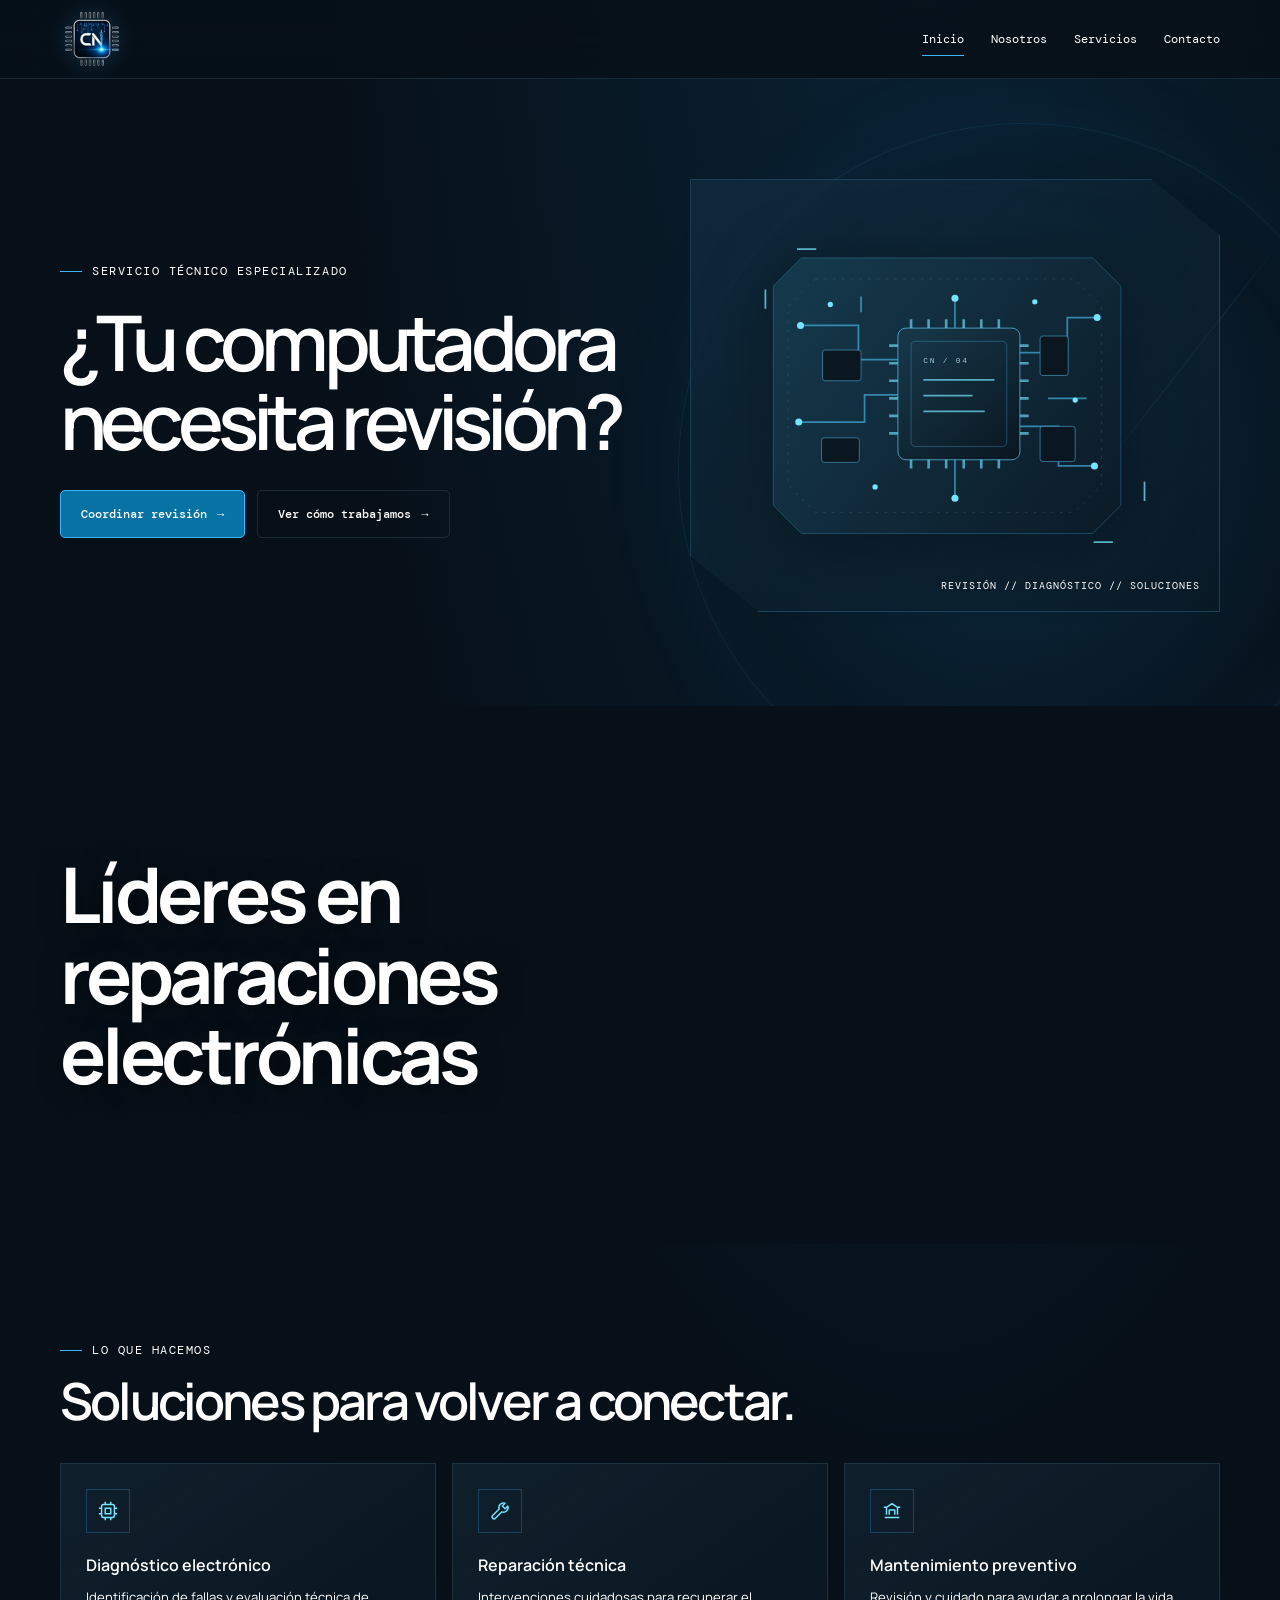
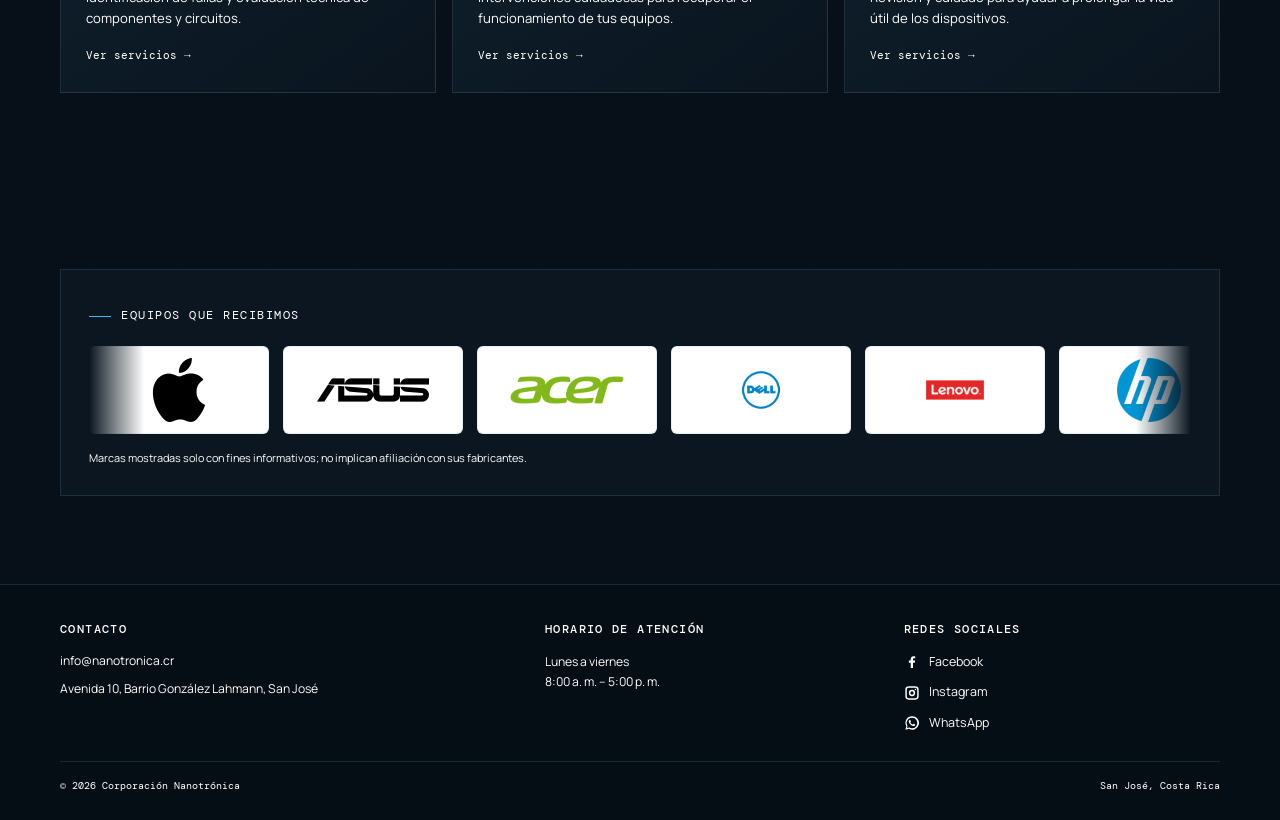
==== index.html @ 761751ca "Add files via upload" ====
<!doctype html>
<html lang="es">
<head>
  <meta charset="utf-8">
  <meta name="viewport" content="width=device-width, initial-scale=1">
  <meta name="theme-color" content="#071019">
  <meta name="description" content="Corporación Nanotrónica: servicio técnico y reparación electrónica en San José, Costa Rica.">
  <title>Corporación Nanotrónica | Reparación electrónica</title>
  <link rel="stylesheet" href="styles.css">
  <script src="script.js" defer></script>
</head>
<body>
  <header class="site-header">
    <div class="container nav-shell">
      <a class="brand" href="index.html" aria-label="Corporación Nanotrónica, inicio">
        <img class="brand-mark" src="assets/nanotronica-logo.png" alt="Corporación Nanotrónica — Buscamos soluciones">
      </a>
      <button class="menu-toggle" type="button" aria-expanded="false" aria-controls="main-nav">Menú</button>
      <nav class="nav-links" id="main-nav" aria-label="Navegación principal">
        <a class="nav-link" href="index.html" aria-current="page">Inicio</a><a class="nav-link" href="nosotros.html">Nosotros</a><a class="nav-link" href="servicios.html">Servicios</a><a class="nav-link" href="contacto.html">Contacto</a>
      </nav>
    </div>
  </header>

  <main>
    <section class="hero">
      <div class="container hero-grid">
        <div>
          <span class="eyebrow">Servicio técnico especializado</span>
          <h1>¿Tu computadora necesita <span>revisión?</span></h1>
          <div class="hero-actions">
            <a class="button" href="contacto.html">Coordinar revisión <span aria-hidden="true">→</span></a>
            <a class="button button-secondary" href="servicios.html">Ver cómo trabajamos <span aria-hidden="true">→</span></a>
          </div>
        </div>
        <div class="hero-visual" aria-label="Ilustración vectorial de un circuito electrónico">
          <svg viewBox="0 0 540 430" fill="none" role="img" aria-label="Placa electrónica con circuitos y componentes">
            <defs><linearGradient id="board" x1="87" y1="68" x2="455" y2="360" gradientUnits="userSpaceOnUse"><stop stop-color="#15394C"/><stop offset="1" stop-color="#0B1B28"/></linearGradient><linearGradient id="chip" x1="210" y1="140" x2="340" y2="286" gradientUnits="userSpaceOnUse"><stop stop-color="#17384A"/><stop offset="1" stop-color="#0A1721"/></linearGradient></defs>
            <path d="M95 58h332l32 32v250l-32 32H95l-32-32V90l32-32Z" fill="url(#board)" stroke="#327C9C" stroke-opacity=".55"/>
            <path d="M111 82h295l31 31v204l-31 31H111l-31-31V113l31-31Z" stroke="#52BEEB" stroke-opacity=".18" stroke-dasharray="3 7"/>
            <g stroke="#47B9E9" stroke-opacity=".65" stroke-width="2"><path d="M94 135h66v39h48"/><path d="M92 245h75v-31h45"/><path d="M343 166h55v-40h34"/><path d="M344 250h44v45h41"/><path d="M270 107v32"/><path d="M270 287v42"/><path d="M163 120v-18"/><path d="M376 218h44"/></g>
            <g fill="#75E4FF"><circle cx="94" cy="135" r="4"/><circle cx="92" cy="245" r="4"/><circle cx="432" cy="126" r="4"/><circle cx="429" cy="295" r="4"/><circle cx="270" cy="104" r="4"/><circle cx="270" cy="332" r="4"/></g>
            <rect x="205" y="138" width="139" height="150" rx="9" fill="url(#chip)" stroke="#58C8F3" stroke-opacity=".8"/>
            <rect x="220" y="153" width="109" height="120" rx="5" stroke="#3D94B9" stroke-opacity=".5"/>
            <path d="M234 197h81M234 215h56M234 233h70" stroke="#75E4FF" stroke-opacity=".7" stroke-width="2"/>
            <text x="234" y="178" fill="#9CC9DD" font-family="monospace" font-size="9" letter-spacing="2">CN / 04</text>
            <g stroke="#75E4FF" stroke-opacity=".64" stroke-width="3"><path d="M220 128v10M240 128v10M260 128v10M280 128v10M300 128v10M320 128v10"/><path d="M220 288v10M240 288v10M260 288v10M280 288v10M300 288v10M320 288v10"/><path d="M195 158h10M195 178h10M195 198h10M195 218h10M195 238h10M195 258h10"/><path d="M344 158h10M344 178h10M344 198h10M344 218h10M344 238h10M344 258h10"/></g>
            <g fill="#0B1720" stroke="#48A5CB" stroke-opacity=".7"><rect x="119" y="163" width="44" height="35" rx="3"/><rect x="367" y="147" width="32" height="45" rx="3"/><rect x="118" y="263" width="43" height="28" rx="3"/><rect x="367" y="250" width="40" height="40" rx="3"/></g>
            <g fill="#75E4FF"><circle cx="128" cy="111" r="3"/><circle cx="407" cy="220" r="3"/><circle cx="179" cy="319" r="3"/><circle cx="361" cy="108" r="3"/></g>
            <path d="M90 48h22M428 382h22M54 94v22M486 313v22" stroke="#75E4FF" stroke-opacity=".75" stroke-width="2"/>
          </svg>
          <span class="visual-label">REVISIÓN // DIAGNÓSTICO // SOLUCIONES</span>
        </div>
      </div>
    </section>

    <section class="media-section" aria-label="Reparación electrónica">
      <figure class="media-slot reveal">
        <video autoplay muted loop playsinline preload="metadata" aria-label="Técnico trabajando en la reparación de un equipo">
          <source src="assets/tecnico-reparando.mp4" type="video/mp4">
          Tu navegador no puede reproducir este video.
        </video>
        <figcaption class="media-slot-caption"><h2>Líderes en reparaciones electrónicas</h2></figcaption>
      </figure>
    </section>

    <section class="section">
      <div class="container">
        <div class="section-heading reveal">
          <div><span class="eyebrow">Lo que hacemos</span><h2>Soluciones para volver a conectar.</h2></div>
        </div>
        <div class="service-grid">
          <article class="service-card reveal"><div class="service-icon"><svg viewBox="0 0 24 24" fill="none" aria-hidden="true"><rect x="5" y="5" width="14" height="14" rx="2" stroke="currentColor" stroke-width="1.6"/><path d="M9 2v3m6-3v3M9 19v3m6-3v3M2 9h3m14 0h3M2 15h3m14 0h3M9 9h6v6H9z" stroke="currentColor" stroke-width="1.6"/></svg></div><h3>Diagnóstico electrónico</h3><p>Identificación de fallas y evaluación técnica de componentes y circuitos.</p><a class="service-arrow" href="servicios.html">Ver servicios →</a></article>
          <article class="service-card reveal"><div class="service-icon"><svg viewBox="0 0 24 24" fill="none" aria-hidden="true"><path d="m14.5 6.5 3-3a5 5 0 0 0-6.4 6.4L4 17a2.1 2.1 0 0 0 3 3l7.1-7.1a5 5 0 0 0 6.4-6.4l-3 3-3-3Z" stroke="currentColor" stroke-width="1.6" stroke-linejoin="round"/></svg></div><h3>Reparación técnica</h3><p>Intervenciones cuidadosas para recuperar el funcionamiento de tus equipos.</p><a class="service-arrow" href="servicios.html">Ver servicios →</a></article>
          <article class="service-card reveal"><div class="service-icon"><svg viewBox="0 0 24 24" fill="none" aria-hidden="true"><path d="M4 19h16M6 16V8l6-4 6 4v8M9 16v-5h6v5M3 8h3m12 0h3" stroke="currentColor" stroke-width="1.6" stroke-linejoin="round"/></svg></div><h3>Mantenimiento preventivo</h3><p>Revisión y cuidado para ayudar a prolongar la vida útil de los dispositivos.</p><a class="service-arrow" href="servicios.html">Ver servicios →</a></article>
        </div>
      </div>
    </section>

    <section class="section" aria-label="Equipos que recibimos">
      <div class="container brand-compatibility reveal">
        <span class="eyebrow">Equipos que recibimos</span>
        <div class="brand-carousel">
          <div class="brand-carousel-viewport" role="region" aria-label="Logotipos de marcas de computadoras">
            <div class="brand-track">
              <div class="brand-group">
                <div class="brand-logo"><img src="assets/brands/apple.png" alt="Apple"></div>
                <div class="brand-logo"><img src="assets/brands/asus.png" alt="ASUS"></div>
                <div class="brand-logo"><img src="assets/brands/acer.png" alt="Acer"></div>
                <div class="brand-logo"><img src="assets/brands/dell.png" alt="Dell"></div>
                <div class="brand-logo"><img src="assets/brands/lenovo.png" alt="Lenovo"></div>
                <div class="brand-logo"><img src="assets/brands/microsoft.png" alt="Microsoft"></div>
                <div class="brand-logo"><img src="assets/brands/msi.png" alt="MSI"></div>
                <div class="brand-logo"><img src="assets/brands/toshiba.png" alt="Toshiba"></div>
              </div>
              <div class="brand-group" aria-hidden="true">
                <div class="brand-logo"><img src="assets/brands/apple.png" alt=""></div>
                <div class="brand-logo"><img src="assets/brands/asus.png" alt=""></div>
                <div class="brand-logo"><img src="assets/brands/acer.png" alt=""></div>
                <div class="brand-logo"><img src="assets/brands/dell.png" alt=""></div>
                <div class="brand-logo"><img src="assets/brands/lenovo.png" alt=""></div>
                <div class="brand-logo"><img src="assets/brands/microsoft.png" alt=""></div>
                <div class="brand-logo"><img src="assets/brands/msi.png" alt=""></div>
                <div class="brand-logo"><img src="assets/brands/toshiba.png" alt=""></div>
              </div>
            </div>
          </div>
        </div>
        <p class="brand-legal">Marcas mostradas solo con fines informativos; no implican afiliación con sus fabricantes.</p>
      </div>
    </section>
  </main>
  <footer class="site-footer">
    <div class="container">
      <div class="footer-main">
        <section class="footer-group" aria-labelledby="footer-contact">
          <h2 id="footer-contact">Contacto</h2>
          <a href="mailto:info@nanotronica.cr">info@nanotronica.cr</a>
          <a href="https://maps.app.goo.gl/BbS4aSE5pjkv4Bi78" target="_blank" rel="noopener noreferrer">Avenida 10, Barrio González Lahmann, San José</a>
        </section>
        <section class="footer-group" aria-labelledby="footer-hours">
          <h2 id="footer-hours">Horario de atención</h2>
          <p class="footer-hours-text">Lunes a viernes<br>8:00 a. m. – 5:00 p. m.</p>
        </section>
        <section class="footer-group footer-socials" aria-labelledby="footer-socials">
          <h2 id="footer-socials">Redes sociales</h2>
          <a class="social-link social-facebook" href="https://www.facebook.com/Nanotronicaavanzada?locale=es_LA" target="_blank" rel="noopener noreferrer">Facebook</a>
          <a class="social-link social-instagram" href="https://instagram.com/nanotronica_cr/" target="_blank" rel="noopener noreferrer">Instagram</a>
          <a class="social-link social-whatsapp" href="https://wa.me/50670041155" target="_blank" rel="noopener noreferrer"><svg viewBox="0 0 24 24" aria-hidden="true"><path d="M12 2a9.8 9.8 0 0 0-8.45 14.76L2 22l5.43-1.42A10 10 0 1 0 12 2Zm0 18a8 8 0 0 1-4.08-1.12l-.3-.18-3.22.84.86-3.13-.2-.32A8 8 0 1 1 12 20Zm4.4-5.98c-.24-.12-1.42-.7-1.64-.78-.22-.08-.38-.12-.55.12-.16.24-.63.78-.77.94-.14.16-.29.18-.53.06-.24-.12-1.01-.37-1.92-1.18-.71-.63-1.19-1.42-1.33-1.66-.14-.24-.01-.37.11-.49.11-.1.24-.28.36-.42.12-.14.16-.24.24-.4.08-.16.04-.3-.02-.42-.06-.12-.55-1.31-.76-1.8-.2-.47-.4-.4-.55-.4h-.47c-.16 0-.42.06-.64.3-.22.24-.84.82-.84 2s.86 2.32.98 2.48c.12.16 1.69 2.58 4.1 3.62.57.25 1.02.4 1.37.51.58.19 1.1.16 1.51.1.46-.07 1.42-.58 1.62-1.14.2-.56.2-1.04.14-1.14-.06-.1-.22-.16-.46-.28Z"/></svg>WhatsApp</a>
        </section>
      </div>
      <div class="footer-bottom"><span>© <span class="current-year">2026</span> Corporación Nanotrónica</span><span>San José, Costa Rica</span></div>
    </div>
  </footer>
</body>
</html>
---- styles.css ----
@import url('https://fonts.googleapis.com/css2?family=DM+Mono:wght@400;500&family=Manrope:wght@400;500;600;700;800&display=swap');

:root {
  color-scheme: dark;
  --bg: #071019;
  --surface: #0c1823;
  --surface-raised: #102130;
  --text: #fff;
  --muted: #fff;
  --line: rgba(143, 192, 221, .15);
  --blue: #39b8ff;
  --cyan: #75e4ff;
  --green: #71e3b1;
  --whatsapp: #25d366;
  --facebook: #1877f2;
  --font-body: 'Manrope', sans-serif;
  --font-mono: 'DM Mono', monospace;
}

* { box-sizing: border-box; }
html { scroll-behavior: smooth; }
@view-transition { navigation: auto; }
::view-transition-old(root) { animation: page-exit .18s ease-in both; }
::view-transition-new(root) { animation: page-enter .28s ease-out both; }
@keyframes page-exit { to { opacity: 0; transform: translateY(-5px); } }
@keyframes page-enter { from { opacity: 0; transform: translateY(8px); } }
body {
  margin: 0;
  background:
    radial-gradient(ellipse at 72% -12%, rgba(18, 111, 165, .2), transparent 38rem),
    linear-gradient(rgba(7, 16, 25, .96), rgba(7, 16, 25, .98)),
    repeating-linear-gradient(0deg, transparent 0 44px, rgba(83, 165, 207, .06) 45px),
    repeating-linear-gradient(90deg, transparent 0 44px, rgba(83, 165, 207, .06) 45px),
    var(--bg);
  color: var(--text);
  font-family: var(--font-body);
  line-height: 1.65;
}
a { color: inherit; text-decoration: none; }
button, input, textarea { font: inherit; }
button, a { -webkit-tap-highlight-color: transparent; }
img, svg { display: block; max-width: 100%; }
.container { width: min(1160px, calc(100% - 48px)); margin-inline: auto; }
.mono, .eyebrow, .nav-link, .button, .status-tag { font-family: var(--font-mono); }
.eyebrow {
  display: inline-flex;
  align-items: center;
  gap: 10px;
  color: var(--text);
  font-size: .73rem;
  letter-spacing: .13em;
  text-transform: uppercase;
}
.eyebrow::before { width: 22px; height: 1px; background: var(--blue); content: ''; }
.site-header {
  position: sticky;
  z-index: 10;
  top: 0;
  border-bottom: 1px solid var(--line);
  background: rgba(7, 16, 25, .88);
  backdrop-filter: blur(18px);
}
.nav-shell { display: flex; min-height: 78px; align-items: center; justify-content: space-between; gap: 28px; }
.brand { display: inline-flex; align-items: center; gap: 12px; min-width: max-content; }
.brand-mark { width: 64px; height: 64px; flex: 0 0 auto; object-fit: contain; filter: drop-shadow(0 0 10px rgba(57, 184, 255, .22)); }
.nav-links { display: flex; align-items: center; gap: 27px; }
.nav-link { position: relative; padding: 10px 0; color: var(--muted); font-size: .72rem; transition: color .2s ease; }
.nav-link:hover, .nav-link[aria-current="page"] { color: var(--text); }
.nav-link[aria-current="page"]::after { position: absolute; right: 0; bottom: 3px; left: 0; height: 1px; background: var(--blue); content: ''; }
.menu-toggle { display: none; border: 1px solid var(--line); border-radius: 8px; background: var(--surface); color: var(--text); padding: 9px 12px; }
.button {
  display: inline-flex;
  min-height: 48px;
  align-items: center;
  justify-content: center;
  gap: 10px;
  border: 1px solid var(--blue);
  border-radius: 5px;
  background: #0872a5;
  color: var(--text);
  padding: 0 20px;
  font-size: .76rem;
  font-weight: 500;
  transition: transform .2s ease, box-shadow .2s ease, background .2s ease;
}
.button:hover { transform: translateY(-2px); border-color: #075c83; background: #075c83; box-shadow: 0 8px 28px rgba(57, 184, 255, .23); }
.button-whatsapp { border-color: #087a39; background: #087a39; color: var(--text); }
.button-whatsapp:hover { border-color: #06632e; background: #06632e; box-shadow: 0 8px 28px rgba(37, 211, 102, .24); }
.button-whatsapp::before {
  width: 18px;
  height: 18px;
  flex: 0 0 18px;
  background: currentColor;
  content: '';
  -webkit-mask: url("data:image/svg+xml,%3Csvg xmlns='http://www.w3.org/2000/svg' viewBox='0 0 24 24'%3E%3Cpath fill='%23000' d='M12 2a9.8 9.8 0 0 0-8.45 14.76L2 22l5.43-1.42A10 10 0 1 0 12 2Zm0 18a8 8 0 0 1-4.08-1.12l-.3-.18-3.22.84.86-3.13-.2-.32A8 8 0 1 1 12 20Zm4.4-5.98c-.24-.12-1.42-.7-1.64-.78-.22-.08-.38-.12-.55.12-.16.24-.63.78-.77.94-.14.16-.29.18-.53.06-.24-.12-1.01-.37-1.92-1.18-.71-.63-1.19-1.42-1.33-1.66-.14-.24-.01-.37.11-.49.11-.1.24-.28.36-.42.12-.14.16-.24.24-.4.08-.16.04-.3-.02-.42-.06-.12-.55-1.31-.76-1.8-.2-.47-.4-.4-.55-.4h-.47c-.16 0-.42.06-.64.3-.22.24-.84.82-.84 2s.86 2.32.98 2.48c.12.16 1.69 2.58 4.1 3.62.57.25 1.02.4 1.37.51.58.19 1.1.16 1.51.1.46-.07 1.42-.58 1.62-1.14.2-.56.2-1.04.14-1.14-.06-.1-.22-.16-.46-.28Z'/%3E%3C/svg%3E") center / contain no-repeat;
  mask: url("data:image/svg+xml,%3Csvg xmlns='http://www.w3.org/2000/svg' viewBox='0 0 24 24'%3E%3Cpath fill='%23000' d='M12 2a9.8 9.8 0 0 0-8.45 14.76L2 22l5.43-1.42A10 10 0 1 0 12 2Zm0 18a8 8 0 0 1-4.08-1.12l-.3-.18-3.22.84.86-3.13-.2-.32A8 8 0 1 1 12 20Zm4.4-5.98c-.24-.12-1.42-.7-1.64-.78-.22-.08-.38-.12-.55.12-.16.24-.63.78-.77.94-.14.16-.29.18-.53.06-.24-.12-1.01-.37-1.92-1.18-.71-.63-1.19-1.42-1.33-1.66-.14-.24-.01-.37.11-.49.11-.1.24-.28.36-.42.12-.14.16-.24.24-.4.08-.16.04-.3-.02-.42-.06-.12-.55-1.31-.76-1.8-.2-.47-.4-.4-.55-.4h-.47c-.16 0-.42.06-.64.3-.22.24-.84.82-.84 2s.86 2.32.98 2.48c.12.16 1.69 2.58 4.1 3.62.57.25 1.02.4 1.37.51.58.19 1.1.16 1.51.1.46-.07 1.42-.58 1.62-1.14.2-.56.2-1.04.14-1.14-.06-.1-.22-.16-.46-.28Z'/%3E%3C/svg%3E") center / contain no-repeat;
}
.button-secondary { border-color: var(--line); background: transparent; color: var(--text); }
.button-secondary:hover { border-color: var(--blue); background: rgba(57, 184, 255, .08); }
.button svg { width: 17px; height: 17px; }
.nav-cta { min-height: 40px; padding-inline: 15px; font-size: .68rem; }

.hero { position: relative; overflow: hidden; padding: 100px 0 94px; }
.hero::before {
  position: absolute;
  top: 7%;
  right: -7%;
  width: min(58vw, 690px);
  aspect-ratio: 1;
  border: 1px solid rgba(57, 184, 255, .11);
  border-radius: 50%;
  background: radial-gradient(circle, rgba(34, 142, 205, .13), transparent 64%);
  box-shadow: inset 0 0 85px rgba(57, 184, 255, .04), 0 0 100px rgba(57, 184, 255, .05);
  content: '';
}
.hero::after { position: absolute; top: 20%; right: 8%; width: 1px; height: 54%; background: linear-gradient(transparent, rgba(57,184,255,.23), transparent); content: ''; transform: rotate(38deg); }
.hero-grid { position: relative; z-index: 1; display: grid; grid-template-columns: 1.04fr .96fr; align-items: center; gap: 56px; }
.hero h1 { max-width: 720px; margin: 21px 0 20px; font-size: clamp(2.7rem, 6vw, 5.45rem); font-weight: 600; letter-spacing: -.075em; line-height: 1.03; }
.hero h1 span { color: var(--text); }
.hero-copy { max-width: 530px; margin: 0; color: var(--muted); font-size: 1rem; }
.hero-actions { display: flex; flex-wrap: wrap; gap: 12px; margin-top: 30px; }
.hero-note { display: flex; align-items: center; gap: 10px; margin-top: 31px; color: var(--muted); font-family: var(--font-mono); font-size: .69rem; }
.pulse-dot { width: 7px; height: 7px; border-radius: 50%; background: var(--green); box-shadow: 0 0 12px var(--green); }
.hero-visual { position: relative; padding: 28px; }
.hero-visual::before { position: absolute; inset: 0; border: 1px solid rgba(93, 190, 237, .2); background: linear-gradient(140deg, rgba(17, 45, 64, .72), rgba(10, 24, 35, .45)); content: ''; clip-path: polygon(0 0, 87% 0, 100% 13%, 100% 100%, 13% 100%, 0 87%); }
.hero-visual svg { position: relative; width: 100%; filter: drop-shadow(0 12px 36px rgba(0, 0, 0, .32)); }
.visual-label { position: absolute; right: 20px; bottom: 18px; color: var(--muted); font-family: var(--font-mono); font-size: .62rem; letter-spacing: .1em; }
.metrics { display: grid; grid-template-columns: repeat(3, 1fr); border-block: 1px solid var(--line); }
.metric { padding: 22px 25px; }
.metric + .metric { border-left: 1px solid var(--line); }
.metric strong { display: block; color: var(--text); font-size: 1.06rem; font-weight: 600; }
.metric span { color: var(--muted); font-family: var(--font-mono); font-size: .64rem; }

.section { padding: 88px 0; }
.media-section { overflow: hidden; }
.media-slot { position: relative; display: grid; width: 100%; height: clamp(300px, 42vw, 610px); place-items: center; overflow: hidden; margin: 0; background: #071019; }
.media-slot::after { position: absolute; inset: 0; background: linear-gradient(90deg, rgba(7, 16, 25, .68), rgba(7, 16, 25, .2) 70%), linear-gradient(0deg, rgba(7, 16, 25, .38), transparent 50%); content: ''; pointer-events: none; }
.media-slot > img, .media-slot > video { position: absolute; inset: 0; width: 100%; height: 100%; object-fit: cover; }
.media-slot-caption { position: relative; z-index: 1; width: min(1160px, calc(100% - 48px)); margin-inline: auto; }
.media-slot-caption h2 { max-width: 760px; margin: 0; color: #fff; font-size: clamp(2.3rem, 6vw, 5rem); font-weight: 700; letter-spacing: -.055em; line-height: 1.05; text-shadow: 0 3px 24px rgba(0, 0, 0, .55); }
.section-heading { display: flex; align-items: end; justify-content: space-between; gap: 25px; margin-bottom: 34px; }
.section-heading h2, .page-intro h1 { margin: 12px 0 0; font-size: clamp(2rem, 4vw, 3.25rem); font-weight: 600; letter-spacing: -.055em; line-height: 1.12; }
.section-heading p { max-width: 430px; margin: 0; color: var(--muted); font-size: .9rem; }
.service-grid { display: grid; grid-template-columns: repeat(3, 1fr); gap: 16px; }
.service-card { min-height: 220px; border: 1px solid var(--line); background: linear-gradient(145deg, rgba(17, 35, 49, .8), rgba(10, 22, 32, .72)); padding: 25px; transition: transform .2s ease, border-color .2s ease, background .2s ease; }
.service-card:hover { transform: translateY(-4px); border-color: rgba(57, 184, 255, .55); background: var(--surface-raised); }
.service-icon { display: grid; width: 44px; height: 44px; place-items: center; border: 1px solid rgba(57, 184, 255, .25); color: var(--cyan); }
.service-icon svg { width: 22px; height: 22px; }
.service-card h3 { margin: 19px 0 8px; font-size: 1rem; font-weight: 600; }
.service-card p { margin: 0; color: var(--muted); font-size: .82rem; }
.service-arrow { display: inline-block; margin-top: 16px; color: var(--text); font-family: var(--font-mono); font-size: .7rem; transition: transform .2s ease; }
.service-card:hover .service-arrow { transform: translateX(4px); }
.callout { display: flex; align-items: center; justify-content: space-between; gap: 24px; border: 1px solid rgba(57, 184, 255, .24); background: linear-gradient(110deg, rgba(17, 54, 75, .55), rgba(12, 24, 35, .8)); padding: 30px 34px; }
.callout h2 { margin: 0 0 5px; font-size: 1.35rem; letter-spacing: -.04em; }
.callout p { margin: 0; color: var(--muted); font-size: .85rem; }
.page-intro { padding: 80px 0 50px; border-bottom: 1px solid var(--line); }
.page-intro h1 { max-width: 780px; }
.page-intro p { max-width: 690px; margin: 17px 0 0; color: var(--muted); }
.content-grid { display: grid; grid-template-columns: 1fr 1fr; gap: 20px; }
.about-grid { display: grid; grid-template-columns: repeat(2, minmax(0, 1fr)); gap: 20px; }
.info-panel { border: 1px solid var(--line); background: rgba(12, 24, 35, .78); padding: 28px; }
.info-panel h2, .info-panel h3 { margin: 0 0 10px; font-size: 1.2rem; font-weight: 600; }
.info-panel p { margin: 0; color: var(--muted); font-size: .87rem; }
.info-panel + .info-panel { margin-top: 0; }
.about-card { min-width: 0; border-top: 2px solid var(--blue); }
.about-stack { display: grid; gap: 16px; }
.about-statement { border-left: 2px solid var(--blue); padding-left: 16px; }
.about-statement + .about-statement { margin-top: 22px; }
.about-statement h3 { margin-bottom: 5px; }
.value-list { display: grid; grid-template-columns: repeat(3, 1fr); gap: 12px; margin-top: 22px; }
.value-item { border-top: 1px solid var(--line); padding-top: 12px; color: var(--muted); font-size: .8rem; }
.value-item strong { display: block; margin-bottom: 5px; color: var(--text); font-size: .85rem; }
.process-section { padding-top: 0; }
.process-heading { align-items: end; margin-bottom: 36px; }
.process-heading > div { max-width: 660px; }
.process-heading h2 { max-width: 650px; }
.process-heading p { max-width: 470px; line-height: 1.8; }
.process-grid { display: grid; grid-template-columns: repeat(3, minmax(0, 1fr)); gap: 16px; }
.process-card { min-width: 0; min-height: 240px; border: 1px solid var(--line); border-top: 2px solid rgba(57, 184, 255, .65); background: linear-gradient(145deg, rgba(17, 35, 49, .8), rgba(10, 22, 32, .72)); padding: 25px; }
.process-number { display: block; margin-bottom: 26px; color: var(--cyan); font-family: var(--font-mono); font-size: 2.25rem; font-weight: 500; letter-spacing: -.08em; line-height: 1; }
.process-card h3 { margin: 0 0 10px; font-size: 1.02rem; font-weight: 600; letter-spacing: -.02em; }
.process-card p { margin: 0; color: var(--muted); font-size: .83rem; line-height: 1.75; }
.process-card:nth-child(2) { transition-delay: .1s; }
.process-card:nth-child(3) { transition-delay: .2s; }
.brand-compatibility { border: 1px solid var(--line); background: rgba(12, 24, 35, .76); padding: 28px; }
.brand-compatibility h2 { margin: 12px 0 7px; font-size: clamp(1.35rem, 3vw, 1.85rem); font-weight: 600; letter-spacing: -.04em; }
.brand-compatibility > p { max-width: 760px; margin: 0; color: var(--muted); font-size: .83rem; }
.brand-carousel { margin-top: 20px; }
.brand-carousel-viewport { overflow: hidden; mask-image: linear-gradient(90deg, transparent, #000 5%, #000 95%, transparent); }
.brand-track { display: flex; width: max-content; animation: brand-marquee 32s linear infinite; }
.brand-group { display: flex; flex: 0 0 auto; gap: 14px; padding-right: 14px; }
.brand-logo { display: grid; width: clamp(140px, 16vw, 180px); height: 88px; flex: 0 0 auto; place-items: center; overflow: hidden; border: 1px solid rgba(143, 192, 221, .24); border-radius: 6px; background: #fff; padding: 11px; transition: transform .22s ease, box-shadow .22s ease; }
.brand-logo:hover { transform: translateY(-3px); box-shadow: 0 8px 24px rgba(57, 184, 255, .17); }
.brand-logo img { display: block; width: 100%; height: 100%; min-width: 0; min-height: 0; object-fit: contain; }
@keyframes brand-marquee { to { transform: translateX(-50%); } }
.brand-icon { display: grid; width: 34px; height: 34px; flex: 0 0 34px; place-items: center; border: 1px solid rgba(117, 228, 255, .28); border-radius: 8px; background: linear-gradient(145deg, rgba(57, 184, 255, .19), rgba(12, 24, 35, .9)); color: var(--text); font-family: var(--font-mono); font-size: .67rem; font-weight: 500; letter-spacing: -.06em; }
.brand-list li:nth-child(3n) .brand-icon { border-radius: 50%; }
.brand-list li:nth-child(4n) .brand-icon { border-radius: 4px; color: var(--text); }
.brand-legal { margin-top: 15px !important; font-size: .68rem !important; }

.gallery-grid { display: grid; grid-template-columns: repeat(3, 1fr); gap: 17px; }
.gallery-card { overflow: hidden; border: 1px solid var(--line); background: var(--surface); transition: transform .24s ease, border-color .24s ease; }
.gallery-card:hover { transform: translateY(-5px); border-color: rgba(57, 184, 255, .55); }
.gallery-art { position: relative; overflow: hidden; background: #0d202d; aspect-ratio: 1.28; }
.gallery-art svg { width: 100%; height: 100%; transition: transform .35s ease; }
.gallery-card:hover .gallery-art svg { transform: scale(1.045); }
.status-tag { position: absolute; top: 12px; left: 12px; border: 1px solid rgba(117, 228, 255, .28); background: rgba(7, 16, 25, .8); color: var(--text); padding: 5px 8px; font-size: .58rem; letter-spacing: .08em; text-transform: uppercase; }
.gallery-copy { padding: 17px 18px 19px; }
.gallery-copy h3 { margin: 0 0 6px; font-size: .93rem; font-weight: 600; }
.gallery-copy p { margin: 0; color: var(--muted); font-size: .76rem; }
.gallery-note { margin: -15px 0 27px; color: var(--muted); font-size: .75rem; }
.service-list { display: grid; grid-template-columns: repeat(2, 1fr); border: 1px solid var(--line); }
.service-row { display: flex; gap: 16px; padding: 20px 22px; }
.service-row:nth-child(odd) { border-right: 1px solid var(--line); }
.service-row:nth-child(n+3) { border-top: 1px solid var(--line); }
.service-index { color: var(--text); font-family: var(--font-mono); font-size: .72rem; }
.service-row h3 { margin: 0 0 5px; font-size: .91rem; font-weight: 600; }
.service-row p { margin: 0; color: var(--muted); font-size: .77rem; }
.service-category-grid { display: grid; grid-template-columns: repeat(3, minmax(0, 1fr)); align-items: stretch; gap: 16px; }
.service-category { display: flex; flex-direction: column; border: 1px solid var(--line); background: linear-gradient(145deg, rgba(17, 35, 49, .8), rgba(10, 22, 32, .72)); padding: 25px; transition: transform .2s ease, border-color .2s ease, background .2s ease; }
.service-category:hover { transform: translateY(-4px); border-color: rgba(57, 184, 255, .55); background: var(--surface-raised); }
.service-category-icon { display: grid; width: 44px; height: 44px; place-items: center; border: 1px solid rgba(57, 184, 255, .25); color: var(--cyan); }
.service-category-icon svg { width: 23px; height: 23px; }
.service-category-number { margin-top: 22px; color: var(--text); font-family: var(--font-mono); font-size: .63rem; letter-spacing: .08em; }
.service-category h2 { margin: 10px 0 10px; font-size: 1.18rem; font-weight: 600; letter-spacing: -.035em; line-height: 1.3; }
.service-category > p { margin: 0; color: var(--muted); font-size: .81rem; }
.service-category h3 { margin: 21px 0 8px; font-size: .78rem; font-weight: 600; }
.service-category ul { margin: 0; padding-left: 18px; color: var(--muted); font-size: .76rem; }
.service-category li + li { margin-top: 6px; }
.service-category li::marker { color: var(--text); }
.service-visual { margin: auto 0 0; padding-top: 18px; }
.service-visual img { width: 100%; aspect-ratio: 16 / 9; border: 1px solid var(--line); border-radius: 4px; object-fit: cover; }
.service-visual figcaption { margin-top: 6px; color: var(--muted); font-size: .68rem; }
.service-disclaimer { margin-top: 13px !important; border-top: 1px solid var(--line); padding-top: 12px; font-size: .7rem !important; }
.service-process-note { margin: 22px 0 0; border-left: 2px solid var(--blue); background: rgba(12, 24, 35, .6); padding: 15px 18px; color: var(--muted); font-size: .81rem; }
.service-process-note strong { color: var(--text); font-weight: 600; }
.service-terms { margin-top: 64px; border: 1px solid var(--line); background: linear-gradient(145deg, rgba(17, 35, 49, .62), rgba(10, 22, 32, .52)); padding: clamp(22px, 4vw, 38px); }
.service-terms h2 { margin: 12px 0 22px; font-size: clamp(1.55rem, 3vw, 2.15rem); font-weight: 600; letter-spacing: -.045em; line-height: 1.2; }
.service-terms-copy { display: grid; gap: 14px; }
.service-terms-copy p { max-width: 900px; margin: 0; color: var(--muted); font-size: .84rem; line-height: 1.8; }

.contact-layout { display: grid; justify-items: center; }
.contact-form { width: min(100%, 700px); }
.contact-item { border: 1px solid var(--line); background: rgba(12, 24, 35, .76); padding: 19px 20px; }
.contact-item span { display: block; margin-bottom: 6px; color: var(--text); font-family: var(--font-mono); font-size: .65rem; letter-spacing: .1em; text-transform: uppercase; }
.contact-item p, .contact-item a { margin: 0; color: var(--text); font-size: .84rem; }
.contact-item a:hover { color: var(--text); }
.contact-form { display: grid; gap: 15px; border: 1px solid var(--line); background: rgba(12, 24, 35, .76); padding: 27px; }
.contact-form h2 { margin: 0; font-size: 1.2rem; font-weight: 600; }
.contact-form > p { margin: -8px 0 2px; color: var(--muted); font-size: .79rem; }
.form-row { display: grid; grid-template-columns: 1fr 1fr; gap: 12px; }
.field { display: grid; gap: 6px; }
.field label { color: var(--muted); font-family: var(--font-mono); font-size: .67rem; }
.field input, .field textarea { width: 100%; border: 1px solid var(--line); border-radius: 3px; outline: none; background: #08131d; color: var(--text); padding: 12px 13px; font-size: .83rem; transition: border-color .2s ease, box-shadow .2s ease; }
.field input:focus, .field textarea:focus { border-color: var(--blue); box-shadow: 0 0 0 3px rgba(57, 184, 255, .1); }
.field textarea { min-height: 125px; resize: vertical; }
.form-status { min-height: 20px; margin: 0; color: var(--text); font-size: .78rem; }

.site-footer { border-top: 1px solid var(--line); background: rgba(5, 13, 20, .7); padding: 35px 0 25px; }
.footer-main { display: grid; grid-template-columns: 1.4fr 1fr 1fr; gap: 42px; padding-bottom: 28px; }
.contact-page .footer-main.contact-footer { grid-template-columns: 1.4fr 1fr 1fr; align-items: start; gap: 32px; }
.contact-page .contact-info-link, .contact-page .contact-info-line { display: flex; align-items: flex-start; gap: 10px; }
.contact-page .contact-info-link svg, .contact-page .contact-info-line svg { width: 17px; height: 17px; flex: 0 0 17px; margin-top: 2px; color: var(--cyan); }
.contact-page .contact-info-line { color: var(--muted); font-size: .76rem; line-height: 1.65; }
.contact-page .contact-info-link:focus-visible { outline: 2px solid var(--cyan); outline-offset: 4px; }
.footer-group { display: flex; flex-direction: column; align-items: flex-start; gap: 10px; }
.footer-group h2 { margin: 0 0 3px; color: var(--text); font-family: var(--font-mono); font-size: .72rem; font-weight: 500; letter-spacing: .12em; text-transform: uppercase; }
.footer-group > a:not(.social-link) { color: var(--muted); font-size: .76rem; line-height: 1.55; }
.footer-hours-text { margin: 0; color: var(--text); font-size: .76rem; line-height: 1.65; }
.footer-group > a:hover { color: var(--text); }
.footer-socials { align-items: flex-start; }
.social-link { display: inline-flex; align-items: center; gap: 9px; border: 0; background: none; color: var(--text); padding: 0; font-size: .78rem; transition: transform .2s ease, color .2s ease; }
.social-link::before { width: 16px; height: 16px; flex: 0 0 16px; background: currentColor; content: ''; }
.social-whatsapp::before { display: none; }
.social-facebook::before {
  -webkit-mask: url("data:image/svg+xml,%3Csvg xmlns='http://www.w3.org/2000/svg' viewBox='0 0 24 24'%3E%3Cpath fill='%23000' d='M13.5 21v-8h2.7l.4-3.1h-3.1v-2c0-.9.3-1.5 1.6-1.5h1.7V3.6c-.3 0-1.3-.1-2.5-.1-2.5 0-4.2 1.5-4.2 4.3v2.1H7.3V13h2.8v8h3.4Z'/%3E%3C/svg%3E") center / contain no-repeat;
  mask: url("data:image/svg+xml,%3Csvg xmlns='http://www.w3.org/2000/svg' viewBox='0 0 24 24'%3E%3Cpath fill='%23000' d='M13.5 21v-8h2.7l.4-3.1h-3.1v-2c0-.9.3-1.5 1.6-1.5h1.7V3.6c-.3 0-1.3-.1-2.5-.1-2.5 0-4.2 1.5-4.2 4.3v2.1H7.3V13h2.8v8h3.4Z'/%3E%3C/svg%3E") center / contain no-repeat;
}
.social-instagram::before {
  -webkit-mask: url("data:image/svg+xml,%3Csvg xmlns='http://www.w3.org/2000/svg' viewBox='0 0 24 24'%3E%3Cpath fill='%23000' d='M7 2h10a5 5 0 0 1 5 5v10a5 5 0 0 1-5 5H7a5 5 0 0 1-5-5V7a5 5 0 0 1 5-5Zm0 2.2A2.8 2.8 0 0 0 4.2 7v10A2.8 2.8 0 0 0 7 19.8h10a2.8 2.8 0 0 0 2.8-2.8V7A2.8 2.8 0 0 0 17 4.2H7Zm5 3.1a4.7 4.7 0 1 1 0 9.4 4.7 4.7 0 0 1 0-9.4Zm0 2.2a2.5 2.5 0 1 0 0 5 2.5 2.5 0 0 0 0-5Zm5.1-3.7a1.1 1.1 0 1 1 0 2.2 1.1 1.1 0 0 1 0-2.2Z'/%3E%3C/svg%3E") center / contain no-repeat;
  mask: url("data:image/svg+xml,%3Csvg xmlns='http://www.w3.org/2000/svg' viewBox='0 0 24 24'%3E%3Cpath fill='%23000' d='M7 2h10a5 5 0 0 1 5 5v10a5 5 0 0 1-5 5H7a5 5 0 0 1-5-5V7a5 5 0 0 1 5-5Zm0 2.2A2.8 2.8 0 0 0 4.2 7v10A2.8 2.8 0 0 0 7 19.8h10a2.8 2.8 0 0 0 2.8-2.8V7A2.8 2.8 0 0 0 17 4.2H7Zm5 3.1a4.7 4.7 0 1 1 0 9.4 4.7 4.7 0 0 1 0-9.4Zm0 2.2a2.5 2.5 0 1 0 0 5 2.5 2.5 0 0 0 0-5Zm5.1-3.7a1.1 1.1 0 1 1 0 2.2 1.1 1.1 0 0 1 0-2.2Z'/%3E%3C/svg%3E") center / contain no-repeat;
}
.social-link svg { width: 16px; height: 16px; flex: 0 0 16px; fill: currentColor; }
.social-link:hover { transform: translateX(3px); }
.social-facebook:hover { color: #1877f2; background: linear-gradient(90deg, #1877f2, #fff); background-clip: text; -webkit-background-clip: text; -webkit-text-fill-color: transparent; }
.social-facebook:hover::before { background: linear-gradient(180deg, #1877f2, #fff); }
.social-instagram:hover { color: #dd2a7b; background: linear-gradient(115deg, #8134af, #dd2a7b, #f58529); background-clip: text; -webkit-background-clip: text; -webkit-text-fill-color: transparent; }
.social-instagram:hover::before { background: linear-gradient(115deg, #8134af, #dd2a7b, #f58529); }
.social-whatsapp:hover { color: #25d366; background: linear-gradient(90deg, #25d366, #fff); background-clip: text; -webkit-background-clip: text; -webkit-text-fill-color: transparent; }
.social-whatsapp:hover svg { fill: #25d366; -webkit-text-fill-color: #25d366; }
.footer-bottom { display: flex; justify-content: space-between; gap: 15px; border-top: 1px solid var(--line); padding-top: 16px; color: var(--muted); font-family: var(--font-mono); font-size: .61rem; }
.reveal { opacity: 0; transform: translateY(18px); transition: opacity .65s ease, transform .65s ease; }
.reveal.is-visible { opacity: 1; transform: translateY(0); }

@media (max-width: 900px) {
  .nav-links { gap: 16px; }
  .nav-cta { display: none; }
  .hero-grid { gap: 24px; }
  .gallery-grid { grid-template-columns: repeat(2, 1fr); }
  .service-category-grid { grid-template-columns: repeat(2, minmax(0, 1fr)); }
  .footer-main { grid-template-columns: repeat(2, minmax(0, 1fr)); }
  .contact-page .footer-main.contact-footer { grid-template-columns: 1.4fr 1fr 1fr; gap: 18px; }
  .process-grid { grid-template-columns: repeat(2, minmax(0, 1fr)); }
  .process-card:last-child { grid-column: 1 / -1; }
}
@media (max-width: 680px) {
  .container { width: min(100% - 34px, 540px); }
  .nav-shell { min-height: 68px; gap: 10px; }
  .brand { gap: 8px; }
  .brand-mark { width: 56px; height: 56px; }
  .menu-toggle { display: inline-flex; align-items: center; }
  .nav-links { position: absolute; top: calc(100% + 1px); right: 0; left: 0; display: none; align-items: stretch; gap: 0; border-bottom: 1px solid var(--line); background: #08131d; padding: 8px 17px 14px; }
  .nav-links.is-open { display: grid; }
  .nav-link { padding: 12px 0; }
  .nav-link[aria-current="page"]::after { right: auto; width: 26px; bottom: 6px; }
  .hero { padding: 68px 0 55px; }
  .hero-grid { grid-template-columns: 1fr; }
  .hero-visual { max-width: 460px; margin: 4px auto 0; padding: 17px; }
  .hero-visual svg { max-height: 315px; }
  .metrics { grid-template-columns: 1fr; }
  .metric { padding: 15px 18px; }
  .metric + .metric { border-top: 1px solid var(--line); border-left: 0; }
  .section { padding: 62px 0; }
  .media-slot { height: clamp(280px, 76vw, 440px); }
  .media-slot-caption { width: min(100% - 34px, 540px); }
  .section-heading { display: block; }
  .section-heading p { margin-top: 13px; }
  .service-grid, .content-grid, .about-grid { grid-template-columns: 1fr; }
  .service-card { min-height: auto; }
  .service-category-grid { grid-template-columns: 1fr; }
  .callout { align-items: start; flex-direction: column; padding: 24px; }
  .page-intro { padding: 62px 0 38px; }
  .process-grid { grid-template-columns: 1fr; }
  .process-card:last-child { grid-column: auto; }
  .process-card { min-height: 0; }
  .process-number { margin-bottom: 20px; }
  .brand-compatibility { padding: 22px; }
  .brand-group { gap: 10px; padding-right: 10px; }
  .brand-logo { width: 138px; height: 78px; padding: 9px; }
  .gallery-grid { grid-template-columns: 1fr; }
  .gallery-art { aspect-ratio: 1.55; }
  .service-list { grid-template-columns: 1fr; }
  .service-row:nth-child(odd) { border-right: 0; }
  .service-row + .service-row { border-top: 1px solid var(--line); }
  .form-row { grid-template-columns: 1fr; }
  .footer-main { grid-template-columns: 1fr; gap: 26px; }
  .contact-page .footer-main.contact-footer { grid-template-columns: 1fr; gap: 26px; }
  .footer-bottom { flex-direction: column; }
}
@media (prefers-reduced-motion: reduce) {
  *, *::before, *::after { scroll-behavior: auto !important; transition-duration: .01ms !important; animation-duration: .01ms !important; animation-iteration-count: 1 !important; }
  ::view-transition-old(root), ::view-transition-new(root) { animation: none; }
  .reveal { opacity: 1; transform: none; }
  .process-card { transition-delay: 0ms; }
  .brand-carousel-viewport { overflow-x: auto; mask-image: none; }
  .brand-track { animation: none; }
  .brand-group[aria-hidden="true"] { display: none; }
}
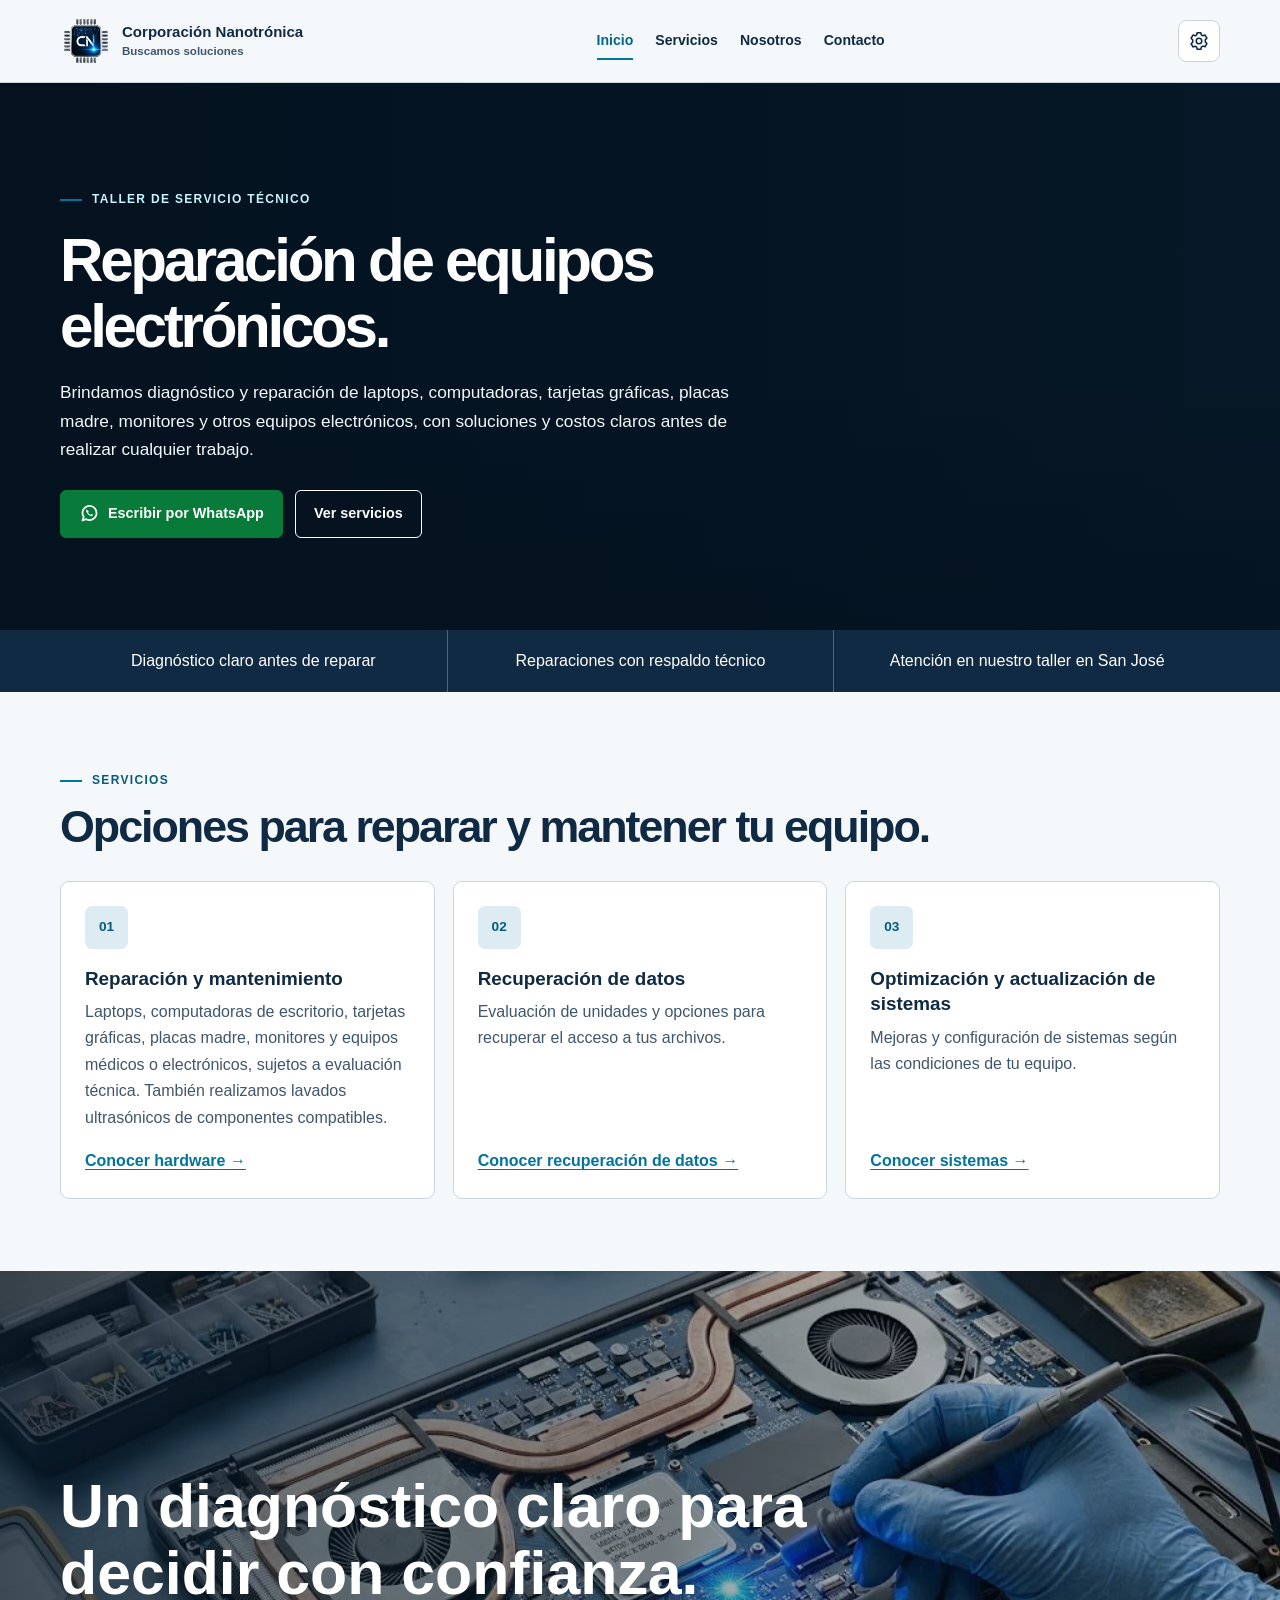
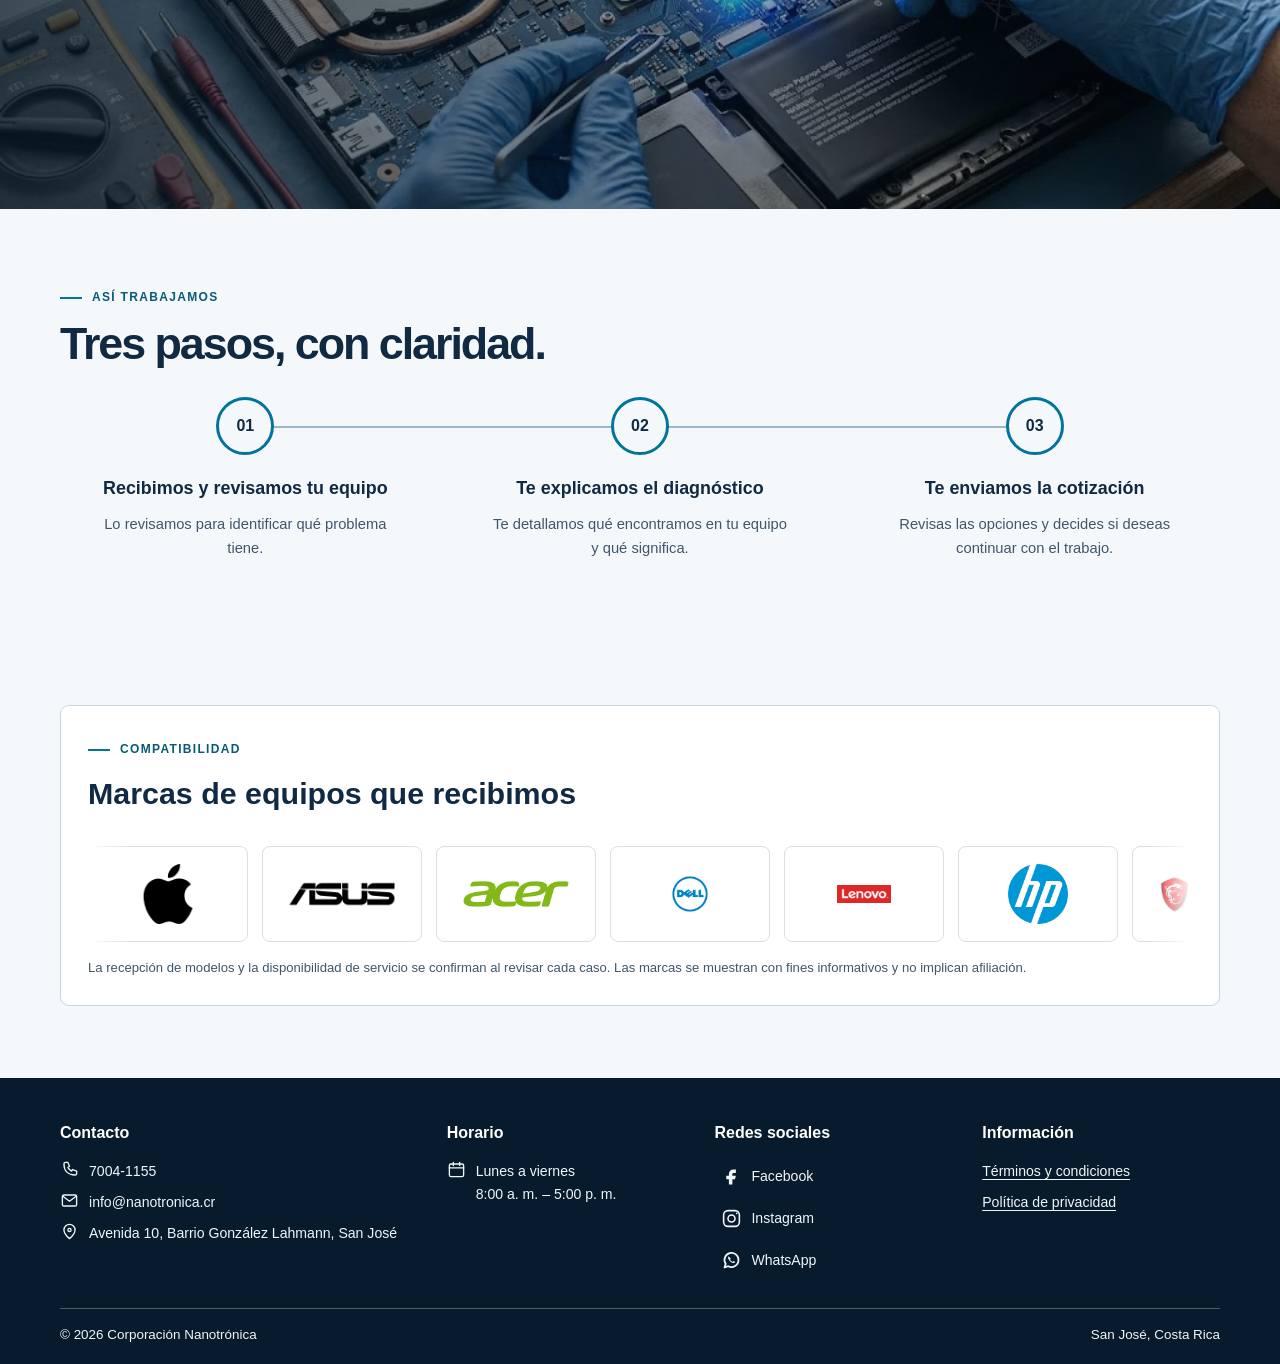
==== commit 137c4882: "Add files via upload" ====
--- a/index.html
+++ b/index.html
@@ -1,136 +1,92 @@
 <!doctype html>
-<html lang="es">
+<html lang="es-CR">
 <head>
   <meta charset="utf-8">
   <meta name="viewport" content="width=device-width, initial-scale=1">
-  <meta name="theme-color" content="#071019">
-  <meta name="description" content="Corporación Nanotrónica: servicio técnico y reparación electrónica en San José, Costa Rica.">
-  <title>Corporación Nanotrónica | Reparación electrónica</title>
+  <meta name="theme-color" content="#F5F8FA">
+  <meta name="description" content="Reparación de laptops y computadoras en San José, además de tarjetas gráficas, placas madre, monitores y equipos médicos o electrónicos. Asesoría en repuestos.">
+  <meta property="og:type" content="website">
+  <meta property="og:locale" content="es_CR">
+  <meta property="og:title" content="Reparación de laptops y computadoras en San José | Corporación Nanotrónica">
+  <meta property="og:description" content="Reparación, mantenimiento y optimización de equipos de cómputo, médicos y electrónicos, con asesoría clara y opciones de repuestos.">
+  <meta property="og:url" content="index.html">
+  <link rel="canonical" href="index.html">
+  <link rel="icon" href="assets/favicon-cn.svg" type="image/svg+xml">
+  <title>Reparación de laptops y computadoras en San José | Corporación Nanotrónica</title>
   <link rel="stylesheet" href="styles.css">
+  <script type="application/ld+json">
+  {"@context":"https://schema.org","@type":"ComputerRepair","name":"Corporación Nanotrónica","telephone":"+50670041155","email":"info@nanotronica.cr","address":{"@type":"PostalAddress","streetAddress":"Avenida 10, Barrio González Lahmann","addressLocality":"San José","addressCountry":"CR"},"openingHoursSpecification":[{"@type":"OpeningHoursSpecification","dayOfWeek":["Monday","Tuesday","Wednesday","Thursday","Friday"],"opens":"08:00","closes":"17:00"}],"sameAs":["https://www.facebook.com/Nanotronicaavanzada","https://instagram.com/nanotronica_cr/","https://wa.me/50670041155"]}
+  </script>
   <script src="script.js" defer></script>
 </head>
 <body>
-  <header class="site-header">
-    <div class="container nav-shell">
-      <a class="brand" href="index.html" aria-label="Corporación Nanotrónica, inicio">
-        <img class="brand-mark" src="assets/nanotronica-logo.png" alt="Corporación Nanotrónica — Buscamos soluciones">
-      </a>
-      <button class="menu-toggle" type="button" aria-expanded="false" aria-controls="main-nav">Menú</button>
-      <nav class="nav-links" id="main-nav" aria-label="Navegación principal">
-        <a class="nav-link" href="index.html" aria-current="page">Inicio</a><a class="nav-link" href="nosotros.html">Nosotros</a><a class="nav-link" href="servicios.html">Servicios</a><a class="nav-link" href="contacto.html">Contacto</a>
-      </nav>
-    </div>
-  </header>
-
+  <header class="site-header"><div class="container nav-shell">
+    <a class="brand" href="index.html" aria-label="Corporación Nanotrónica, inicio"><picture class="brand-picture"><source srcset="assets/nanotronica-logo.webp" type="image/webp"><img class="brand-mark" src="assets/nanotronica-logo.png" alt="" width="768" height="768"></picture><span class="brand-name">Corporación Nanotrónica<span>Buscamos soluciones</span></span></a>
+    <button class="menu-toggle" type="button" aria-expanded="false" aria-controls="main-nav">Menú</button>
+    <nav class="nav-links" id="main-nav" aria-label="Navegación principal"><a class="nav-link" href="index.html" aria-current="page">Inicio</a><a class="nav-link" href="servicios.html">Servicios</a><a class="nav-link" href="nosotros.html">Nosotros</a><a class="nav-link" href="contacto.html">Contacto</a></nav>
+    
+  </div></header>
   <main>
-    <section class="hero">
+    <section class="hero hero-video">
+      <video class="hero-background-video" autoplay muted loop playsinline preload="metadata" aria-hidden="true" tabindex="-1">
+        <source src="assets/tecnico-taller-hero.mp4" type="video/mp4">
+      </video>
       <div class="container hero-grid">
-        <div>
-          <span class="eyebrow">Servicio técnico especializado</span>
-          <h1>¿Tu computadora necesita <span>revisión?</span></h1>
-          <div class="hero-actions">
-            <a class="button" href="contacto.html">Coordinar revisión <span aria-hidden="true">→</span></a>
-            <a class="button button-secondary" href="servicios.html">Ver cómo trabajamos <span aria-hidden="true">→</span></a>
-          </div>
-        </div>
-        <div class="hero-visual" aria-label="Ilustración vectorial de un circuito electrónico">
-          <svg viewBox="0 0 540 430" fill="none" role="img" aria-label="Placa electrónica con circuitos y componentes">
-            <defs><linearGradient id="board" x1="87" y1="68" x2="455" y2="360" gradientUnits="userSpaceOnUse"><stop stop-color="#15394C"/><stop offset="1" stop-color="#0B1B28"/></linearGradient><linearGradient id="chip" x1="210" y1="140" x2="340" y2="286" gradientUnits="userSpaceOnUse"><stop stop-color="#17384A"/><stop offset="1" stop-color="#0A1721"/></linearGradient></defs>
-            <path d="M95 58h332l32 32v250l-32 32H95l-32-32V90l32-32Z" fill="url(#board)" stroke="#327C9C" stroke-opacity=".55"/>
-            <path d="M111 82h295l31 31v204l-31 31H111l-31-31V113l31-31Z" stroke="#52BEEB" stroke-opacity=".18" stroke-dasharray="3 7"/>
-            <g stroke="#47B9E9" stroke-opacity=".65" stroke-width="2"><path d="M94 135h66v39h48"/><path d="M92 245h75v-31h45"/><path d="M343 166h55v-40h34"/><path d="M344 250h44v45h41"/><path d="M270 107v32"/><path d="M270 287v42"/><path d="M163 120v-18"/><path d="M376 218h44"/></g>
-            <g fill="#75E4FF"><circle cx="94" cy="135" r="4"/><circle cx="92" cy="245" r="4"/><circle cx="432" cy="126" r="4"/><circle cx="429" cy="295" r="4"/><circle cx="270" cy="104" r="4"/><circle cx="270" cy="332" r="4"/></g>
-            <rect x="205" y="138" width="139" height="150" rx="9" fill="url(#chip)" stroke="#58C8F3" stroke-opacity=".8"/>
-            <rect x="220" y="153" width="109" height="120" rx="5" stroke="#3D94B9" stroke-opacity=".5"/>
-            <path d="M234 197h81M234 215h56M234 233h70" stroke="#75E4FF" stroke-opacity=".7" stroke-width="2"/>
-            <text x="234" y="178" fill="#9CC9DD" font-family="monospace" font-size="9" letter-spacing="2">CN / 04</text>
-            <g stroke="#75E4FF" stroke-opacity=".64" stroke-width="3"><path d="M220 128v10M240 128v10M260 128v10M280 128v10M300 128v10M320 128v10"/><path d="M220 288v10M240 288v10M260 288v10M280 288v10M300 288v10M320 288v10"/><path d="M195 158h10M195 178h10M195 198h10M195 218h10M195 238h10M195 258h10"/><path d="M344 158h10M344 178h10M344 198h10M344 218h10M344 238h10M344 258h10"/></g>
-            <g fill="#0B1720" stroke="#48A5CB" stroke-opacity=".7"><rect x="119" y="163" width="44" height="35" rx="3"/><rect x="367" y="147" width="32" height="45" rx="3"/><rect x="118" y="263" width="43" height="28" rx="3"/><rect x="367" y="250" width="40" height="40" rx="3"/></g>
-            <g fill="#75E4FF"><circle cx="128" cy="111" r="3"/><circle cx="407" cy="220" r="3"/><circle cx="179" cy="319" r="3"/><circle cx="361" cy="108" r="3"/></g>
-            <path d="M90 48h22M428 382h22M54 94v22M486 313v22" stroke="#75E4FF" stroke-opacity=".75" stroke-width="2"/>
-          </svg>
-          <span class="visual-label">REVISIÓN // DIAGNÓSTICO // SOLUCIONES</span>
-        </div>
+      <div class="hero-copy-wrap">
+        <span class="eyebrow">Taller de servicio técnico</span>
+        <h1>Reparación de equipos electrónicos.</h1>
+        <p class="hero-copy">Brindamos diagnóstico y reparación de laptops, computadoras, tarjetas gráficas, placas madre, monitores y otros equipos electrónicos, con soluciones y costos claros antes de realizar cualquier trabajo.</p>
+        <div class="hero-actions"><a class="button button-whatsapp" href="https://wa.me/50670041155" target="_blank" rel="noopener noreferrer">Escribir por WhatsApp</a><a class="button button-secondary" href="servicios.html">Ver servicios</a></div>
+      </div>
       </div>
     </section>
+    <section class="trust-bar" aria-label="Información de confianza"><div class="container trust-items"><p>Diagnóstico claro antes de reparar</p><p>Reparaciones con respaldo técnico</p><p>Atención en nuestro taller en San José</p></div></section>
 
-    <section class="media-section" aria-label="Reparación electrónica">
-      <figure class="media-slot reveal">
-        <video autoplay muted loop playsinline preload="metadata" aria-label="Técnico trabajando en la reparación de un equipo">
-          <source src="assets/tecnico-reparando.mp4" type="video/mp4">
-          Tu navegador no puede reproducir este video.
-        </video>
-        <figcaption class="media-slot-caption"><h2>Líderes en reparaciones electrónicas</h2></figcaption>
-      </figure>
-    </section>
+    <section class="section"><div class="container">
+      <div class="section-heading"><div><span class="eyebrow">Servicios</span><h2>Opciones para reparar y mantener tu equipo.</h2></div></div>
+      <div class="service-grid home-service-grid">
+        <article class="service-card"><div class="service-icon" aria-hidden="true">01</div><h3>Reparación y mantenimiento</h3><p>Laptops, computadoras de escritorio, tarjetas gráficas, placas madre, monitores y equipos médicos o electrónicos, sujetos a evaluación técnica. También realizamos lavados ultrasónicos de componentes compatibles.</p><a class="service-arrow" href="servicios.html#hardware">Conocer hardware →</a></article>
+        <article class="service-card"><div class="service-icon" aria-hidden="true">02</div><h3>Recuperación de datos</h3><p>Evaluación de unidades y opciones para recuperar el acceso a tus archivos.</p><a class="service-arrow" href="servicios.html#datos">Conocer recuperación de datos →</a></article>
+        <article class="service-card"><div class="service-icon" aria-hidden="true">03</div><h3>Optimización y actualización de sistemas</h3><p>Mejoras y configuración de sistemas según las condiciones de tu equipo.</p><a class="service-arrow" href="servicios.html#sistemas">Conocer sistemas →</a></article>
+      </div>
+    </div></section>
 
-    <section class="section">
-      <div class="container">
-        <div class="section-heading reveal">
-          <div><span class="eyebrow">Lo que hacemos</span><h2>Soluciones para volver a conectar.</h2></div>
-        </div>
-        <div class="service-grid">
-          <article class="service-card reveal"><div class="service-icon"><svg viewBox="0 0 24 24" fill="none" aria-hidden="true"><rect x="5" y="5" width="14" height="14" rx="2" stroke="currentColor" stroke-width="1.6"/><path d="M9 2v3m6-3v3M9 19v3m6-3v3M2 9h3m14 0h3M2 15h3m14 0h3M9 9h6v6H9z" stroke="currentColor" stroke-width="1.6"/></svg></div><h3>Diagnóstico electrónico</h3><p>Identificación de fallas y evaluación técnica de componentes y circuitos.</p><a class="service-arrow" href="servicios.html">Ver servicios →</a></article>
-          <article class="service-card reveal"><div class="service-icon"><svg viewBox="0 0 24 24" fill="none" aria-hidden="true"><path d="m14.5 6.5 3-3a5 5 0 0 0-6.4 6.4L4 17a2.1 2.1 0 0 0 3 3l7.1-7.1a5 5 0 0 0 6.4-6.4l-3 3-3-3Z" stroke="currentColor" stroke-width="1.6" stroke-linejoin="round"/></svg></div><h3>Reparación técnica</h3><p>Intervenciones cuidadosas para recuperar el funcionamiento de tus equipos.</p><a class="service-arrow" href="servicios.html">Ver servicios →</a></article>
-          <article class="service-card reveal"><div class="service-icon"><svg viewBox="0 0 24 24" fill="none" aria-hidden="true"><path d="M4 19h16M6 16V8l6-4 6 4v8M9 16v-5h6v5M3 8h3m12 0h3" stroke="currentColor" stroke-width="1.6" stroke-linejoin="round"/></svg></div><h3>Mantenimiento preventivo</h3><p>Revisión y cuidado para ayudar a prolongar la vida útil de los dispositivos.</p><a class="service-arrow" href="servicios.html">Ver servicios →</a></article>
-        </div>
-      </div>
-    </section>
+    <section class="media-section" aria-label="Video del servicio técnico"><figure class="media-slot">
+      <video muted loop playsinline preload="none" poster="assets/services/hardware-repair.webp" aria-label="Video de un técnico trabajando en una reparación">
+        <source src="assets/tecnico-reparando.mp4" type="video/mp4">Tu navegador no puede reproducir este video.
+      </video><figcaption class="media-slot-caption"><h2>Un diagnóstico claro para decidir con confianza.</h2></figcaption>
+    </figure></section>
 
-    <section class="section" aria-label="Equipos que recibimos">
-      <div class="container brand-compatibility reveal">
-        <span class="eyebrow">Equipos que recibimos</span>
-        <div class="brand-carousel">
-          <div class="brand-carousel-viewport" role="region" aria-label="Logotipos de marcas de computadoras">
-            <div class="brand-track">
-              <div class="brand-group">
-                <div class="brand-logo"><img src="assets/brands/apple.png" alt="Apple"></div>
-                <div class="brand-logo"><img src="assets/brands/asus.png" alt="ASUS"></div>
-                <div class="brand-logo"><img src="assets/brands/acer.png" alt="Acer"></div>
-                <div class="brand-logo"><img src="assets/brands/dell.png" alt="Dell"></div>
-                <div class="brand-logo"><img src="assets/brands/lenovo.png" alt="Lenovo"></div>
-                <div class="brand-logo"><img src="assets/brands/microsoft.png" alt="Microsoft"></div>
-                <div class="brand-logo"><img src="assets/brands/msi.png" alt="MSI"></div>
-                <div class="brand-logo"><img src="assets/brands/toshiba.png" alt="Toshiba"></div>
-              </div>
-              <div class="brand-group" aria-hidden="true">
-                <div class="brand-logo"><img src="assets/brands/apple.png" alt=""></div>
-                <div class="brand-logo"><img src="assets/brands/asus.png" alt=""></div>
-                <div class="brand-logo"><img src="assets/brands/acer.png" alt=""></div>
-                <div class="brand-logo"><img src="assets/brands/dell.png" alt=""></div>
-                <div class="brand-logo"><img src="assets/brands/lenovo.png" alt=""></div>
-                <div class="brand-logo"><img src="assets/brands/microsoft.png" alt=""></div>
-                <div class="brand-logo"><img src="assets/brands/msi.png" alt=""></div>
-                <div class="brand-logo"><img src="assets/brands/toshiba.png" alt=""></div>
-              </div>
+    <section class="section"><div class="container">
+      <div class="section-heading"><div><span class="eyebrow">Así trabajamos</span><h2>Tres pasos, con claridad.</h2></div></div>
+      <ol class="process-grid process-timeline">
+        <li class="process-card process-step"><span class="process-number">01</span><h3>Recibimos y revisamos tu equipo</h3><p>Lo revisamos para identificar qué problema tiene.</p></li>
+        <li class="process-card process-step"><span class="process-number">02</span><h3>Te explicamos el diagnóstico</h3><p>Te detallamos qué encontramos en tu equipo y qué significa.</p></li>
+        <li class="process-card process-step"><span class="process-number">03</span><h3>Te enviamos la cotización</h3><p>Revisas las opciones y decides si deseas continuar con el trabajo.</p></li>
+      </ol>
+    </div></section>
+
+    <section class="section"><div class="container">
+      <div class="brand-compatibility"><span class="eyebrow">Compatibilidad</span><div class="brand-heading-row"><h2 id="brand-carousel-title">Marcas de equipos que recibimos</h2></div>
+        <div class="brand-carousel" role="region" aria-labelledby="brand-carousel-title" tabindex="0">
+          <div class="brand-track" id="brand-carousel-track">
+            <div class="brand-grid brand-group">
+              <div class="brand-logo"><picture><source srcset="assets/brands/apple.webp" type="image/webp"><img src="assets/brands/apple.png" alt="Apple" width="512" height="512" loading="lazy"></picture></div><div class="brand-logo"><picture><source srcset="assets/brands/asus.webp" type="image/webp"><img src="assets/brands/asus.png" alt="ASUS" width="512" height="256" loading="lazy"></picture></div><div class="brand-logo"><picture><source srcset="assets/brands/acer.webp" type="image/webp"><img src="assets/brands/acer.png" alt="Acer" width="1365" height="768" loading="lazy"></picture></div><div class="brand-logo"><picture><source srcset="assets/brands/dell.webp" type="image/webp"><img src="assets/brands/dell.png" alt="Dell" width="1024" height="768" loading="lazy"></picture></div><div class="brand-logo"><picture><source srcset="assets/brands/lenovo.webp" type="image/webp"><img src="assets/brands/lenovo.png" alt="Lenovo" width="320" height="320" loading="lazy"></picture></div><div class="brand-logo"><picture><source srcset="assets/brands/microsoft.webp" type="image/webp"><img src="assets/brands/microsoft.png" alt="Microsoft" width="768" height="768" loading="lazy"></picture></div><div class="brand-logo"><picture><source srcset="assets/brands/msi.webp" type="image/webp"><img src="assets/brands/msi.png" alt="MSI" width="1365" height="768" loading="lazy"></picture></div><div class="brand-logo"><picture><source srcset="assets/brands/toshiba.webp" type="image/webp"><img src="assets/brands/toshiba.png" alt="Toshiba" width="1547" height="606" loading="lazy"></picture></div>
+            </div>
+            <div class="brand-grid brand-group" aria-hidden="true">
+              <div class="brand-logo"><picture><source srcset="assets/brands/apple.webp" type="image/webp"><img src="assets/brands/apple.png" alt="" width="512" height="512" loading="lazy"></picture></div><div class="brand-logo"><picture><source srcset="assets/brands/asus.webp" type="image/webp"><img src="assets/brands/asus.png" alt="" width="512" height="256" loading="lazy"></picture></div><div class="brand-logo"><picture><source srcset="assets/brands/acer.webp" type="image/webp"><img src="assets/brands/acer.png" alt="" width="1365" height="768" loading="lazy"></picture></div><div class="brand-logo"><picture><source srcset="assets/brands/dell.webp" type="image/webp"><img src="assets/brands/dell.png" alt="" width="1024" height="768" loading="lazy"></picture></div><div class="brand-logo"><picture><source srcset="assets/brands/lenovo.webp" type="image/webp"><img src="assets/brands/lenovo.png" alt="" width="320" height="320" loading="lazy"></picture></div><div class="brand-logo"><picture><source srcset="assets/brands/microsoft.webp" type="image/webp"><img src="assets/brands/microsoft.png" alt="" width="768" height="768" loading="lazy"></picture></div><div class="brand-logo"><picture><source srcset="assets/brands/msi.webp" type="image/webp"><img src="assets/brands/msi.png" alt="" width="1365" height="768" loading="lazy"></picture></div><div class="brand-logo"><picture><source srcset="assets/brands/toshiba.webp" type="image/webp"><img src="assets/brands/toshiba.png" alt="" width="1547" height="606" loading="lazy"></picture></div>
             </div>
           </div>
         </div>
-        <p class="brand-legal">Marcas mostradas solo con fines informativos; no implican afiliación con sus fabricantes.</p>
+        <p class="brand-legal">La recepción de modelos y la disponibilidad de servicio se confirman al revisar cada caso. Las marcas se muestran con fines informativos y no implican afiliación.</p>
       </div>
-    </section>
+    </div></section>
   </main>
-  <footer class="site-footer">
-    <div class="container">
-      <div class="footer-main">
-        <section class="footer-group" aria-labelledby="footer-contact">
-          <h2 id="footer-contact">Contacto</h2>
-          <a href="mailto:info@nanotronica.cr">info@nanotronica.cr</a>
-          <a href="https://maps.app.goo.gl/BbS4aSE5pjkv4Bi78" target="_blank" rel="noopener noreferrer">Avenida 10, Barrio González Lahmann, San José</a>
-        </section>
-        <section class="footer-group" aria-labelledby="footer-hours">
-          <h2 id="footer-hours">Horario de atención</h2>
-          <p class="footer-hours-text">Lunes a viernes<br>8:00 a. m. – 5:00 p. m.</p>
-        </section>
-        <section class="footer-group footer-socials" aria-labelledby="footer-socials">
-          <h2 id="footer-socials">Redes sociales</h2>
-          <a class="social-link social-facebook" href="https://www.facebook.com/Nanotronicaavanzada?locale=es_LA" target="_blank" rel="noopener noreferrer">Facebook</a>
-          <a class="social-link social-instagram" href="https://instagram.com/nanotronica_cr/" target="_blank" rel="noopener noreferrer">Instagram</a>
-          <a class="social-link social-whatsapp" href="https://wa.me/50670041155" target="_blank" rel="noopener noreferrer"><svg viewBox="0 0 24 24" aria-hidden="true"><path d="M12 2a9.8 9.8 0 0 0-8.45 14.76L2 22l5.43-1.42A10 10 0 1 0 12 2Zm0 18a8 8 0 0 1-4.08-1.12l-.3-.18-3.22.84.86-3.13-.2-.32A8 8 0 1 1 12 20Zm4.4-5.98c-.24-.12-1.42-.7-1.64-.78-.22-.08-.38-.12-.55.12-.16.24-.63.78-.77.94-.14.16-.29.18-.53.06-.24-.12-1.01-.37-1.92-1.18-.71-.63-1.19-1.42-1.33-1.66-.14-.24-.01-.37.11-.49.11-.1.24-.28.36-.42.12-.14.16-.24.24-.4.08-.16.04-.3-.02-.42-.06-.12-.55-1.31-.76-1.8-.2-.47-.4-.4-.55-.4h-.47c-.16 0-.42.06-.64.3-.22.24-.84.82-.84 2s.86 2.32.98 2.48c.12.16 1.69 2.58 4.1 3.62.57.25 1.02.4 1.37.51.58.19 1.1.16 1.51.1.46-.07 1.42-.58 1.62-1.14.2-.56.2-1.04.14-1.14-.06-.1-.22-.16-.46-.28Z"/></svg>WhatsApp</a>
-        </section>
-      </div>
-      <div class="footer-bottom"><span>© <span class="current-year">2026</span> Corporación Nanotrónica</span><span>San José, Costa Rica</span></div>
-    </div>
-  </footer>
-</body>
-</html>
+  <footer class="site-footer"><div class="container"><div class="footer-main">
+    <section class="footer-group"><h2>Contacto</h2><a class="footer-contact-link" href="tel:+50670041155"><svg class="footer-icon" viewBox="0 0 24 24" aria-hidden="true"><path d="M7 3h3l2 5-2 1.5a15 15 0 0 0 4.5 4.5L16 12l5 2v3c0 1.1-.9 2-2 2C10.2 19 5 13.8 5 5c0-1.1.9-2 2-2Z"/></svg>7004-1155</a><a class="footer-contact-link" href="mailto:info@nanotronica.cr"><svg class="footer-icon" viewBox="0 0 24 24" aria-hidden="true"><rect x="3" y="5" width="18" height="14" rx="2"/><path d="m4 7 8 6 8-6"/></svg>info@nanotronica.cr</a><a class="footer-contact-link" href="https://maps.app.goo.gl/BbS4aSE5pjkv4Bi78" target="_blank" rel="noopener noreferrer"><svg class="footer-icon" viewBox="0 0 24 24" aria-hidden="true"><path d="M19 10c0 5-7 11-7 11S5 15 5 10a7 7 0 1 1 14 0Z"/><circle cx="12" cy="10" r="2"/></svg>Avenida 10, Barrio González Lahmann, San José</a></section>
+    <section class="footer-group"><h2>Horario</h2><p class="footer-contact-link"><svg class="footer-icon" viewBox="0 0 24 24" aria-hidden="true"><rect x="3" y="5" width="18" height="16" rx="2"/><path d="M16 3v4M8 3v4M3 10h18"/></svg><span>Lunes a viernes<br>8:00 a. m. – 5:00 p. m.</span></p></section>
+    <section class="footer-group footer-socials"><h2>Redes sociales</h2><a class="social-link social-facebook" href="https://www.facebook.com/Nanotronicaavanzada" target="_blank" rel="noopener noreferrer"><svg class="social-icon" viewBox="0 0 24 24" aria-hidden="true"><path d="M14 8h3V4h-3a5 5 0 0 0-5 5v2H6v4h3v6h4v-6h3l1-4h-4V9a1 1 0 0 1 1-1Z"/></svg>Facebook</a><a class="social-link social-instagram" href="https://instagram.com/nanotronica_cr/" target="_blank" rel="noopener noreferrer"><svg class="social-icon" viewBox="0 0 24 24" aria-hidden="true"><rect x="3" y="3" width="18" height="18" rx="5"/><circle cx="12" cy="12" r="4"/><circle class="social-icon-dot" cx="18" cy="6" r="1"/></svg>Instagram</a><a class="social-link social-whatsapp" href="https://wa.me/50670041155" target="_blank" rel="noopener noreferrer"><svg class="social-icon" viewBox="0 0 24 24" aria-hidden="true"><path d="M20 11.5a8 8 0 0 1-11.8 7L4 20l1.5-4.2A8 8 0 1 1 20 11.5Z"/><path d="M9 8.5c.5 2.5 2 4 4.5 5l1-1 2 1c-.5 2-2 2.5-4 2-3-.8-5.3-3.1-6-6-.4-1.6 0-3.2 2-3.5l1 2Z"/></svg>WhatsApp</a></section>
+    <section class="footer-group"><h2>Información</h2><a href="terminos.html">Términos y condiciones</a><a href="privacidad.html">Política de privacidad</a></section>
+  </div><div class="footer-bottom"><span>© <span class="current-year"></span> Corporación Nanotrónica</span><span>San José, Costa Rica</span></div></div></footer>
+  <a class="floating-whatsapp" href="https://wa.me/50670041155" aria-label="Escribir por WhatsApp" target="_blank" rel="noopener noreferrer">WhatsApp</a>
+</body></html>
--- a/styles.css
+++ b/styles.css
@@ -1,358 +1,386 @@
-@import url('https://fonts.googleapis.com/css2?family=DM+Mono:wght@400;500&family=Manrope:wght@400;500;600;700;800&display=swap');
-
 :root {
-  color-scheme: dark;
-  --bg: #071019;
-  --surface: #0c1823;
-  --surface-raised: #102130;
-  --text: #fff;
-  --muted: #fff;
-  --line: rgba(143, 192, 221, .15);
-  --blue: #39b8ff;
-  --cyan: #75e4ff;
-  --green: #71e3b1;
-  --whatsapp: #25d366;
-  --facebook: #1877f2;
-  --font-body: 'Manrope', sans-serif;
-  --font-mono: 'DM Mono', monospace;
-}
-
+  color-scheme: light;
+  --bg: #f5f8fa;
+  --surface: #fff;
+  --surface-soft: #edf3f6;
+  --navy: #102a43;
+  --navy-deep: #071b2c;
+  --text: #132d46;
+  --muted: #40566b;
+  --line: #c8d5de;
+  --cyan: #00749c;
+  --cyan-bright: #75e4ff;
+  --green: #087a39;
+  --font-body: Arial, Helvetica, sans-serif;
+}
 * { box-sizing: border-box; }
-html { scroll-behavior: smooth; }
-@view-transition { navigation: auto; }
-::view-transition-old(root) { animation: page-exit .18s ease-in both; }
-::view-transition-new(root) { animation: page-enter .28s ease-out both; }
-@keyframes page-exit { to { opacity: 0; transform: translateY(-5px); } }
-@keyframes page-enter { from { opacity: 0; transform: translateY(8px); } }
-body {
-  margin: 0;
-  background:
-    radial-gradient(ellipse at 72% -12%, rgba(18, 111, 165, .2), transparent 38rem),
-    linear-gradient(rgba(7, 16, 25, .96), rgba(7, 16, 25, .98)),
-    repeating-linear-gradient(0deg, transparent 0 44px, rgba(83, 165, 207, .06) 45px),
-    repeating-linear-gradient(90deg, transparent 0 44px, rgba(83, 165, 207, .06) 45px),
-    var(--bg);
-  color: var(--text);
-  font-family: var(--font-body);
-  line-height: 1.65;
-}
-a { color: inherit; text-decoration: none; }
-button, input, textarea { font: inherit; }
+html { scroll-behavior: smooth; scroll-padding-top: 100px; }
+body { margin: 0; background: var(--bg); color: var(--text); font-family: var(--font-body); line-height: 1.65; }
+a { color: var(--cyan); text-decoration-thickness: .08em; text-underline-offset: .18em; }
+a:hover { color: #005675; }
+button, input, textarea, select { font: inherit; }
 button, a { -webkit-tap-highlight-color: transparent; }
 img, svg { display: block; max-width: 100%; }
 .container { width: min(1160px, calc(100% - 48px)); margin-inline: auto; }
-.mono, .eyebrow, .nav-link, .button, .status-tag { font-family: var(--font-mono); }
-.eyebrow {
-  display: inline-flex;
-  align-items: center;
-  gap: 10px;
-  color: var(--text);
-  font-size: .73rem;
-  letter-spacing: .13em;
-  text-transform: uppercase;
-}
-.eyebrow::before { width: 22px; height: 1px; background: var(--blue); content: ''; }
-.site-header {
-  position: sticky;
-  z-index: 10;
-  top: 0;
-  border-bottom: 1px solid var(--line);
-  background: rgba(7, 16, 25, .88);
-  backdrop-filter: blur(18px);
-}
-.nav-shell { display: flex; min-height: 78px; align-items: center; justify-content: space-between; gap: 28px; }
-.brand { display: inline-flex; align-items: center; gap: 12px; min-width: max-content; }
-.brand-mark { width: 64px; height: 64px; flex: 0 0 auto; object-fit: contain; filter: drop-shadow(0 0 10px rgba(57, 184, 255, .22)); }
-.nav-links { display: flex; align-items: center; gap: 27px; }
-.nav-link { position: relative; padding: 10px 0; color: var(--muted); font-size: .72rem; transition: color .2s ease; }
-.nav-link:hover, .nav-link[aria-current="page"] { color: var(--text); }
-.nav-link[aria-current="page"]::after { position: absolute; right: 0; bottom: 3px; left: 0; height: 1px; background: var(--blue); content: ''; }
-.menu-toggle { display: none; border: 1px solid var(--line); border-radius: 8px; background: var(--surface); color: var(--text); padding: 9px 12px; }
-.button {
-  display: inline-flex;
-  min-height: 48px;
-  align-items: center;
-  justify-content: center;
-  gap: 10px;
-  border: 1px solid var(--blue);
-  border-radius: 5px;
-  background: #0872a5;
-  color: var(--text);
-  padding: 0 20px;
-  font-size: .76rem;
-  font-weight: 500;
-  transition: transform .2s ease, box-shadow .2s ease, background .2s ease;
-}
-.button:hover { transform: translateY(-2px); border-color: #075c83; background: #075c83; box-shadow: 0 8px 28px rgba(57, 184, 255, .23); }
-.button-whatsapp { border-color: #087a39; background: #087a39; color: var(--text); }
-.button-whatsapp:hover { border-color: #06632e; background: #06632e; box-shadow: 0 8px 28px rgba(37, 211, 102, .24); }
-.button-whatsapp::before {
-  width: 18px;
-  height: 18px;
-  flex: 0 0 18px;
-  background: currentColor;
-  content: '';
-  -webkit-mask: url("data:image/svg+xml,%3Csvg xmlns='http://www.w3.org/2000/svg' viewBox='0 0 24 24'%3E%3Cpath fill='%23000' d='M12 2a9.8 9.8 0 0 0-8.45 14.76L2 22l5.43-1.42A10 10 0 1 0 12 2Zm0 18a8 8 0 0 1-4.08-1.12l-.3-.18-3.22.84.86-3.13-.2-.32A8 8 0 1 1 12 20Zm4.4-5.98c-.24-.12-1.42-.7-1.64-.78-.22-.08-.38-.12-.55.12-.16.24-.63.78-.77.94-.14.16-.29.18-.53.06-.24-.12-1.01-.37-1.92-1.18-.71-.63-1.19-1.42-1.33-1.66-.14-.24-.01-.37.11-.49.11-.1.24-.28.36-.42.12-.14.16-.24.24-.4.08-.16.04-.3-.02-.42-.06-.12-.55-1.31-.76-1.8-.2-.47-.4-.4-.55-.4h-.47c-.16 0-.42.06-.64.3-.22.24-.84.82-.84 2s.86 2.32.98 2.48c.12.16 1.69 2.58 4.1 3.62.57.25 1.02.4 1.37.51.58.19 1.1.16 1.51.1.46-.07 1.42-.58 1.62-1.14.2-.56.2-1.04.14-1.14-.06-.1-.22-.16-.46-.28Z'/%3E%3C/svg%3E") center / contain no-repeat;
-  mask: url("data:image/svg+xml,%3Csvg xmlns='http://www.w3.org/2000/svg' viewBox='0 0 24 24'%3E%3Cpath fill='%23000' d='M12 2a9.8 9.8 0 0 0-8.45 14.76L2 22l5.43-1.42A10 10 0 1 0 12 2Zm0 18a8 8 0 0 1-4.08-1.12l-.3-.18-3.22.84.86-3.13-.2-.32A8 8 0 1 1 12 20Zm4.4-5.98c-.24-.12-1.42-.7-1.64-.78-.22-.08-.38-.12-.55.12-.16.24-.63.78-.77.94-.14.16-.29.18-.53.06-.24-.12-1.01-.37-1.92-1.18-.71-.63-1.19-1.42-1.33-1.66-.14-.24-.01-.37.11-.49.11-.1.24-.28.36-.42.12-.14.16-.24.24-.4.08-.16.04-.3-.02-.42-.06-.12-.55-1.31-.76-1.8-.2-.47-.4-.4-.55-.4h-.47c-.16 0-.42.06-.64.3-.22.24-.84.82-.84 2s.86 2.32.98 2.48c.12.16 1.69 2.58 4.1 3.62.57.25 1.02.4 1.37.51.58.19 1.1.16 1.51.1.46-.07 1.42-.58 1.62-1.14.2-.56.2-1.04.14-1.14-.06-.1-.22-.16-.46-.28Z'/%3E%3C/svg%3E") center / contain no-repeat;
-}
-.button-secondary { border-color: var(--line); background: transparent; color: var(--text); }
-.button-secondary:hover { border-color: var(--blue); background: rgba(57, 184, 255, .08); }
-.button svg { width: 17px; height: 17px; }
-.nav-cta { min-height: 40px; padding-inline: 15px; font-size: .68rem; }
-
-.hero { position: relative; overflow: hidden; padding: 100px 0 94px; }
-.hero::before {
-  position: absolute;
-  top: 7%;
-  right: -7%;
-  width: min(58vw, 690px);
-  aspect-ratio: 1;
-  border: 1px solid rgba(57, 184, 255, .11);
-  border-radius: 50%;
-  background: radial-gradient(circle, rgba(34, 142, 205, .13), transparent 64%);
-  box-shadow: inset 0 0 85px rgba(57, 184, 255, .04), 0 0 100px rgba(57, 184, 255, .05);
-  content: '';
-}
-.hero::after { position: absolute; top: 20%; right: 8%; width: 1px; height: 54%; background: linear-gradient(transparent, rgba(57,184,255,.23), transparent); content: ''; transform: rotate(38deg); }
-.hero-grid { position: relative; z-index: 1; display: grid; grid-template-columns: 1.04fr .96fr; align-items: center; gap: 56px; }
-.hero h1 { max-width: 720px; margin: 21px 0 20px; font-size: clamp(2.7rem, 6vw, 5.45rem); font-weight: 600; letter-spacing: -.075em; line-height: 1.03; }
-.hero h1 span { color: var(--text); }
-.hero-copy { max-width: 530px; margin: 0; color: var(--muted); font-size: 1rem; }
-.hero-actions { display: flex; flex-wrap: wrap; gap: 12px; margin-top: 30px; }
-.hero-note { display: flex; align-items: center; gap: 10px; margin-top: 31px; color: var(--muted); font-family: var(--font-mono); font-size: .69rem; }
-.pulse-dot { width: 7px; height: 7px; border-radius: 50%; background: var(--green); box-shadow: 0 0 12px var(--green); }
-.hero-visual { position: relative; padding: 28px; }
-.hero-visual::before { position: absolute; inset: 0; border: 1px solid rgba(93, 190, 237, .2); background: linear-gradient(140deg, rgba(17, 45, 64, .72), rgba(10, 24, 35, .45)); content: ''; clip-path: polygon(0 0, 87% 0, 100% 13%, 100% 100%, 13% 100%, 0 87%); }
-.hero-visual svg { position: relative; width: 100%; filter: drop-shadow(0 12px 36px rgba(0, 0, 0, .32)); }
-.visual-label { position: absolute; right: 20px; bottom: 18px; color: var(--muted); font-family: var(--font-mono); font-size: .62rem; letter-spacing: .1em; }
-.metrics { display: grid; grid-template-columns: repeat(3, 1fr); border-block: 1px solid var(--line); }
-.metric { padding: 22px 25px; }
-.metric + .metric { border-left: 1px solid var(--line); }
-.metric strong { display: block; color: var(--text); font-size: 1.06rem; font-weight: 600; }
-.metric span { color: var(--muted); font-family: var(--font-mono); font-size: .64rem; }
-
-.section { padding: 88px 0; }
-.media-section { overflow: hidden; }
-.media-slot { position: relative; display: grid; width: 100%; height: clamp(300px, 42vw, 610px); place-items: center; overflow: hidden; margin: 0; background: #071019; }
-.media-slot::after { position: absolute; inset: 0; background: linear-gradient(90deg, rgba(7, 16, 25, .68), rgba(7, 16, 25, .2) 70%), linear-gradient(0deg, rgba(7, 16, 25, .38), transparent 50%); content: ''; pointer-events: none; }
-.media-slot > img, .media-slot > video { position: absolute; inset: 0; width: 100%; height: 100%; object-fit: cover; }
+.eyebrow { display: inline-flex; align-items: center; gap: 10px; color: #075b79; font-size: .75rem; font-weight: 700; letter-spacing: .11em; text-transform: uppercase; }
+.eyebrow::before { width: 22px; height: 2px; background: var(--cyan); content: ''; }
+
+.site-header { position: sticky; z-index: 10; top: 0; border-bottom: 1px solid var(--line); background: rgba(245, 248, 250, .97); }
+.nav-shell { display: flex; min-height: 82px; align-items: center; justify-content: space-between; gap: 22px; }
+.brand { display: inline-flex; align-items: center; gap: 10px; min-width: max-content; color: var(--navy); text-decoration: none; }
+.brand-mark { width: 52px; height: 52px; flex: 0 0 auto; object-fit: contain; }
+.brand-picture { display: block; flex: 0 0 auto; }
+.brand-name { display: grid; font-size: .94rem; font-weight: 800; line-height: 1.2; }
+.brand-name span { margin-top: 4px; color: #40566b; font-size: .72rem; font-weight: 600; }
+.nav-links { display: flex; align-items: center; gap: 22px; }
+.nav-link { position: relative; padding: 10px 0; color: var(--navy); font-size: .88rem; font-weight: 700; text-decoration: none; }
+.nav-link:hover, .nav-link[aria-current="page"] { color: #006588; }
+.nav-link[aria-current="page"]::after { position: absolute; right: 0; bottom: 3px; left: 0; height: 2px; background: var(--cyan); content: ''; }
+.header-phone { color: var(--navy); font-size: .9rem; font-weight: 800; text-decoration: none; white-space: nowrap; }
+.menu-toggle { display: none; border: 1px solid var(--line); border-radius: 7px; background: var(--surface); color: var(--navy); padding: 9px 12px; }
+.theme-toggle { display: inline-flex; min-height: 40px; align-items: center; justify-content: center; gap: 7px; border: 1px solid var(--line); border-radius: 7px; background: var(--surface); color: var(--navy); padding: 7px 11px; cursor: pointer; font-size: .83rem; font-weight: 700; white-space: nowrap; }
+.theme-toggle:hover { border-color: var(--cyan); background: var(--surface-soft); }
+.language-toggle { display: inline-flex; min-width: 44px; min-height: 40px; align-items: center; justify-content: center; border: 1px solid var(--line); border-radius: 7px; background: var(--surface); color: var(--navy); padding: 7px 11px; cursor: pointer; font-size: .83rem; font-weight: 800; }
+.language-toggle:hover { border-color: var(--cyan); background: var(--surface-soft); }
+.settings-menu { position: relative; z-index: 12; flex: 0 0 auto; }
+.settings-toggle { display: inline-grid; width: 42px; height: 42px; place-items: center; border: 1px solid var(--line); border-radius: 8px; background: var(--surface); color: var(--navy); cursor: pointer; }
+.settings-toggle:hover, .settings-toggle[aria-expanded="true"] { border-color: var(--cyan); background: var(--surface-soft); }
+.settings-toggle svg { width: 22px; height: 22px; fill: none; stroke: currentColor; stroke-linecap: round; stroke-linejoin: round; stroke-width: 1.7; }
+.settings-panel { position: absolute; top: calc(100% + 10px); right: 0; display: grid; min-width: 190px; gap: 8px; border: 1px solid var(--line); border-radius: 10px; background: var(--surface); box-shadow: 0 12px 30px rgba(7, 27, 44, .18); padding: 12px; }
+.settings-panel[hidden] { display: none; }
+.settings-panel .theme-toggle, .settings-panel .language-toggle { width: 100%; justify-content: flex-start; }
+.settings-panel .language-toggle { gap: 10px; }
+
+.button { display: inline-flex; min-height: 48px; align-items: center; justify-content: center; gap: 8px; border: 1px solid var(--navy); border-radius: 6px; background: var(--navy); color: #fff; padding: 0 18px; font-size: .9rem; font-weight: 700; text-align: center; text-decoration: none; transition: background .18s ease, transform .18s ease; }
+.button:hover { transform: translateY(-2px); border-color: #061a2a; background: #061a2a; color: #fff; }
+.button-whatsapp { border-color: #087a39; background: #087a39; color: #fff; }
+.button-whatsapp::before, .floating-whatsapp::before, .social-whatsapp::before { display: inline-block; width: 21px; height: 21px; flex: 0 0 21px; background: currentColor; content: ''; -webkit-mask: url("data:image/svg+xml,%3Csvg xmlns='http://www.w3.org/2000/svg' viewBox='0 0 24 24'%3E%3Cpath d='M20 11.5a8 8 0 0 1-11.8 7L4 20l1.4-4.2A8 8 0 1 1 20 11.5Z' fill='none' stroke='white' stroke-width='2' stroke-linejoin='round'/%3E%3Cpath d='M9.1 7.2c-.5.1-.9.7-1 1.2-.2.8.4 2.2 1.5 3.6 1.2 1.5 2.8 2.6 4.2 2.9.7.2 1.5-.1 1.9-.7l.4-.7-1.9-.9-.6.7c-.2.2-.4.2-.7.1-.9-.4-1.8-1.1-2.4-1.9-.2-.3-.2-.5 0-.7l.6-.6-.9-1.9-.8.2Z' fill='white'/%3E%3C/svg%3E") center / contain no-repeat; mask: url("data:image/svg+xml,%3Csvg xmlns='http://www.w3.org/2000/svg' viewBox='0 0 24 24'%3E%3Cpath d='M20 11.5a8 8 0 0 1-11.8 7L4 20l1.4-4.2A8 8 0 1 1 20 11.5Z' fill='none' stroke='white' stroke-width='2' stroke-linejoin='round'/%3E%3Cpath d='M9.1 7.2c-.5.1-.9.7-1 1.2-.2.8.4 2.2 1.5 3.6 1.2 1.5 2.8 2.6 4.2 2.9.7.2 1.5-.1 1.9-.7l.4-.7-1.9-.9-.6.7c-.2.2-.4.2-.7.1-.9-.4-1.8-1.1-2.4-1.9-.2-.3-.2-.5 0-.7l.6-.6-.9-1.9-.8.2Z' fill='white'/%3E%3C/svg%3E") center / contain no-repeat; }
+.social-whatsapp .social-icon { display: none; }
+.button-whatsapp:hover { border-color: #065e2c; background: #065e2c; }
+.button-secondary { border-color: #31536c; background: transparent; color: var(--navy); }
+.button-secondary:hover { background: #e6eef2; color: var(--navy); }
+
+.hero { position: relative; overflow: hidden; padding: 100px 0 92px; background: var(--navy-deep); }
+.hero-video::before { position: absolute; z-index: 0; inset: 0; background: linear-gradient(90deg, rgba(4, 17, 30, .88), rgba(4, 17, 30, .66) 55%, rgba(4, 17, 30, .4)), linear-gradient(0deg, rgba(4, 17, 30, .48), transparent 45%); content: ''; }
+.hero-background-video { position: absolute; z-index: 0; inset: 0; width: 100%; height: 100%; object-fit: cover; object-position: center 45%; }
+.hero-grid { position: relative; z-index: 1; display: grid; grid-template-columns: minmax(0, 820px); align-items: center; }
+.hero-copy-wrap { max-width: 820px; }
+.hero .eyebrow { color: #c7f5ff; }
+.hero h1 { max-width: 760px; margin: 18px 0; color: var(--navy); font-size: clamp(2.25rem, 4.7vw, 4.15rem); letter-spacing: -.055em; line-height: 1.1; }
+.hero-video h1 { color: #fff; }
+.hero-copy { max-width: 700px; margin: 0; color: var(--muted); font-size: 1.08rem; }
+.hero-video .hero-copy { color: #f2f8fb; }
+.hero-actions { display: flex; flex-wrap: wrap; gap: 12px; margin-top: 26px; }
+.hero-video .button-secondary { border-color: #fff; color: #fff; }
+.hero-video .button-secondary:hover { background: rgba(255,255,255,.14); color: #fff; }
+.placeholder-photo { display: grid; min-height: 330px; place-items: center; border: 2px dashed #638298; border-radius: 12px; background: linear-gradient(135deg, #e2ebf0, #f8fbfc); color: #27445b; padding: 22px; text-align: center; }
+.placeholder-photo span { max-width: 300px; font-weight: 700; }
+.trust-bar { background: var(--navy); color: #fff; }
+.trust-items { display: grid; grid-template-columns: repeat(3, 1fr); }
+.trust-items p { margin: 0; padding: 18px 20px; color: #fff; text-align: center; }
+.trust-items p + p { border-left: 1px solid rgba(255,255,255,.28); }
+.trust-items strong { color: #fff; }
+
+.section { padding: 72px 0; }
+.section-tint { background: #eaf1f5; }
+.section-heading { display: flex; align-items: end; justify-content: space-between; gap: 24px; margin-bottom: 28px; }
+.section-heading h2, .page-intro h1, .about-photo-grid h2 { margin: 10px 0 0; color: var(--navy); font-size: clamp(1.85rem, 3.5vw, 2.9rem); letter-spacing: -.045em; line-height: 1.15; }
+.service-grid { display: grid; grid-template-columns: repeat(3, minmax(0, 1fr)); gap: 18px; }
+.service-card, .info-panel, .service-category, .contact-form, .contact-details { border: 1px solid var(--line); border-radius: 9px; background: var(--surface); padding: 24px; }
+.service-card { display: flex; min-height: 265px; flex-direction: column; align-items: flex-start; }
+.service-card h3 { margin: 17px 0 8px; color: var(--navy); font-size: 1.18rem; line-height: 1.35; }
+.service-card p { margin: 0; color: var(--muted); }
+.service-icon { display: grid; width: 43px; height: 43px; place-items: center; border-radius: 7px; background: #dcecf2; color: #075b79; font-size: .85rem; font-weight: 800; }
+.service-arrow { display: inline-block; margin-top: auto; padding-top: 17px; font-weight: 700; }
+.page-intro { padding: 62px 0 40px; border-bottom: 1px solid var(--line); background: #fff; }
+.page-intro h1 { max-width: 850px; }
+.page-intro p { max-width: 750px; margin: 16px 0 0; color: var(--muted); font-size: 1.02rem; }
+.metric-grid { display: grid; grid-template-columns: repeat(3, 1fr); gap: 16px; }
+.metric { border-left: 3px solid var(--cyan); background: #fff; padding: 19px 20px; }
+.metric strong { display: block; color: var(--navy); font-size: 1.12rem; }
+.metric span { color: var(--muted); font-size: .91rem; }
+.process-grid { display: grid; grid-template-columns: repeat(3, minmax(0, 1fr)); gap: 16px; margin: 0; padding: 0; list-style: none; }
+.process-card { min-width: 0; border: 1px solid var(--line); border-top: 3px solid var(--cyan); border-radius: 8px; background: #fff; padding: 22px; }
+.process-number { display: block; margin-bottom: 20px; color: #075b79; font-size: 1.9rem; font-weight: 800; line-height: 1; }
+.process-card h3 { margin: 0 0 8px; color: var(--navy); font-size: 1.04rem; }
+.process-card p { margin: 0; color: var(--muted); font-size: .92rem; }
+.process-timeline { position: relative; gap: 24px; }
+.process-timeline::before { position: absolute; top: 29px; right: 16.66%; left: 16.66%; height: 2px; background: #9db8c7; content: ''; }
+.process-step { position: relative; z-index: 1; border: 0; background: transparent; padding: 0; }
+.process-step .process-number { display: grid; width: 58px; height: 58px; place-items: center; margin: 0 auto 19px; border: 3px solid var(--cyan); border-radius: 50%; background: var(--bg); color: var(--navy); font-size: 1rem; }
+.process-step h3, .process-step p { max-width: 300px; margin-inline: auto; text-align: center; }
+.process-step h3 { margin-bottom: 8px; font-size: 1.12rem; }
+.brand-compatibility { border: 1px solid var(--line); border-radius: 9px; background: #fff; padding: 27px; }
+.brand-heading-row { display: flex; align-items: center; justify-content: space-between; gap: 16px; }
+.brand-compatibility h2 { margin: 9px 0 7px; color: var(--navy); font-size: clamp(1.4rem, 3vw, 1.9rem); }
+.brand-carousel { overflow-x: auto; overflow-y: hidden; margin-top: 20px; overscroll-behavior-inline: contain; scrollbar-width: none; touch-action: pan-x; -webkit-overflow-scrolling: touch; mask-image: linear-gradient(90deg, transparent, #000 4%, #000 96%, transparent); }
+.brand-carousel::-webkit-scrollbar { display: none; }
+.brand-track { display: flex; width: max-content; animation: brand-marquee 40s linear infinite; }
+.brand-carousel:hover .brand-track { animation-play-state: paused; }
+.brand-grid { display: flex; flex: 0 0 auto; gap: 14px; padding-right: 14px; }
+.brand-logo { display: flex; width: 160px; height: 96px; flex: 0 0 160px; align-items: center; justify-content: center; border: 1px solid #d5dfe5; border-radius: 8px; background: #fff; padding: 17px; }
+.brand-logo img { display: block; width: 100%; height: 100%; object-fit: contain; object-position: center; }
+.brand-logo picture { display: flex; width: 100%; height: 100%; align-items: center; justify-content: center; }
+.brand-logo:hover { box-shadow: 0 8px 20px rgba(16, 42, 67, .14); }
+@keyframes brand-marquee { to { transform: translateX(-50%); } }
+.brand-legal { margin: 15px 0 0; color: var(--muted); font-size: .82rem; }
+
+.media-section { overflow: hidden; background: var(--navy-deep); }
+.media-slot { position: relative; display: grid; width: 100%; height: clamp(280px, 42vw, 560px); place-items: center; overflow: hidden; margin: 0; background: var(--navy-deep); }
+.media-slot::after { position: absolute; inset: 0; background: linear-gradient(90deg, rgba(7,27,44,.72), rgba(7,27,44,.12)); content: ''; }
+.media-slot video { position: absolute; inset: 0; width: 100%; height: 100%; object-fit: cover; }
 .media-slot-caption { position: relative; z-index: 1; width: min(1160px, calc(100% - 48px)); margin-inline: auto; }
-.media-slot-caption h2 { max-width: 760px; margin: 0; color: #fff; font-size: clamp(2.3rem, 6vw, 5rem); font-weight: 700; letter-spacing: -.055em; line-height: 1.05; text-shadow: 0 3px 24px rgba(0, 0, 0, .55); }
-.section-heading { display: flex; align-items: end; justify-content: space-between; gap: 25px; margin-bottom: 34px; }
-.section-heading h2, .page-intro h1 { margin: 12px 0 0; font-size: clamp(2rem, 4vw, 3.25rem); font-weight: 600; letter-spacing: -.055em; line-height: 1.12; }
-.section-heading p { max-width: 430px; margin: 0; color: var(--muted); font-size: .9rem; }
-.service-grid { display: grid; grid-template-columns: repeat(3, 1fr); gap: 16px; }
-.service-card { min-height: 220px; border: 1px solid var(--line); background: linear-gradient(145deg, rgba(17, 35, 49, .8), rgba(10, 22, 32, .72)); padding: 25px; transition: transform .2s ease, border-color .2s ease, background .2s ease; }
-.service-card:hover { transform: translateY(-4px); border-color: rgba(57, 184, 255, .55); background: var(--surface-raised); }
-.service-icon { display: grid; width: 44px; height: 44px; place-items: center; border: 1px solid rgba(57, 184, 255, .25); color: var(--cyan); }
-.service-icon svg { width: 22px; height: 22px; }
-.service-card h3 { margin: 19px 0 8px; font-size: 1rem; font-weight: 600; }
-.service-card p { margin: 0; color: var(--muted); font-size: .82rem; }
-.service-arrow { display: inline-block; margin-top: 16px; color: var(--text); font-family: var(--font-mono); font-size: .7rem; transition: transform .2s ease; }
-.service-card:hover .service-arrow { transform: translateX(4px); }
-.callout { display: flex; align-items: center; justify-content: space-between; gap: 24px; border: 1px solid rgba(57, 184, 255, .24); background: linear-gradient(110deg, rgba(17, 54, 75, .55), rgba(12, 24, 35, .8)); padding: 30px 34px; }
-.callout h2 { margin: 0 0 5px; font-size: 1.35rem; letter-spacing: -.04em; }
-.callout p { margin: 0; color: var(--muted); font-size: .85rem; }
-.page-intro { padding: 80px 0 50px; border-bottom: 1px solid var(--line); }
-.page-intro h1 { max-width: 780px; }
-.page-intro p { max-width: 690px; margin: 17px 0 0; color: var(--muted); }
-.content-grid { display: grid; grid-template-columns: 1fr 1fr; gap: 20px; }
-.about-grid { display: grid; grid-template-columns: repeat(2, minmax(0, 1fr)); gap: 20px; }
-.info-panel { border: 1px solid var(--line); background: rgba(12, 24, 35, .78); padding: 28px; }
-.info-panel h2, .info-panel h3 { margin: 0 0 10px; font-size: 1.2rem; font-weight: 600; }
-.info-panel p { margin: 0; color: var(--muted); font-size: .87rem; }
-.info-panel + .info-panel { margin-top: 0; }
-.about-card { min-width: 0; border-top: 2px solid var(--blue); }
-.about-stack { display: grid; gap: 16px; }
-.about-statement { border-left: 2px solid var(--blue); padding-left: 16px; }
-.about-statement + .about-statement { margin-top: 22px; }
-.about-statement h3 { margin-bottom: 5px; }
-.value-list { display: grid; grid-template-columns: repeat(3, 1fr); gap: 12px; margin-top: 22px; }
-.value-item { border-top: 1px solid var(--line); padding-top: 12px; color: var(--muted); font-size: .8rem; }
-.value-item strong { display: block; margin-bottom: 5px; color: var(--text); font-size: .85rem; }
-.process-section { padding-top: 0; }
-.process-heading { align-items: end; margin-bottom: 36px; }
-.process-heading > div { max-width: 660px; }
-.process-heading h2 { max-width: 650px; }
-.process-heading p { max-width: 470px; line-height: 1.8; }
-.process-grid { display: grid; grid-template-columns: repeat(3, minmax(0, 1fr)); gap: 16px; }
-.process-card { min-width: 0; min-height: 240px; border: 1px solid var(--line); border-top: 2px solid rgba(57, 184, 255, .65); background: linear-gradient(145deg, rgba(17, 35, 49, .8), rgba(10, 22, 32, .72)); padding: 25px; }
-.process-number { display: block; margin-bottom: 26px; color: var(--cyan); font-family: var(--font-mono); font-size: 2.25rem; font-weight: 500; letter-spacing: -.08em; line-height: 1; }
-.process-card h3 { margin: 0 0 10px; font-size: 1.02rem; font-weight: 600; letter-spacing: -.02em; }
-.process-card p { margin: 0; color: var(--muted); font-size: .83rem; line-height: 1.75; }
-.process-card:nth-child(2) { transition-delay: .1s; }
-.process-card:nth-child(3) { transition-delay: .2s; }
-.brand-compatibility { border: 1px solid var(--line); background: rgba(12, 24, 35, .76); padding: 28px; }
-.brand-compatibility h2 { margin: 12px 0 7px; font-size: clamp(1.35rem, 3vw, 1.85rem); font-weight: 600; letter-spacing: -.04em; }
-.brand-compatibility > p { max-width: 760px; margin: 0; color: var(--muted); font-size: .83rem; }
-.brand-carousel { margin-top: 20px; }
-.brand-carousel-viewport { overflow: hidden; mask-image: linear-gradient(90deg, transparent, #000 5%, #000 95%, transparent); }
-.brand-track { display: flex; width: max-content; animation: brand-marquee 32s linear infinite; }
-.brand-group { display: flex; flex: 0 0 auto; gap: 14px; padding-right: 14px; }
-.brand-logo { display: grid; width: clamp(140px, 16vw, 180px); height: 88px; flex: 0 0 auto; place-items: center; overflow: hidden; border: 1px solid rgba(143, 192, 221, .24); border-radius: 6px; background: #fff; padding: 11px; transition: transform .22s ease, box-shadow .22s ease; }
-.brand-logo:hover { transform: translateY(-3px); box-shadow: 0 8px 24px rgba(57, 184, 255, .17); }
-.brand-logo img { display: block; width: 100%; height: 100%; min-width: 0; min-height: 0; object-fit: contain; }
-@keyframes brand-marquee { to { transform: translateX(-50%); } }
-.brand-icon { display: grid; width: 34px; height: 34px; flex: 0 0 34px; place-items: center; border: 1px solid rgba(117, 228, 255, .28); border-radius: 8px; background: linear-gradient(145deg, rgba(57, 184, 255, .19), rgba(12, 24, 35, .9)); color: var(--text); font-family: var(--font-mono); font-size: .67rem; font-weight: 500; letter-spacing: -.06em; }
-.brand-list li:nth-child(3n) .brand-icon { border-radius: 50%; }
-.brand-list li:nth-child(4n) .brand-icon { border-radius: 4px; color: var(--text); }
-.brand-legal { margin-top: 15px !important; font-size: .68rem !important; }
-
-.gallery-grid { display: grid; grid-template-columns: repeat(3, 1fr); gap: 17px; }
-.gallery-card { overflow: hidden; border: 1px solid var(--line); background: var(--surface); transition: transform .24s ease, border-color .24s ease; }
-.gallery-card:hover { transform: translateY(-5px); border-color: rgba(57, 184, 255, .55); }
-.gallery-art { position: relative; overflow: hidden; background: #0d202d; aspect-ratio: 1.28; }
-.gallery-art svg { width: 100%; height: 100%; transition: transform .35s ease; }
-.gallery-card:hover .gallery-art svg { transform: scale(1.045); }
-.status-tag { position: absolute; top: 12px; left: 12px; border: 1px solid rgba(117, 228, 255, .28); background: rgba(7, 16, 25, .8); color: var(--text); padding: 5px 8px; font-size: .58rem; letter-spacing: .08em; text-transform: uppercase; }
-.gallery-copy { padding: 17px 18px 19px; }
-.gallery-copy h3 { margin: 0 0 6px; font-size: .93rem; font-weight: 600; }
-.gallery-copy p { margin: 0; color: var(--muted); font-size: .76rem; }
-.gallery-note { margin: -15px 0 27px; color: var(--muted); font-size: .75rem; }
-.service-list { display: grid; grid-template-columns: repeat(2, 1fr); border: 1px solid var(--line); }
-.service-row { display: flex; gap: 16px; padding: 20px 22px; }
-.service-row:nth-child(odd) { border-right: 1px solid var(--line); }
-.service-row:nth-child(n+3) { border-top: 1px solid var(--line); }
-.service-index { color: var(--text); font-family: var(--font-mono); font-size: .72rem; }
-.service-row h3 { margin: 0 0 5px; font-size: .91rem; font-weight: 600; }
-.service-row p { margin: 0; color: var(--muted); font-size: .77rem; }
-.service-category-grid { display: grid; grid-template-columns: repeat(3, minmax(0, 1fr)); align-items: stretch; gap: 16px; }
-.service-category { display: flex; flex-direction: column; border: 1px solid var(--line); background: linear-gradient(145deg, rgba(17, 35, 49, .8), rgba(10, 22, 32, .72)); padding: 25px; transition: transform .2s ease, border-color .2s ease, background .2s ease; }
-.service-category:hover { transform: translateY(-4px); border-color: rgba(57, 184, 255, .55); background: var(--surface-raised); }
-.service-category-icon { display: grid; width: 44px; height: 44px; place-items: center; border: 1px solid rgba(57, 184, 255, .25); color: var(--cyan); }
-.service-category-icon svg { width: 23px; height: 23px; }
-.service-category-number { margin-top: 22px; color: var(--text); font-family: var(--font-mono); font-size: .63rem; letter-spacing: .08em; }
-.service-category h2 { margin: 10px 0 10px; font-size: 1.18rem; font-weight: 600; letter-spacing: -.035em; line-height: 1.3; }
-.service-category > p { margin: 0; color: var(--muted); font-size: .81rem; }
-.service-category h3 { margin: 21px 0 8px; font-size: .78rem; font-weight: 600; }
-.service-category ul { margin: 0; padding-left: 18px; color: var(--muted); font-size: .76rem; }
-.service-category li + li { margin-top: 6px; }
-.service-category li::marker { color: var(--text); }
-.service-visual { margin: auto 0 0; padding-top: 18px; }
-.service-visual img { width: 100%; aspect-ratio: 16 / 9; border: 1px solid var(--line); border-radius: 4px; object-fit: cover; }
-.service-visual figcaption { margin-top: 6px; color: var(--muted); font-size: .68rem; }
-.service-disclaimer { margin-top: 13px !important; border-top: 1px solid var(--line); padding-top: 12px; font-size: .7rem !important; }
-.service-process-note { margin: 22px 0 0; border-left: 2px solid var(--blue); background: rgba(12, 24, 35, .6); padding: 15px 18px; color: var(--muted); font-size: .81rem; }
-.service-process-note strong { color: var(--text); font-weight: 600; }
-.service-terms { margin-top: 64px; border: 1px solid var(--line); background: linear-gradient(145deg, rgba(17, 35, 49, .62), rgba(10, 22, 32, .52)); padding: clamp(22px, 4vw, 38px); }
-.service-terms h2 { margin: 12px 0 22px; font-size: clamp(1.55rem, 3vw, 2.15rem); font-weight: 600; letter-spacing: -.045em; line-height: 1.2; }
-.service-terms-copy { display: grid; gap: 14px; }
-.service-terms-copy p { max-width: 900px; margin: 0; color: var(--muted); font-size: .84rem; line-height: 1.8; }
-
-.contact-layout { display: grid; justify-items: center; }
-.contact-form { width: min(100%, 700px); }
-.contact-item { border: 1px solid var(--line); background: rgba(12, 24, 35, .76); padding: 19px 20px; }
-.contact-item span { display: block; margin-bottom: 6px; color: var(--text); font-family: var(--font-mono); font-size: .65rem; letter-spacing: .1em; text-transform: uppercase; }
-.contact-item p, .contact-item a { margin: 0; color: var(--text); font-size: .84rem; }
-.contact-item a:hover { color: var(--text); }
-.contact-form { display: grid; gap: 15px; border: 1px solid var(--line); background: rgba(12, 24, 35, .76); padding: 27px; }
-.contact-form h2 { margin: 0; font-size: 1.2rem; font-weight: 600; }
-.contact-form > p { margin: -8px 0 2px; color: var(--muted); font-size: .79rem; }
-.form-row { display: grid; grid-template-columns: 1fr 1fr; gap: 12px; }
-.field { display: grid; gap: 6px; }
-.field label { color: var(--muted); font-family: var(--font-mono); font-size: .67rem; }
-.field input, .field textarea { width: 100%; border: 1px solid var(--line); border-radius: 3px; outline: none; background: #08131d; color: var(--text); padding: 12px 13px; font-size: .83rem; transition: border-color .2s ease, box-shadow .2s ease; }
-.field input:focus, .field textarea:focus { border-color: var(--blue); box-shadow: 0 0 0 3px rgba(57, 184, 255, .1); }
-.field textarea { min-height: 125px; resize: vertical; }
-.form-status { min-height: 20px; margin: 0; color: var(--text); font-size: .78rem; }
-
-.site-footer { border-top: 1px solid var(--line); background: rgba(5, 13, 20, .7); padding: 35px 0 25px; }
-.footer-main { display: grid; grid-template-columns: 1.4fr 1fr 1fr; gap: 42px; padding-bottom: 28px; }
-.contact-page .footer-main.contact-footer { grid-template-columns: 1.4fr 1fr 1fr; align-items: start; gap: 32px; }
-.contact-page .contact-info-link, .contact-page .contact-info-line { display: flex; align-items: flex-start; gap: 10px; }
-.contact-page .contact-info-link svg, .contact-page .contact-info-line svg { width: 17px; height: 17px; flex: 0 0 17px; margin-top: 2px; color: var(--cyan); }
-.contact-page .contact-info-line { color: var(--muted); font-size: .76rem; line-height: 1.65; }
-.contact-page .contact-info-link:focus-visible { outline: 2px solid var(--cyan); outline-offset: 4px; }
-.footer-group { display: flex; flex-direction: column; align-items: flex-start; gap: 10px; }
-.footer-group h2 { margin: 0 0 3px; color: var(--text); font-family: var(--font-mono); font-size: .72rem; font-weight: 500; letter-spacing: .12em; text-transform: uppercase; }
-.footer-group > a:not(.social-link) { color: var(--muted); font-size: .76rem; line-height: 1.55; }
-.footer-hours-text { margin: 0; color: var(--text); font-size: .76rem; line-height: 1.65; }
-.footer-group > a:hover { color: var(--text); }
-.footer-socials { align-items: flex-start; }
-.social-link { display: inline-flex; align-items: center; gap: 9px; border: 0; background: none; color: var(--text); padding: 0; font-size: .78rem; transition: transform .2s ease, color .2s ease; }
-.social-link::before { width: 16px; height: 16px; flex: 0 0 16px; background: currentColor; content: ''; }
-.social-whatsapp::before { display: none; }
-.social-facebook::before {
-  -webkit-mask: url("data:image/svg+xml,%3Csvg xmlns='http://www.w3.org/2000/svg' viewBox='0 0 24 24'%3E%3Cpath fill='%23000' d='M13.5 21v-8h2.7l.4-3.1h-3.1v-2c0-.9.3-1.5 1.6-1.5h1.7V3.6c-.3 0-1.3-.1-2.5-.1-2.5 0-4.2 1.5-4.2 4.3v2.1H7.3V13h2.8v8h3.4Z'/%3E%3C/svg%3E") center / contain no-repeat;
-  mask: url("data:image/svg+xml,%3Csvg xmlns='http://www.w3.org/2000/svg' viewBox='0 0 24 24'%3E%3Cpath fill='%23000' d='M13.5 21v-8h2.7l.4-3.1h-3.1v-2c0-.9.3-1.5 1.6-1.5h1.7V3.6c-.3 0-1.3-.1-2.5-.1-2.5 0-4.2 1.5-4.2 4.3v2.1H7.3V13h2.8v8h3.4Z'/%3E%3C/svg%3E") center / contain no-repeat;
-}
-.social-instagram::before {
-  -webkit-mask: url("data:image/svg+xml,%3Csvg xmlns='http://www.w3.org/2000/svg' viewBox='0 0 24 24'%3E%3Cpath fill='%23000' d='M7 2h10a5 5 0 0 1 5 5v10a5 5 0 0 1-5 5H7a5 5 0 0 1-5-5V7a5 5 0 0 1 5-5Zm0 2.2A2.8 2.8 0 0 0 4.2 7v10A2.8 2.8 0 0 0 7 19.8h10a2.8 2.8 0 0 0 2.8-2.8V7A2.8 2.8 0 0 0 17 4.2H7Zm5 3.1a4.7 4.7 0 1 1 0 9.4 4.7 4.7 0 0 1 0-9.4Zm0 2.2a2.5 2.5 0 1 0 0 5 2.5 2.5 0 0 0 0-5Zm5.1-3.7a1.1 1.1 0 1 1 0 2.2 1.1 1.1 0 0 1 0-2.2Z'/%3E%3C/svg%3E") center / contain no-repeat;
-  mask: url("data:image/svg+xml,%3Csvg xmlns='http://www.w3.org/2000/svg' viewBox='0 0 24 24'%3E%3Cpath fill='%23000' d='M7 2h10a5 5 0 0 1 5 5v10a5 5 0 0 1-5 5H7a5 5 0 0 1-5-5V7a5 5 0 0 1 5-5Zm0 2.2A2.8 2.8 0 0 0 4.2 7v10A2.8 2.8 0 0 0 7 19.8h10a2.8 2.8 0 0 0 2.8-2.8V7A2.8 2.8 0 0 0 17 4.2H7Zm5 3.1a4.7 4.7 0 1 1 0 9.4 4.7 4.7 0 0 1 0-9.4Zm0 2.2a2.5 2.5 0 1 0 0 5 2.5 2.5 0 0 0 0-5Zm5.1-3.7a1.1 1.1 0 1 1 0 2.2 1.1 1.1 0 0 1 0-2.2Z'/%3E%3C/svg%3E") center / contain no-repeat;
-}
-.social-link svg { width: 16px; height: 16px; flex: 0 0 16px; fill: currentColor; }
-.social-link:hover { transform: translateX(3px); }
-.social-facebook:hover { color: #1877f2; background: linear-gradient(90deg, #1877f2, #fff); background-clip: text; -webkit-background-clip: text; -webkit-text-fill-color: transparent; }
-.social-facebook:hover::before { background: linear-gradient(180deg, #1877f2, #fff); }
-.social-instagram:hover { color: #dd2a7b; background: linear-gradient(115deg, #8134af, #dd2a7b, #f58529); background-clip: text; -webkit-background-clip: text; -webkit-text-fill-color: transparent; }
-.social-instagram:hover::before { background: linear-gradient(115deg, #8134af, #dd2a7b, #f58529); }
-.social-whatsapp:hover { color: #25d366; background: linear-gradient(90deg, #25d366, #fff); background-clip: text; -webkit-background-clip: text; -webkit-text-fill-color: transparent; }
-.social-whatsapp:hover svg { fill: #25d366; -webkit-text-fill-color: #25d366; }
-.footer-bottom { display: flex; justify-content: space-between; gap: 15px; border-top: 1px solid var(--line); padding-top: 16px; color: var(--muted); font-family: var(--font-mono); font-size: .61rem; }
-.reveal { opacity: 0; transform: translateY(18px); transition: opacity .65s ease, transform .65s ease; }
-.reveal.is-visible { opacity: 1; transform: translateY(0); }
-
+.media-slot-caption h2 { max-width: 760px; margin: 0; color: #fff; font-size: clamp(2rem, 5vw, 3.8rem); line-height: 1.1; }
+
+.service-category-grid { display: grid; grid-template-columns: repeat(3, minmax(0, 1fr)); align-items: stretch; gap: 18px; }
+.service-category { display: flex; flex-direction: column; scroll-margin-top: 100px; }
+.service-category-number { color: #075b79; font-size: .78rem; font-weight: 800; letter-spacing: .09em; }
+.service-category h3 { margin: 10px 0; color: var(--navy); font-size: 1.35rem; line-height: 1.3; }
+.service-category > p { color: var(--muted); }
+.service-category h4 { margin: 12px 0 0; color: var(--navy); font-size: 1rem; }
+.service-category ul { margin: 9px 0 16px; padding-left: 21px; color: var(--muted); }
+.service-category li { margin-bottom: 7px; }
+.scope-note { border-left: 3px solid #b17a00; padding-left: 10px; }
+.service-visual { margin: 15px 0; }
+.service-visual img { width: 100%; height: auto; border-radius: 5px; }
+.service-visual figcaption { margin-top: 5px; color: var(--muted); font-size: .78rem; }
+.service-cta { align-self: flex-start; margin-top: auto; }
+.service-process-note { margin: 24px 0 0; border-left: 3px solid var(--cyan); background: #fff; padding: 17px 20px; color: var(--muted); }
+
+.about-grid { display: grid; grid-template-columns: repeat(2, minmax(0, 1fr)); gap: 18px; }
+.info-panel h2, .info-panel h3 { margin: 0 0 9px; color: var(--navy); }
+.info-panel p { margin: 0; color: var(--muted); }
+.about-photo-grid { display: grid; grid-template-columns: 1fr 1fr; align-items: center; gap: 36px; }
+.about-photo-grid p { color: var(--muted); }
+.about-photo { min-height: 290px; }
+
+.contact-layout { display: grid; grid-template-columns: minmax(0, 1.1fr) minmax(280px, .9fr); align-items: start; gap: 22px; }
+.contact-layout-single { grid-template-columns: minmax(0, 760px); justify-content: center; }
+.contact-form h2, .contact-details h2 { margin: 0 0 20px; color: var(--navy); font-size: 1.45rem; }
+.field { display: grid; gap: 7px; margin-bottom: 16px; }
+.field label { color: var(--navy); font-size: .92rem; font-weight: 700; }
+.field input, .field textarea, .field select { width: 100%; min-height: 46px; border: 1px solid #879aaa; border-radius: 5px; background: #fff; color: var(--text); padding: 10px 12px; }
+.field textarea { min-height: 120px; resize: vertical; }
+.field input::placeholder, .field textarea::placeholder { color: #596b7a; opacity: 1; }
+.consent-field { grid-template-columns: 20px 1fr; align-items: start; gap: 10px; }
+.consent-field input { width: 18px; height: 18px; min-height: 0; margin: 4px 0 0; }
+.consent-field label { color: var(--muted); font-weight: 400; }
+.form-status { color: #075b35; font-weight: 700; }
+.fallback-link, .form-legal { color: var(--muted); font-size: .87rem; }
+.contact-details p { color: var(--muted); }
+.contact-details strong { color: var(--navy); }
+.contact-details a { font-weight: 700; }
+.map-frame { width: 100%; height: 260px; border: 0; border-radius: 6px; margin: 15px 0; }
+.legal-content { max-width: 850px; }
+.legal-content h2 { margin: 32px 0 8px; color: var(--navy); font-size: 1.25rem; }
+.legal-content p { color: var(--muted); }
+.legal-warning { border-left: 3px solid #9a6700; background: #fff8e8; padding: 12px 16px; color: #45340e; }
+.warranty-english { margin-top: 30px; border-top: 1px solid var(--line); padding-top: 22px; }
+.warranty-english h3 { color: var(--navy); }
+
+.site-footer { background: var(--navy-deep); color: #fff; padding: 42px 0 18px; }
+.footer-main { display: grid; grid-template-columns: minmax(250px, 1.5fr) repeat(3, minmax(150px, 1fr)); gap: 30px; padding-bottom: 30px; }
+.footer-group { display: flex; min-width: 0; flex-direction: column; align-items: flex-start; gap: 8px; }
+.footer-group h2 { margin: 0 0 5px; color: #fff; font-size: 1rem; }
+.footer-group p, .footer-group a { margin: 0; color: #f1f6f8; font-size: .88rem; }
+.footer-group a:hover { color: #9be8ff; }
+.footer-group .footer-contact-link { display: flex; align-items: flex-start; gap: 10px; color: #f1f6f8; text-decoration: none; }
+.footer-group .footer-contact-link span { min-width: 0; }
+.footer-contact-link .footer-icon { width: 19px; height: 19px; flex: 0 0 19px; fill: none; stroke: currentColor; stroke-linecap: round; stroke-linejoin: round; stroke-width: 1.7; }
+.social-link { display: inline-flex; min-height: 34px; align-items: center; gap: 9px; border-radius: 5px; color: #f1f6f8; padding: 4px 7px; text-decoration: none; transition: background-color .18s ease, color .18s ease; }
+.social-icon { display: block; width: 21px; height: 21px; flex: 0 0 21px; fill: none; stroke: currentColor; stroke-linecap: round; stroke-linejoin: round; stroke-width: 1.8; transition: color .18s ease; }
+.social-facebook .social-icon path { fill: currentColor; stroke: none; }
+.social-facebook:hover, .social-facebook:focus-visible { background: #1877f2; color: #fff !important; }
+.social-instagram:hover, .social-instagram:focus-visible { background: linear-gradient(45deg, #feda75, #fa7e1e 35%, #d62976 65%, #962fbf 85%, #4f5bd5); color: #fff !important; }
+.social-whatsapp:hover, .social-whatsapp:focus-visible { background: #25d366; color: #092312 !important; }
+.social-icon-dot { fill: currentColor; stroke: none; }
+.footer-bottom { display: flex; justify-content: space-between; gap: 20px; border-top: 1px solid rgba(255,255,255,.28); padding-top: 15px; color: #f1f6f8; font-size: .84rem; }
+.floating-whatsapp { display: none; }
+
+:root[data-theme="dark"] {
+  color-scheme: dark;
+  --bg: #071b2c;
+  --surface: #0d2940;
+  --surface-soft: #123851;
+  --navy: #e4f7ff;
+  --navy-deep: #04111e;
+  --text: #f4fbff;
+  --muted: #c3dce9;
+  --line: #31536a;
+  --cyan: #75e4ff;
+  --cyan-bright: #a6efff;
+}
+:root[data-theme="dark"] body { background: var(--bg); color: var(--text); }
+:root[data-theme="dark"] a { color: #8de8ff; }
+:root[data-theme="dark"] a:hover { color: #c2f5ff; }
+:root[data-theme="dark"] .site-header { border-color: var(--line); background: rgba(4, 17, 30, .97); }
+:root[data-theme="dark"] .brand-name span,
+:root[data-theme="dark"] .nav-link,
+:root[data-theme="dark"] .header-phone { color: #d7effa; }
+:root[data-theme="dark"] .nav-link:hover,
+:root[data-theme="dark"] .nav-link[aria-current="page"] { color: #75e4ff; }
+:root[data-theme="dark"] .eyebrow { color: #a6efff; }
+:root[data-theme="dark"] .hero,
+:root[data-theme="dark"] .page-intro,
+:root[data-theme="dark"] .section-tint { background: #0a2236; }
+:root[data-theme="dark"] .hero-video { background: #04111e; }
+:root[data-theme="dark"] .trust-bar { background: #0b3b5a; }
+:root[data-theme="dark"] .trust-items p,
+:root[data-theme="dark"] .trust-items strong { color: #fff; }
+:root[data-theme="dark"] .service-card,
+:root[data-theme="dark"] .info-panel,
+:root[data-theme="dark"] .service-category,
+:root[data-theme="dark"] .contact-form,
+:root[data-theme="dark"] .contact-details,
+:root[data-theme="dark"] .metric,
+:root[data-theme="dark"] .process-card,
+:root[data-theme="dark"] .brand-compatibility,
+:root[data-theme="dark"] .review-placeholder,
+:root[data-theme="dark"] .service-process-note { border-color: var(--line); background: var(--surface); color: var(--text); }
+:root[data-theme="dark"] .brand-logo { border-color: #31536a; background: #fff; }
+:root[data-theme="dark"] .brand-logo img { border-radius: 3px; }
+:root[data-theme="dark"] .service-card h3,
+:root[data-theme="dark"] .info-panel h2,
+:root[data-theme="dark"] .info-panel h3,
+:root[data-theme="dark"] .service-category h3,
+:root[data-theme="dark"] .service-category h4,
+:root[data-theme="dark"] .contact-form h2,
+:root[data-theme="dark"] .contact-details h2,
+:root[data-theme="dark"] .section-heading h2,
+:root[data-theme="dark"] .page-intro h1,
+:root[data-theme="dark"] .about-photo-grid h2,
+:root[data-theme="dark"] .faq-container summary,
+:root[data-theme="dark"] .legal-content h2,
+:root[data-theme="dark"] .warranty-english h3 { color: #e4f7ff; }
+:root[data-theme="dark"] .service-card p,
+:root[data-theme="dark"] .info-panel p,
+:root[data-theme="dark"] .service-category > p,
+:root[data-theme="dark"] .service-category ul,
+:root[data-theme="dark"] .section-heading p,
+:root[data-theme="dark"] .page-intro p,
+:root[data-theme="dark"] .process-card p,
+:root[data-theme="dark"] .brand-legal,
+:root[data-theme="dark"] .legal-content p,
+:root[data-theme="dark"] .contact-details p,
+:root[data-theme="dark"] .contact-details strong { color: #c3dce9; }
+:root[data-theme="dark"] .service-icon { background: #123851; color: #a6efff; }
+:root[data-theme="dark"] .metric { border-color: #75e4ff; }
+:root[data-theme="dark"] .metric strong,
+:root[data-theme="dark"] .metric span { color: #e4f7ff; }
+:root[data-theme="dark"] .process-step .process-number { border-color: #75e4ff; background: #071b2c; color: #e4f7ff; }
+:root[data-theme="dark"] .process-timeline::before { background: #427b98; }
+:root[data-theme="dark"] .field label { color: #e4f7ff; }
+:root[data-theme="dark"] .field input,
+:root[data-theme="dark"] .field textarea,
+:root[data-theme="dark"] .field select { border-color: #638298; background: #071b2c; color: #f4fbff; }
+:root[data-theme="dark"] .field input::placeholder,
+:root[data-theme="dark"] .field textarea::placeholder { color: #c3dce9; }
+:root[data-theme="dark"] .button { border-color: #08749c; background: #08749c; color: #fff; }
+:root[data-theme="dark"] .button:hover { border-color: #075b79; background: #075b79; }
+:root[data-theme="dark"] .button-secondary { border-color: #75e4ff; background: transparent; color: #e4f7ff; }
+:root[data-theme="dark"] .button-secondary:hover { background: #123851; color: #fff; }
+:root[data-theme="dark"] .placeholder-photo { border-color: #75a9c0; background: linear-gradient(135deg, #123851, #0d2940); color: #e4f7ff; }
+:root[data-theme="dark"] .hero-video .button-secondary { border-color: #fff; color: #fff; }
+:root[data-theme="dark"] .legal-warning { border-color: #75e4ff; background: #0d2940; color: #e4f7ff; }
+:root[data-theme="dark"] .footer-group a,
+:root[data-theme="dark"] .footer-group p { color: #f1f6f8; }
+:root[data-theme="dark"] .theme-toggle { border-color: #427b98; background: #0d2940; color: #e4f7ff; }
+:root[data-theme="dark"] .theme-toggle:hover { background: #123851; }
+:root[data-theme="dark"] .language-toggle { border-color: #427b98; background: #0d2940; color: #e4f7ff; }
+:root[data-theme="dark"] .language-toggle:hover { background: #123851; }
+:root[data-theme="dark"] .settings-toggle { border-color: #427b98; background: #0d2940; color: #e4f7ff; }
+:root[data-theme="dark"] .settings-toggle:hover,
+:root[data-theme="dark"] .settings-toggle[aria-expanded="true"] { background: #123851; }
+:root[data-theme="dark"] .settings-panel { border-color: #31536a; background: #0d2940; }
+:root[data-theme="dark"] :focus-visible { outline-color: #75e4ff; }
+
+:focus-visible { outline: 3px solid #006f98; outline-offset: 3px; }
+.site-footer :focus-visible, .button-whatsapp:focus-visible { outline-color: #9be8ff; }
+@media (prefers-reduced-motion: no-preference) {
+  .button, .service-card { transition: background .18s ease, transform .18s ease; }
+  .reveal { animation: reveal-in .45s ease both; }
+  @keyframes reveal-in { from { opacity: .72; transform: translateY(8px); } to { opacity: 1; transform: none; } }
+  .brand-logo { animation: brand-appear .55s ease both; transition: box-shadow .2s ease, transform .2s ease; }
+  .brand-logo:hover { transform: translateY(-4px); }
+  @keyframes brand-appear { from { opacity: 0; transform: translateY(12px); } to { opacity: 1; transform: translateY(0); } }
+  .process-step { animation: timeline-step-in .5s ease both; }
+  .process-step:nth-child(2) { animation-delay: .12s; }
+  .process-step:nth-child(3) { animation-delay: .24s; }
+  @keyframes timeline-step-in { from { opacity: 0; transform: translateY(10px); } to { opacity: 1; transform: translateY(0); } }
+}
+@media (prefers-reduced-motion: reduce) {
+  *, *::before, *::after { scroll-behavior: auto !important; animation-duration: .01ms !important; animation-iteration-count: 1 !important; transition-duration: .01ms !important; }
+}
+@media (max-width: 1040px) {
+  .nav-shell { flex-wrap: wrap; gap: 10px 16px; padding-block: 10px; }
+  .brand { margin-right: auto; }
+  .menu-toggle { display: block; }
+  .settings-menu { margin-left: auto; }
+  .nav-links { display: none; order: 3; width: 100%; flex-direction: column; align-items: stretch; gap: 0; padding: 8px 0; }
+  .nav-links.is-open { display: flex; }
+  .nav-link { padding: 11px 4px; }
+  .nav-link[aria-current="page"]::after { display: none; }
+  .service-category-grid { grid-template-columns: 1fr; }
+  .footer-main { grid-template-columns: repeat(2, minmax(0, 1fr)); gap: 24px 22px; }
+  .service-category { display: grid; grid-template-columns: 1fr 1fr; gap: 0 22px; }
+  .service-category-number, .service-category h3, .service-category > p, .service-category h4, .service-category ul, .scope-note { grid-column: 1; }
+  .service-visual, .service-cta { grid-column: 2; }
+  .service-visual { grid-row: 2 / span 6; }
+}
 @media (max-width: 900px) {
+  .hero-grid { grid-template-columns: 1fr; gap: 30px; }
+  .hero { padding: 82px 0 76px; }
+  .service-grid, .metric-grid { grid-template-columns: repeat(2, minmax(0, 1fr)); }
+  .nav-shell { gap: 10px 14px; }
   .nav-links { gap: 16px; }
-  .nav-cta { display: none; }
-  .hero-grid { gap: 24px; }
-  .gallery-grid { grid-template-columns: repeat(2, 1fr); }
-  .service-category-grid { grid-template-columns: repeat(2, minmax(0, 1fr)); }
-  .footer-main { grid-template-columns: repeat(2, minmax(0, 1fr)); }
-  .contact-page .footer-main.contact-footer { grid-template-columns: 1.4fr 1fr 1fr; gap: 18px; }
-  .process-grid { grid-template-columns: repeat(2, minmax(0, 1fr)); }
-  .process-card:last-child { grid-column: 1 / -1; }
-}
-@media (max-width: 680px) {
-  .container { width: min(100% - 34px, 540px); }
-  .nav-shell { min-height: 68px; gap: 10px; }
-  .brand { gap: 8px; }
-  .brand-mark { width: 56px; height: 56px; }
-  .menu-toggle { display: inline-flex; align-items: center; }
-  .nav-links { position: absolute; top: calc(100% + 1px); right: 0; left: 0; display: none; align-items: stretch; gap: 0; border-bottom: 1px solid var(--line); background: #08131d; padding: 8px 17px 14px; }
-  .nav-links.is-open { display: grid; }
-  .nav-link { padding: 12px 0; }
-  .nav-link[aria-current="page"]::after { right: auto; width: 26px; bottom: 6px; }
-  .hero { padding: 68px 0 55px; }
-  .hero-grid { grid-template-columns: 1fr; }
-  .hero-visual { max-width: 460px; margin: 4px auto 0; padding: 17px; }
-  .hero-visual svg { max-height: 315px; }
-  .metrics { grid-template-columns: 1fr; }
-  .metric { padding: 15px 18px; }
-  .metric + .metric { border-top: 1px solid var(--line); border-left: 0; }
-  .section { padding: 62px 0; }
-  .media-slot { height: clamp(280px, 76vw, 440px); }
-  .media-slot-caption { width: min(100% - 34px, 540px); }
+}
+@media (max-width: 760px) {
+  .container { width: min(100% - 34px, 600px); }
+  .brand { min-width: 0; }
+  .brand-name { min-width: 0; }
+  .settings-toggle { width: 40px; height: 40px; }
+  .settings-panel .theme-toggle { min-height: 40px; padding: 7px 11px; font-size: .83rem; }
+  .settings-panel .theme-toggle span { display: inline; }
+  .settings-panel .language-toggle { min-width: 0; min-height: 40px; padding: 7px 11px; font-size: .83rem; }
+  .hero { padding: 62px 0 56px; }
+  .hero-grid { grid-template-columns: 1fr; gap: 28px; }
+  .hero h1 { font-size: clamp(2rem, 9vw, 3.1rem); }
+  .trust-items { grid-template-columns: 1fr; }
+  .trust-items p { padding: 12px 5px; }
+  .trust-items p + p { border-top: 1px solid rgba(255,255,255,.28); border-left: 0; }
+  .section { padding: 52px 0; }
   .section-heading { display: block; }
-  .section-heading p { margin-top: 13px; }
-  .service-grid, .content-grid, .about-grid { grid-template-columns: 1fr; }
-  .service-card { min-height: auto; }
-  .service-category-grid { grid-template-columns: 1fr; }
-  .callout { align-items: start; flex-direction: column; padding: 24px; }
-  .page-intro { padding: 62px 0 38px; }
-  .process-grid { grid-template-columns: 1fr; }
-  .process-card:last-child { grid-column: auto; }
+  .service-grid, .metric-grid, .process-grid, .about-grid, .about-photo-grid, .contact-layout { grid-template-columns: 1fr; }
+  .service-card { min-height: 0; }
   .process-card { min-height: 0; }
-  .process-number { margin-bottom: 20px; }
-  .brand-compatibility { padding: 22px; }
-  .brand-group { gap: 10px; padding-right: 10px; }
-  .brand-logo { width: 138px; height: 78px; padding: 9px; }
-  .gallery-grid { grid-template-columns: 1fr; }
-  .gallery-art { aspect-ratio: 1.55; }
-  .service-list { grid-template-columns: 1fr; }
-  .service-row:nth-child(odd) { border-right: 0; }
-  .service-row + .service-row { border-top: 1px solid var(--line); }
-  .form-row { grid-template-columns: 1fr; }
-  .footer-main { grid-template-columns: 1fr; gap: 26px; }
-  .contact-page .footer-main.contact-footer { grid-template-columns: 1fr; gap: 26px; }
-  .footer-bottom { flex-direction: column; }
+  .process-timeline { gap: 20px; }
+  .brand-grid { gap: 10px; }
+  .brand-logo { width: 140px; height: 88px; flex-basis: 140px; padding: 13px; }
+  .brand-heading-row { align-items: flex-start; flex-direction: column; }
+  .page-intro { padding: 43px 0 30px; }
+  .service-category { display: flex; }
+  .service-visual { order: 0; }
+  .service-cta { align-self: stretch; }
+  .footer-main { grid-template-columns: repeat(2, 1fr); gap: 24px 18px; }
+  .footer-bottom { flex-direction: column; gap: 4px; }
+  .floating-whatsapp { position: fixed; z-index: 11; right: 16px; bottom: 16px; display: inline-flex; min-height: 50px; align-items: center; justify-content: center; gap: 8px; border: 2px solid #fff; border-radius: 999px; background: #087a39; box-shadow: 0 4px 18px rgba(0,0,0,.2); color: #fff; padding: 0 19px; font-weight: 800; text-decoration: none; }
+  .floating-whatsapp:hover { background: #065e2c; color: #fff; }
+}
+@media (max-width: 420px) {
+  .brand-mark { width: 42px; height: 42px; }
+  .brand-name { max-width: 150px; font-size: .8rem; white-space: normal; }
+  .brand-name span { font-size: .68rem; }
+  .footer-main { grid-template-columns: 1fr; }
+}
+@media (max-width: 600px) {
+  .process-timeline { gap: 0; padding-left: 0; }
+  .process-timeline::before { top: 28px; bottom: 28px; left: 28px; width: 2px; height: auto; }
+  .process-step { display: grid; grid-template-columns: 58px minmax(0, 1fr); column-gap: 16px; align-items: center; padding: 8px 0 22px; }
+  .process-step .process-number { grid-column: 1; grid-row: 1 / span 2; margin: 0; }
+  .process-step h3, .process-step p { max-width: none; margin-inline: 0; text-align: left; }
+  .process-step h3 { align-self: end; }
+  .process-step p { align-self: start; }
 }
 @media (prefers-reduced-motion: reduce) {
-  *, *::before, *::after { scroll-behavior: auto !important; transition-duration: .01ms !important; animation-duration: .01ms !important; animation-iteration-count: 1 !important; }
-  ::view-transition-old(root), ::view-transition-new(root) { animation: none; }
-  .reveal { opacity: 1; transform: none; }
-  .process-card { transition-delay: 0ms; }
-  .brand-carousel-viewport { overflow-x: auto; mask-image: none; }
-  .brand-track { animation: none; }
-  .brand-group[aria-hidden="true"] { display: none; }
-}
+  .brand-track { animation: none; transform: none; }
+}
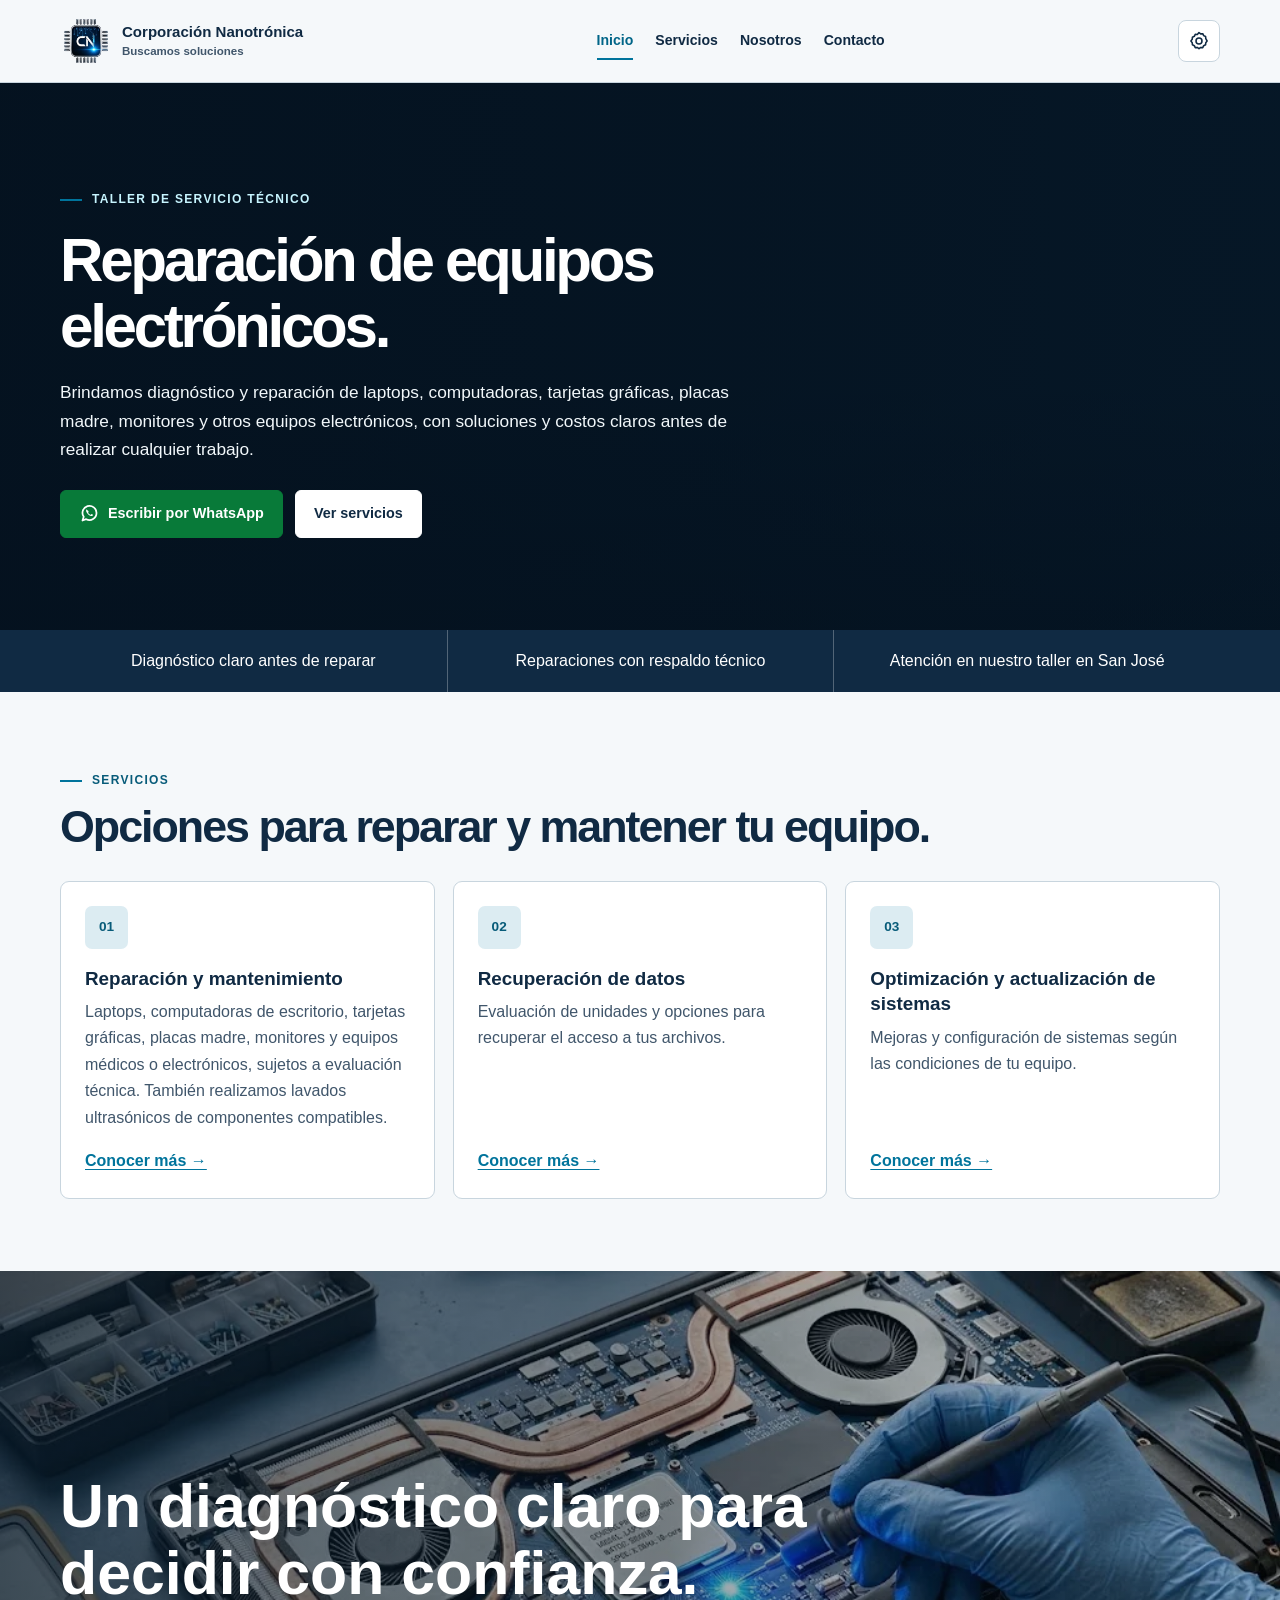
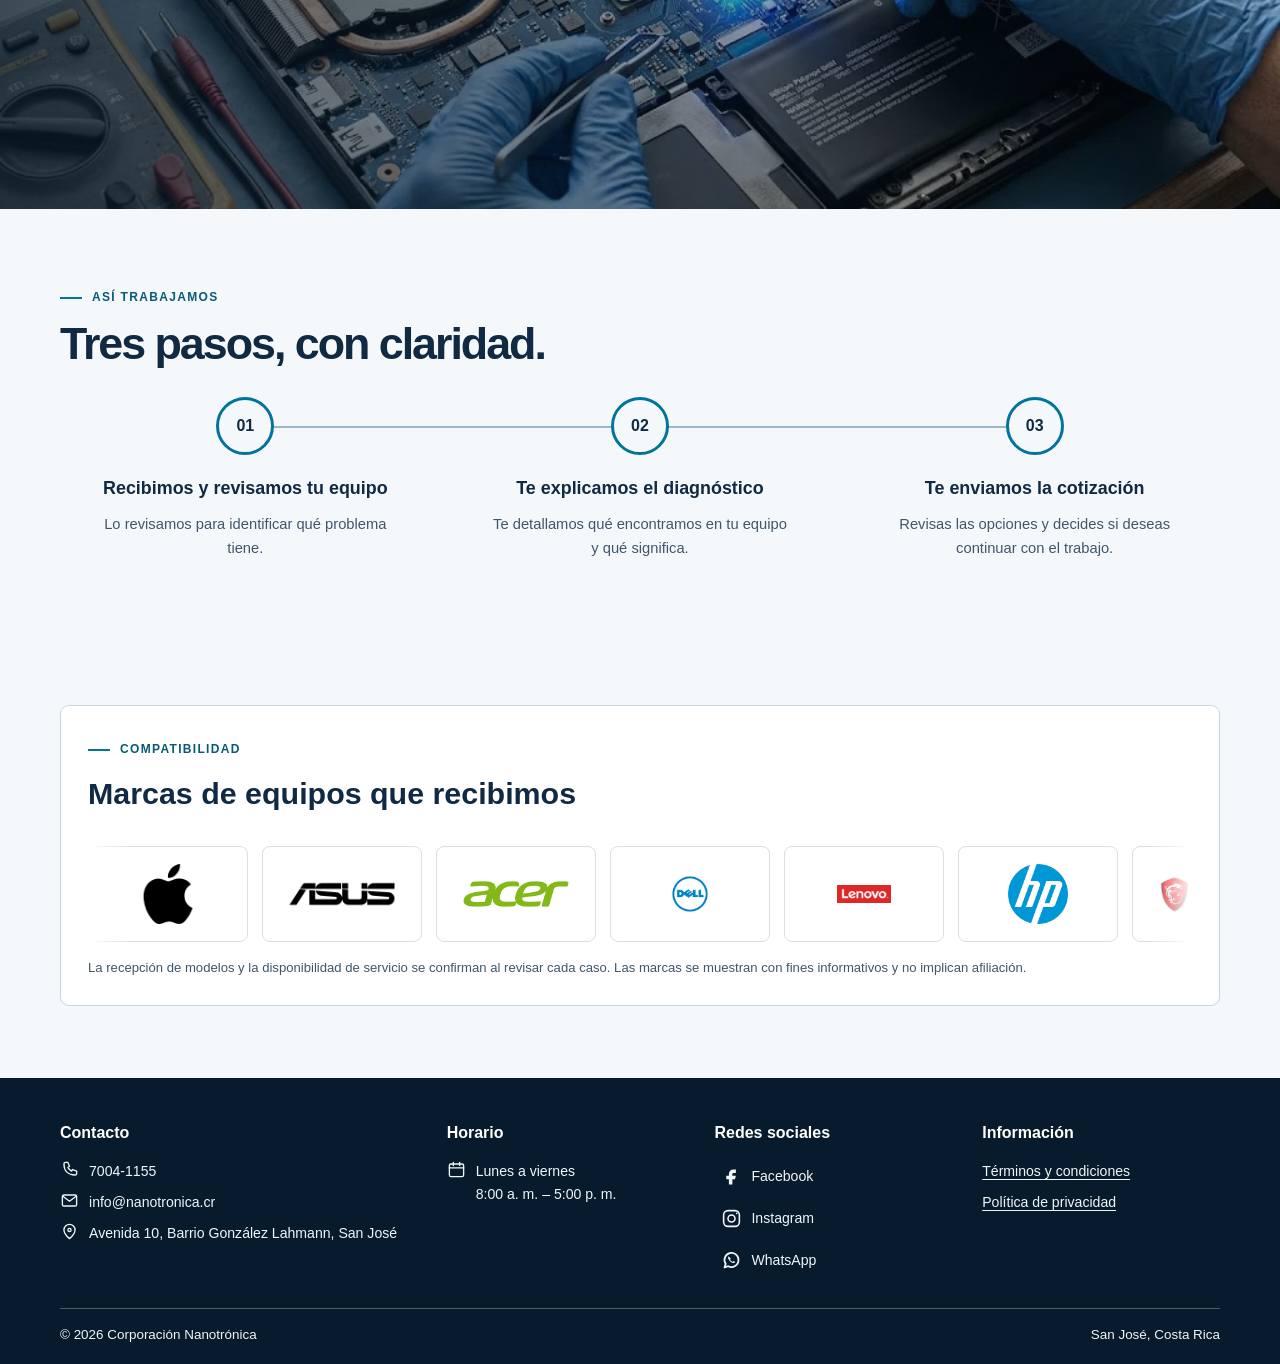
==== commit af18ee3e: "Add files via upload" ====
--- a/index.html
+++ b/index.html
@@ -45,9 +45,9 @@
     <section class="section"><div class="container">
       <div class="section-heading"><div><span class="eyebrow">Servicios</span><h2>Opciones para reparar y mantener tu equipo.</h2></div></div>
       <div class="service-grid home-service-grid">
-        <article class="service-card"><div class="service-icon" aria-hidden="true">01</div><h3>Reparación y mantenimiento</h3><p>Laptops, computadoras de escritorio, tarjetas gráficas, placas madre, monitores y equipos médicos o electrónicos, sujetos a evaluación técnica. También realizamos lavados ultrasónicos de componentes compatibles.</p><a class="service-arrow" href="servicios.html#hardware">Conocer hardware →</a></article>
-        <article class="service-card"><div class="service-icon" aria-hidden="true">02</div><h3>Recuperación de datos</h3><p>Evaluación de unidades y opciones para recuperar el acceso a tus archivos.</p><a class="service-arrow" href="servicios.html#datos">Conocer recuperación de datos →</a></article>
-        <article class="service-card"><div class="service-icon" aria-hidden="true">03</div><h3>Optimización y actualización de sistemas</h3><p>Mejoras y configuración de sistemas según las condiciones de tu equipo.</p><a class="service-arrow" href="servicios.html#sistemas">Conocer sistemas →</a></article>
+        <article class="service-card"><div class="service-icon" aria-hidden="true">01</div><h3>Reparación y mantenimiento</h3><p>Laptops, computadoras de escritorio, tarjetas gráficas, placas madre, monitores y equipos médicos o electrónicos, sujetos a evaluación técnica. También realizamos lavados ultrasónicos de componentes compatibles.</p><a class="service-arrow" href="servicios.html#hardware">Conocer más →</a></article>
+        <article class="service-card"><div class="service-icon" aria-hidden="true">02</div><h3>Recuperación de datos</h3><p>Evaluación de unidades y opciones para recuperar el acceso a tus archivos.</p><a class="service-arrow" href="servicios.html#datos">Conocer más →</a></article>
+        <article class="service-card"><div class="service-icon" aria-hidden="true">03</div><h3>Optimización y actualización de sistemas</h3><p>Mejoras y configuración de sistemas según las condiciones de tu equipo.</p><a class="service-arrow" href="servicios.html#sistemas">Conocer más →</a></article>
       </div>
     </div></section>
 
--- a/styles.css
+++ b/styles.css
@@ -71,8 +71,8 @@
 .hero-copy { max-width: 700px; margin: 0; color: var(--muted); font-size: 1.08rem; }
 .hero-video .hero-copy { color: #f2f8fb; }
 .hero-actions { display: flex; flex-wrap: wrap; gap: 12px; margin-top: 26px; }
-.hero-video .button-secondary { border-color: #fff; color: #fff; }
-.hero-video .button-secondary:hover { background: rgba(255,255,255,.14); color: #fff; }
+.hero-video .button-secondary { border-color: #fff; background: #fff; color: #102a43; }
+.hero-video .button-secondary:hover { border-color: #e6eef2; background: #e6eef2; color: #102a43; }
 .placeholder-photo { display: grid; min-height: 330px; place-items: center; border: 2px dashed #638298; border-radius: 12px; background: linear-gradient(135deg, #e2ebf0, #f8fbfc); color: #27445b; padding: 22px; text-align: center; }
 .placeholder-photo span { max-width: 300px; font-weight: 700; }
 .trust-bar { background: var(--navy); color: #fff; }
@@ -280,7 +280,7 @@
 :root[data-theme="dark"] .button-secondary { border-color: #75e4ff; background: transparent; color: #e4f7ff; }
 :root[data-theme="dark"] .button-secondary:hover { background: #123851; color: #fff; }
 :root[data-theme="dark"] .placeholder-photo { border-color: #75a9c0; background: linear-gradient(135deg, #123851, #0d2940); color: #e4f7ff; }
-:root[data-theme="dark"] .hero-video .button-secondary { border-color: #fff; color: #fff; }
+:root[data-theme="dark"] .hero-video .button-secondary { border-color: #fff; background: #fff; color: #102a43; }
 :root[data-theme="dark"] .legal-warning { border-color: #75e4ff; background: #0d2940; color: #e4f7ff; }
 :root[data-theme="dark"] .footer-group a,
 :root[data-theme="dark"] .footer-group p { color: #f1f6f8; }
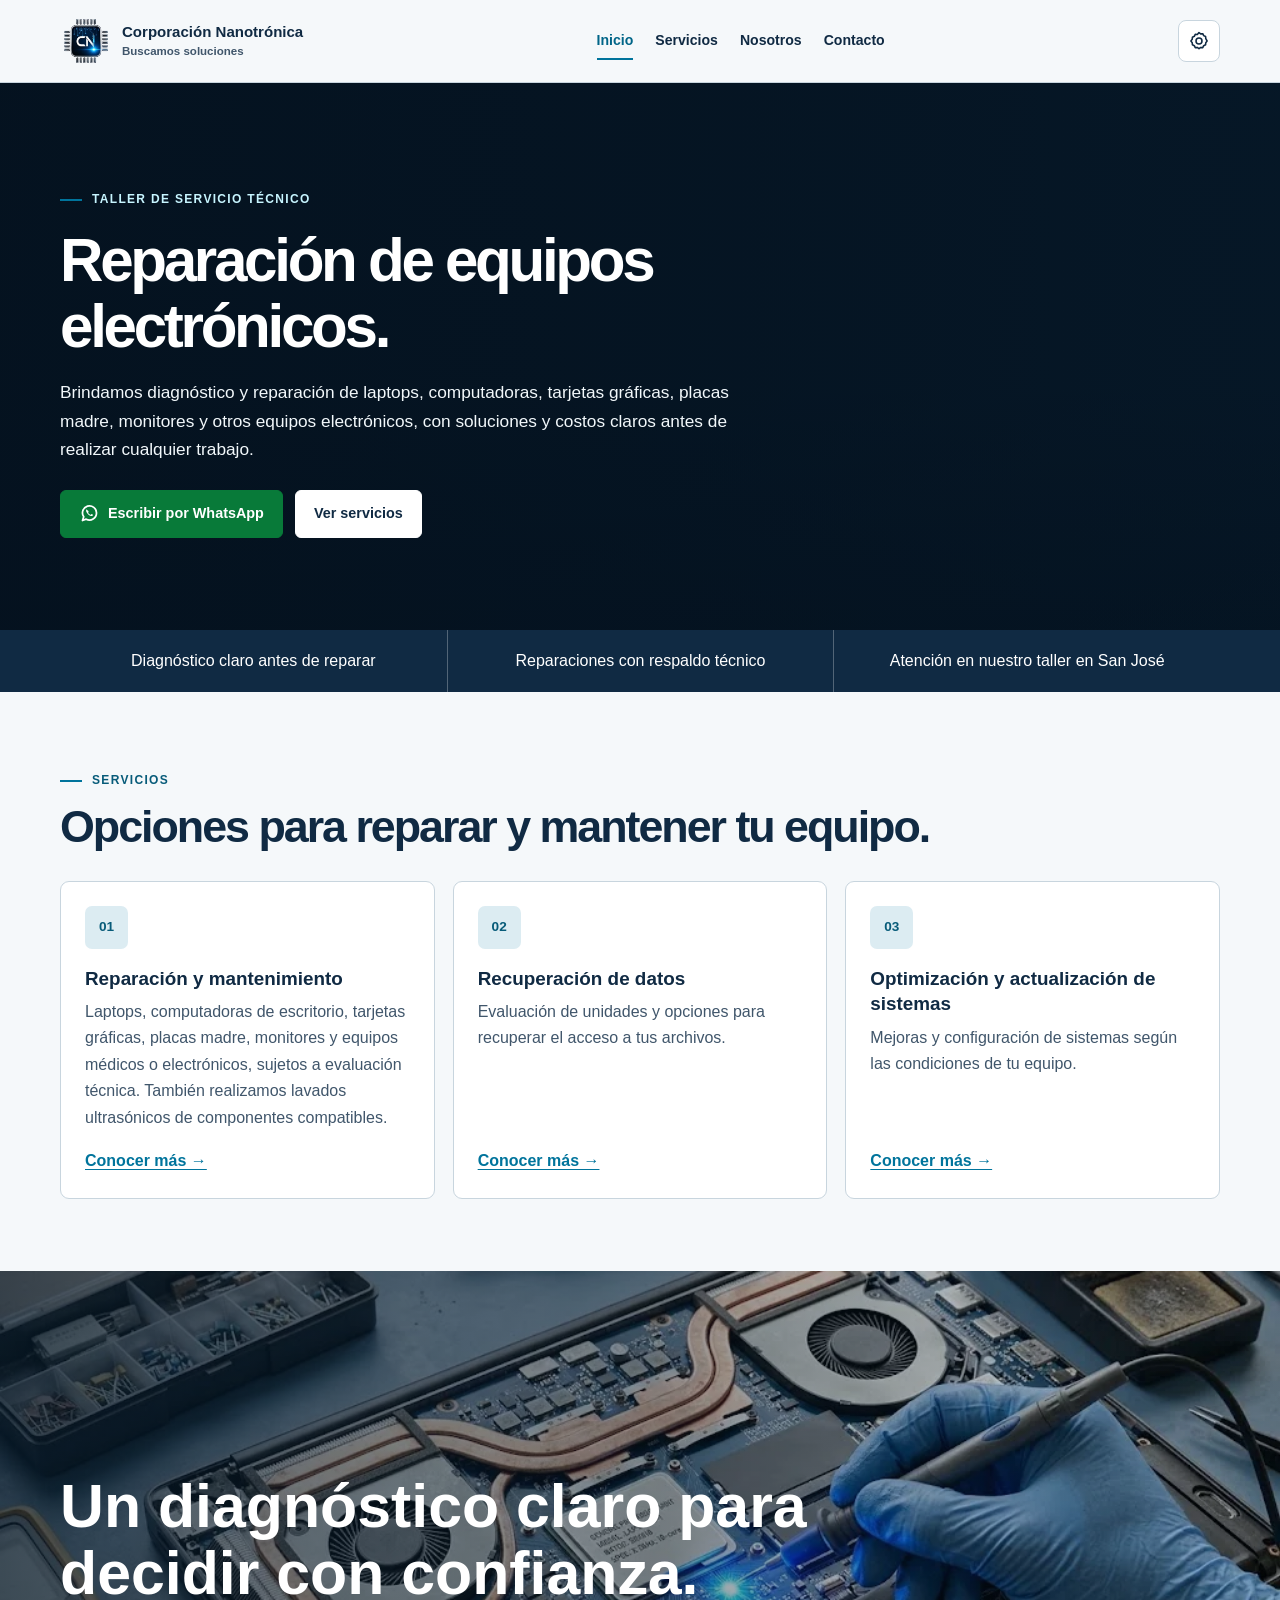
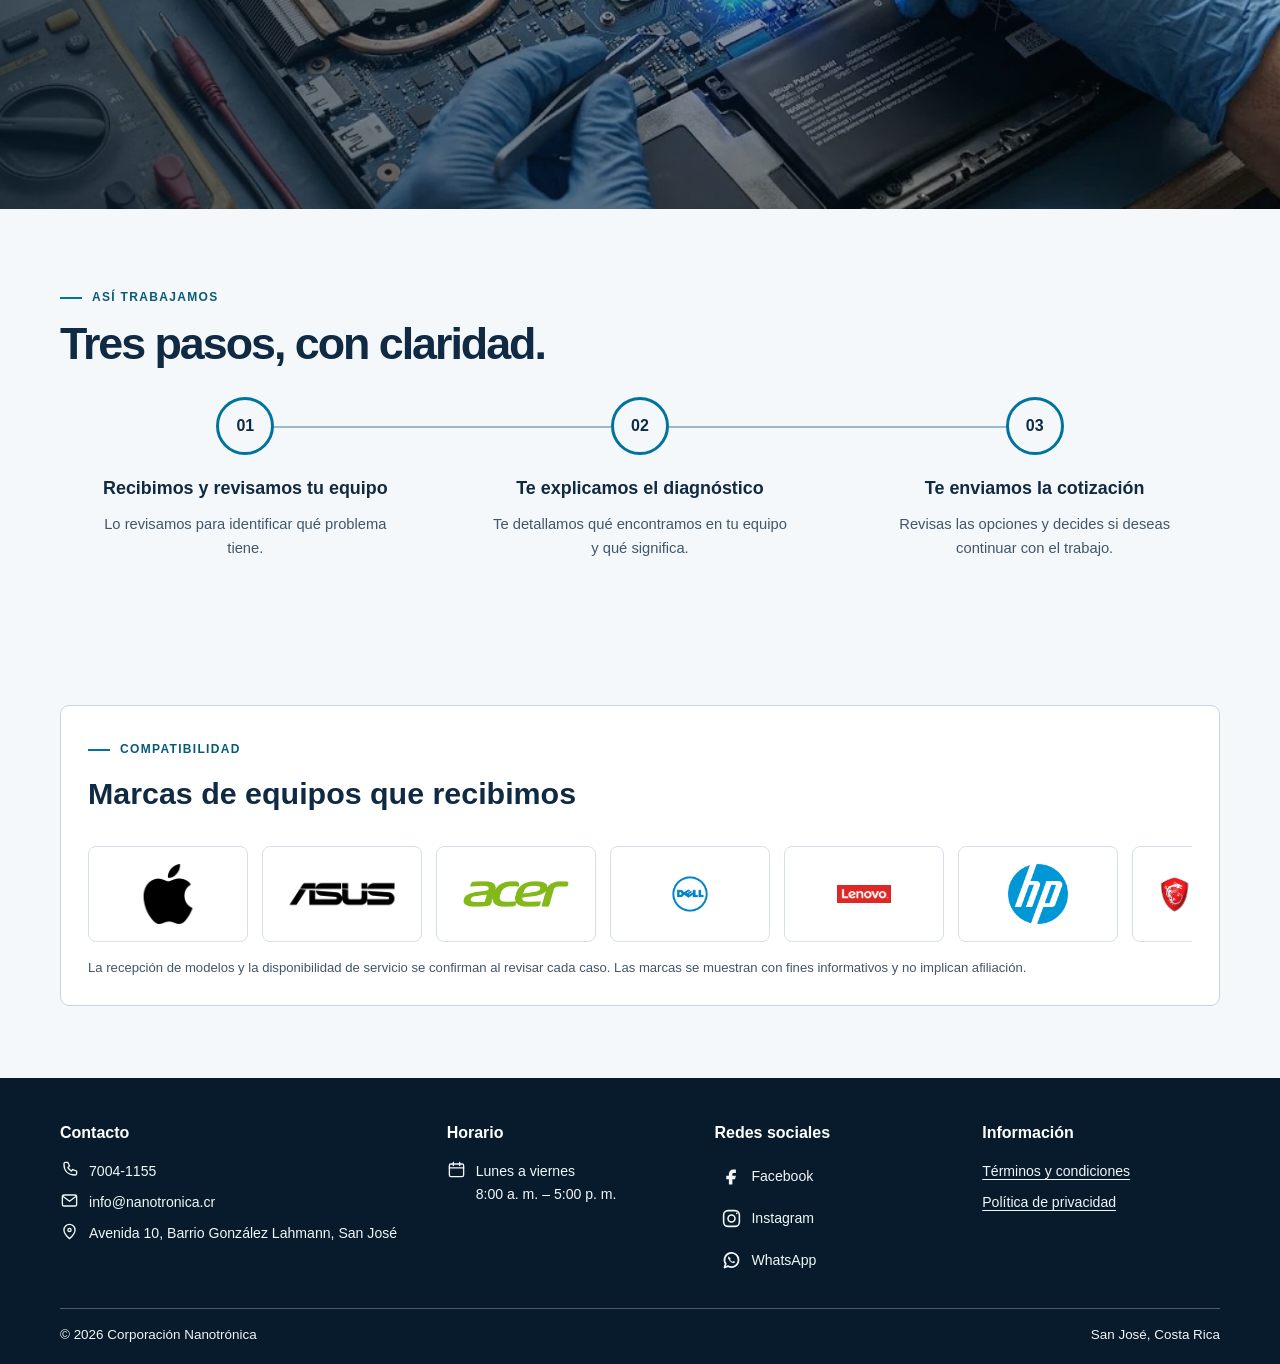
==== commit e30c9c1d: "Add files via upload" ====
--- a/index.html
+++ b/index.html
@@ -11,7 +11,7 @@
   <meta property="og:description" content="Reparación, mantenimiento y optimización de equipos de cómputo, médicos y electrónicos, con asesoría clara y opciones de repuestos.">
   <meta property="og:url" content="index.html">
   <link rel="canonical" href="index.html">
-  <link rel="icon" href="assets/favicon-cn.svg" type="image/svg+xml">
+  <link rel="icon" href="assets/nanotronica-logo.png" type="image/png">
   <title>Reparación de laptops y computadoras en San José | Corporación Nanotrónica</title>
   <link rel="stylesheet" href="styles.css">
   <script type="application/ld+json">
--- a/styles.css
+++ b/styles.css
@@ -113,16 +113,16 @@
 .brand-compatibility { border: 1px solid var(--line); border-radius: 9px; background: #fff; padding: 27px; }
 .brand-heading-row { display: flex; align-items: center; justify-content: space-between; gap: 16px; }
 .brand-compatibility h2 { margin: 9px 0 7px; color: var(--navy); font-size: clamp(1.4rem, 3vw, 1.9rem); }
-.brand-carousel { overflow-x: auto; overflow-y: hidden; margin-top: 20px; overscroll-behavior-inline: contain; scrollbar-width: none; touch-action: pan-x; -webkit-overflow-scrolling: touch; mask-image: linear-gradient(90deg, transparent, #000 4%, #000 96%, transparent); }
+.brand-carousel { overflow: hidden; margin-top: 20px; }
 .brand-carousel::-webkit-scrollbar { display: none; }
-.brand-track { display: flex; width: max-content; animation: brand-marquee 40s linear infinite; }
-.brand-carousel:hover .brand-track { animation-play-state: paused; }
+.brand-track { display: flex; width: max-content; animation: brand-marquee 32s linear infinite; }
+.brand-carousel:hover .brand-track, .brand-carousel:focus-within .brand-track { animation-play-state: paused; }
+@keyframes brand-marquee { to { transform: translateX(-50%); } }
 .brand-grid { display: flex; flex: 0 0 auto; gap: 14px; padding-right: 14px; }
 .brand-logo { display: flex; width: 160px; height: 96px; flex: 0 0 160px; align-items: center; justify-content: center; border: 1px solid #d5dfe5; border-radius: 8px; background: #fff; padding: 17px; }
 .brand-logo img { display: block; width: 100%; height: 100%; object-fit: contain; object-position: center; }
 .brand-logo picture { display: flex; width: 100%; height: 100%; align-items: center; justify-content: center; }
 .brand-logo:hover { box-shadow: 0 8px 20px rgba(16, 42, 67, .14); }
-@keyframes brand-marquee { to { transform: translateX(-50%); } }
 .brand-legal { margin: 15px 0 0; color: var(--muted); font-size: .82rem; }
 
 .media-section { overflow: hidden; background: var(--navy-deep); }
@@ -382,5 +382,6 @@
   .process-step p { align-self: start; }
 }
 @media (prefers-reduced-motion: reduce) {
-  .brand-track { animation: none; transform: none; }
-}
+  .brand-carousel { overflow-x: auto; overflow-y: hidden; -webkit-overflow-scrolling: touch; }
+  .brand-track { animation: none; }
+}
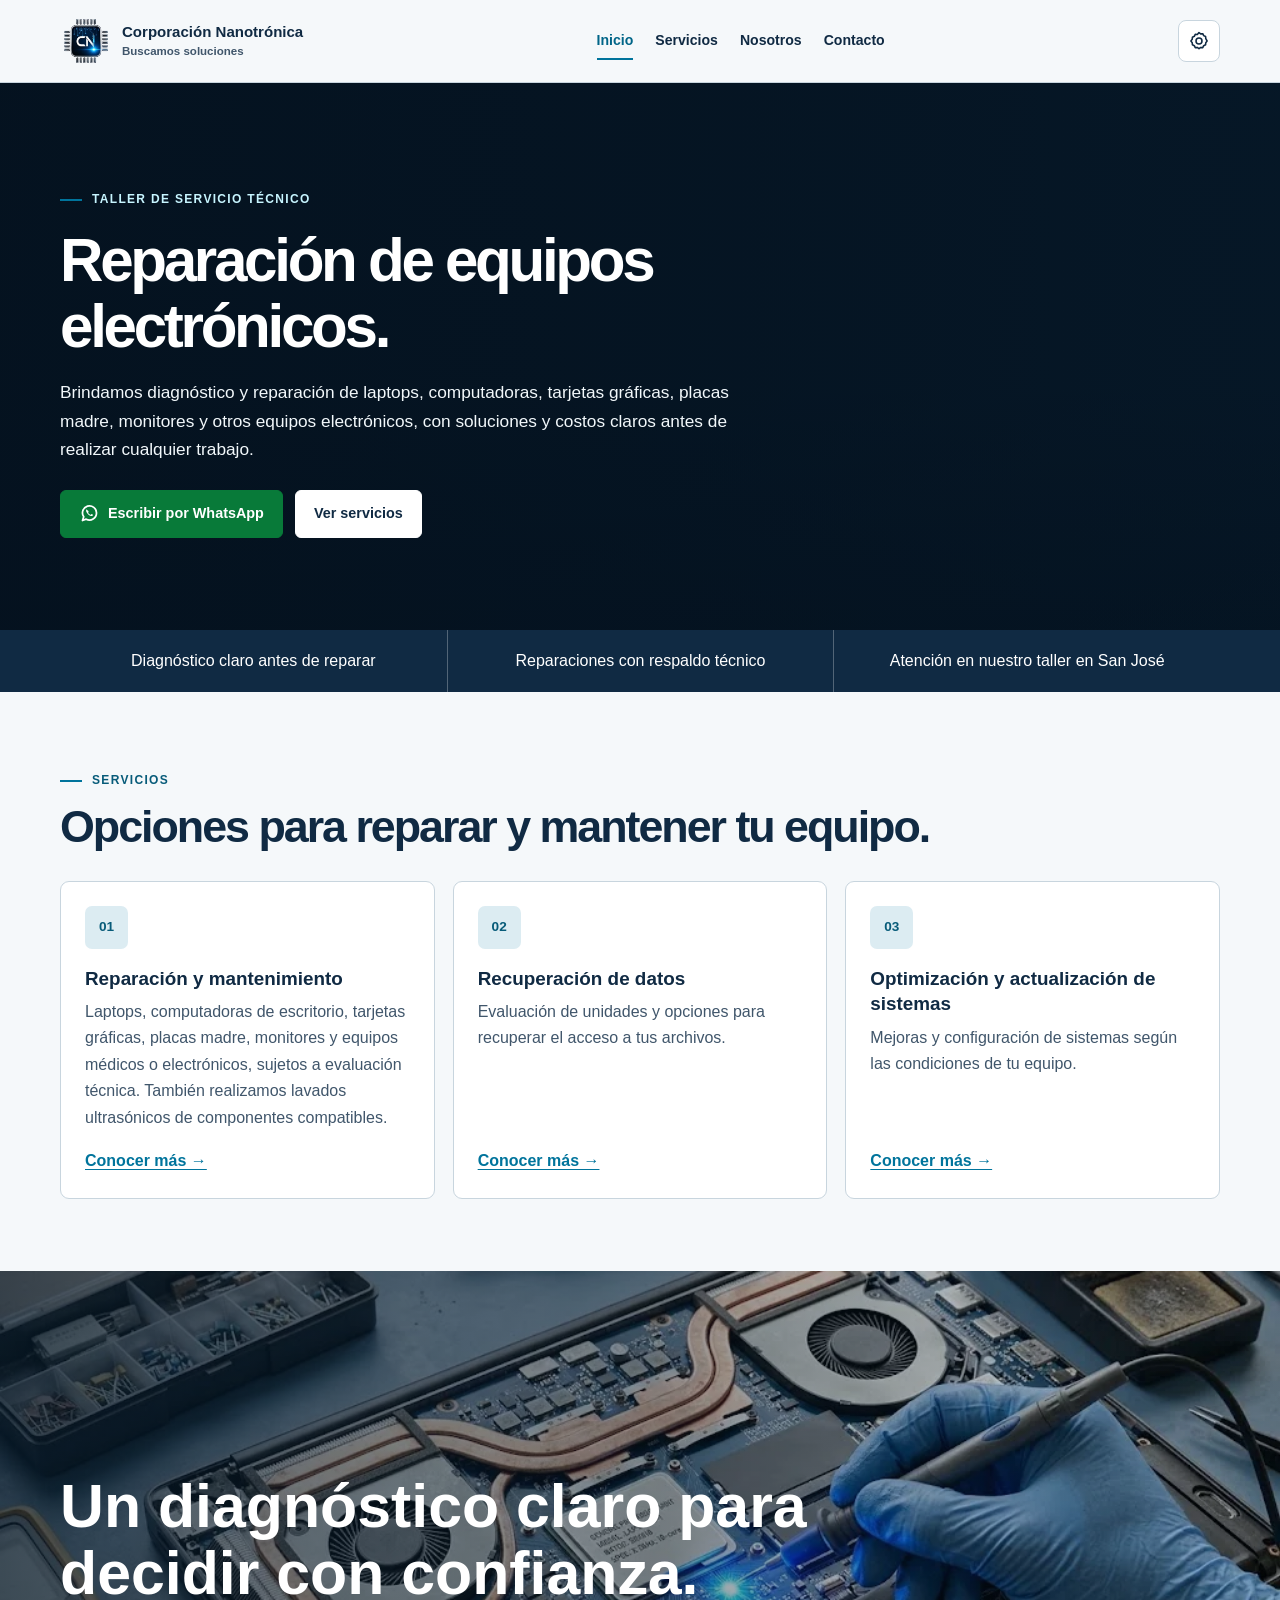
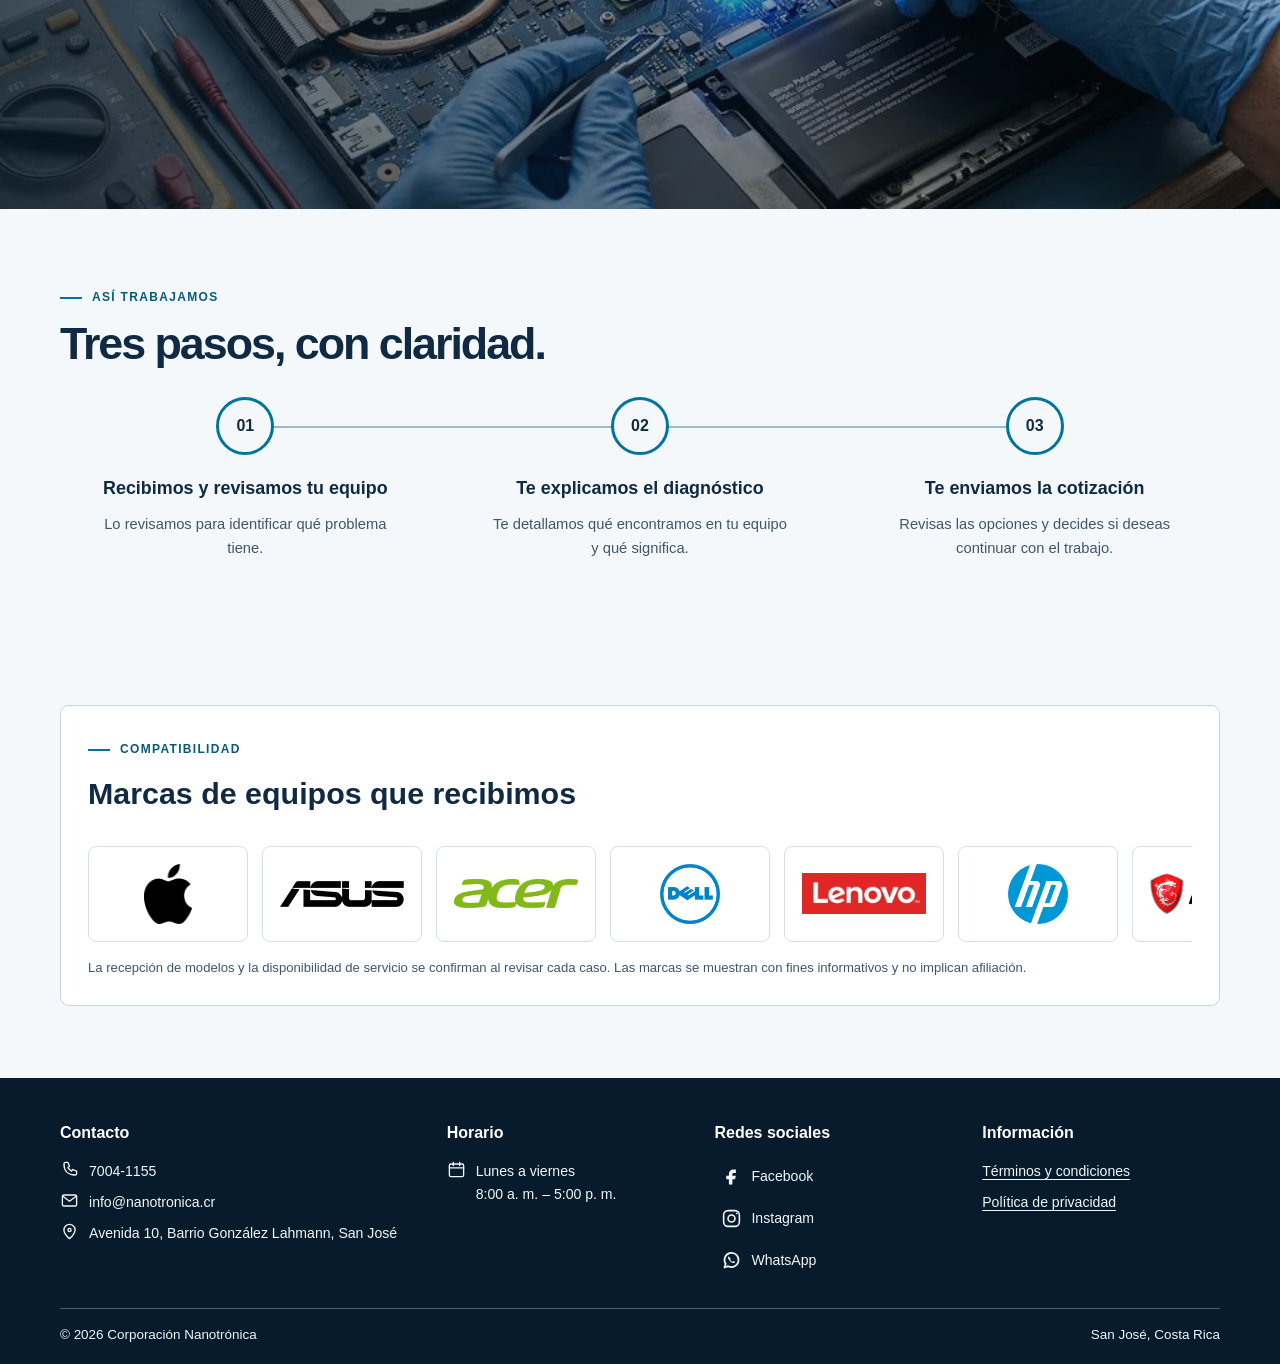
==== commit 10f0689a: "Add files via upload" ====
--- a/index.html
+++ b/index.html
@@ -71,10 +71,26 @@
         <div class="brand-carousel" role="region" aria-labelledby="brand-carousel-title" tabindex="0">
           <div class="brand-track" id="brand-carousel-track">
             <div class="brand-grid brand-group">
-              <div class="brand-logo"><picture><source srcset="assets/brands/apple.webp" type="image/webp"><img src="assets/brands/apple.png" alt="Apple" width="512" height="512" loading="lazy"></picture></div><div class="brand-logo"><picture><source srcset="assets/brands/asus.webp" type="image/webp"><img src="assets/brands/asus.png" alt="ASUS" width="512" height="256" loading="lazy"></picture></div><div class="brand-logo"><picture><source srcset="assets/brands/acer.webp" type="image/webp"><img src="assets/brands/acer.png" alt="Acer" width="1365" height="768" loading="lazy"></picture></div><div class="brand-logo"><picture><source srcset="assets/brands/dell.webp" type="image/webp"><img src="assets/brands/dell.png" alt="Dell" width="1024" height="768" loading="lazy"></picture></div><div class="brand-logo"><picture><source srcset="assets/brands/lenovo.webp" type="image/webp"><img src="assets/brands/lenovo.png" alt="Lenovo" width="320" height="320" loading="lazy"></picture></div><div class="brand-logo"><picture><source srcset="assets/brands/microsoft.webp" type="image/webp"><img src="assets/brands/microsoft.png" alt="Microsoft" width="768" height="768" loading="lazy"></picture></div><div class="brand-logo"><picture><source srcset="assets/brands/msi.webp" type="image/webp"><img src="assets/brands/msi.png" alt="MSI" width="1365" height="768" loading="lazy"></picture></div><div class="brand-logo"><picture><source srcset="assets/brands/toshiba.webp" type="image/webp"><img src="assets/brands/toshiba.png" alt="Toshiba" width="1547" height="606" loading="lazy"></picture></div>
+              <div class="brand-logo"><picture><source srcset="assets/brands/apple.webp" type="image/webp"><img src="assets/brands/apple.png" alt="Apple" width="512" height="512"></picture></div>
+              <div class="brand-logo"><picture><source srcset="assets/brands/asus.webp" type="image/webp"><img src="assets/brands/asus.png" alt="ASUS" width="512" height="256"></picture></div>
+              <div class="brand-logo"><picture><source srcset="assets/brands/acer.webp" type="image/webp"><img src="assets/brands/acer.png" alt="Acer" width="1365" height="768"></picture></div>
+              <div class="brand-logo"><picture><source srcset="assets/brands/dell.webp" type="image/webp"><img src="assets/brands/dell.png" alt="Dell" width="1024" height="768"></picture></div>
+              <div class="brand-logo"><picture><source srcset="assets/brands/lenovo.webp" type="image/webp"><img src="assets/brands/lenovo.png" alt="Lenovo" width="320" height="320"></picture></div>
+              <div class="brand-logo"><picture><source srcset="assets/brands/microsoft.webp" type="image/webp"><img src="assets/brands/microsoft.png" alt="Microsoft" width="768" height="768"></picture></div>
+              <div class="brand-logo"><picture><source srcset="assets/brands/msi.webp" type="image/webp"><img src="assets/brands/msi.png" alt="MSI" width="1365" height="768"></picture></div>
+              <div class="brand-logo"><picture><source srcset="assets/brands/toshiba.webp" type="image/webp"><img src="assets/brands/toshiba.png" alt="Toshiba" width="1547" height="606"></picture></div>
+              <div class="brand-logo brand-logo-nvidia"><img src="assets/brands/nvidia.png" alt="NVIDIA" width="960" height="176"></div>
             </div>
             <div class="brand-grid brand-group" aria-hidden="true">
-              <div class="brand-logo"><picture><source srcset="assets/brands/apple.webp" type="image/webp"><img src="assets/brands/apple.png" alt="" width="512" height="512" loading="lazy"></picture></div><div class="brand-logo"><picture><source srcset="assets/brands/asus.webp" type="image/webp"><img src="assets/brands/asus.png" alt="" width="512" height="256" loading="lazy"></picture></div><div class="brand-logo"><picture><source srcset="assets/brands/acer.webp" type="image/webp"><img src="assets/brands/acer.png" alt="" width="1365" height="768" loading="lazy"></picture></div><div class="brand-logo"><picture><source srcset="assets/brands/dell.webp" type="image/webp"><img src="assets/brands/dell.png" alt="" width="1024" height="768" loading="lazy"></picture></div><div class="brand-logo"><picture><source srcset="assets/brands/lenovo.webp" type="image/webp"><img src="assets/brands/lenovo.png" alt="" width="320" height="320" loading="lazy"></picture></div><div class="brand-logo"><picture><source srcset="assets/brands/microsoft.webp" type="image/webp"><img src="assets/brands/microsoft.png" alt="" width="768" height="768" loading="lazy"></picture></div><div class="brand-logo"><picture><source srcset="assets/brands/msi.webp" type="image/webp"><img src="assets/brands/msi.png" alt="" width="1365" height="768" loading="lazy"></picture></div><div class="brand-logo"><picture><source srcset="assets/brands/toshiba.webp" type="image/webp"><img src="assets/brands/toshiba.png" alt="" width="1547" height="606" loading="lazy"></picture></div>
+              <div class="brand-logo brand-logo-duplicate"><picture><source srcset="assets/brands/apple.webp" type="image/webp"><img src="assets/brands/apple.png" alt="" width="512" height="512"></picture></div>
+              <div class="brand-logo"><picture><source srcset="assets/brands/asus.webp" type="image/webp"><img src="assets/brands/asus.png" alt="" width="512" height="256"></picture></div>
+              <div class="brand-logo"><picture><source srcset="assets/brands/acer.webp" type="image/webp"><img src="assets/brands/acer.png" alt="" width="1365" height="768"></picture></div>
+              <div class="brand-logo"><picture><source srcset="assets/brands/dell.webp" type="image/webp"><img src="assets/brands/dell.png" alt="" width="1024" height="768"></picture></div>
+              <div class="brand-logo"><picture><source srcset="assets/brands/lenovo.webp" type="image/webp"><img src="assets/brands/lenovo.png" alt="" width="320" height="320"></picture></div>
+              <div class="brand-logo"><picture><source srcset="assets/brands/microsoft.webp" type="image/webp"><img src="assets/brands/microsoft.png" alt="" width="768" height="768"></picture></div>
+              <div class="brand-logo"><picture><source srcset="assets/brands/msi.webp" type="image/webp"><img src="assets/brands/msi.png" alt="" width="1365" height="768"></picture></div>
+              <div class="brand-logo"><picture><source srcset="assets/brands/toshiba.webp" type="image/webp"><img src="assets/brands/toshiba.png" alt="" width="1547" height="606"></picture></div>
+              <div class="brand-logo brand-logo-nvidia"><img src="assets/brands/nvidia.png" alt="" width="960" height="176"></div>
             </div>
           </div>
         </div>
--- a/styles.css
+++ b/styles.css
@@ -115,12 +115,17 @@
 .brand-compatibility h2 { margin: 9px 0 7px; color: var(--navy); font-size: clamp(1.4rem, 3vw, 1.9rem); }
 .brand-carousel { overflow: hidden; margin-top: 20px; }
 .brand-carousel::-webkit-scrollbar { display: none; }
-.brand-track { display: flex; width: max-content; animation: brand-marquee 32s linear infinite; }
-.brand-carousel:hover .brand-track, .brand-carousel:focus-within .brand-track { animation-play-state: paused; }
+.brand-track { display: flex; width: max-content; -webkit-animation: brand-marquee 32s linear infinite; animation: brand-marquee 32s linear infinite; }
+@media (hover: hover) {
+  .brand-carousel:hover .brand-track { -webkit-animation-play-state: paused; animation-play-state: paused; }
+}
+ .brand-carousel:focus-visible .brand-track { -webkit-animation-play-state: paused; animation-play-state: paused; }
+@-webkit-keyframes brand-marquee { to { -webkit-transform: translateX(-50%); transform: translateX(-50%); } }
 @keyframes brand-marquee { to { transform: translateX(-50%); } }
 .brand-grid { display: flex; flex: 0 0 auto; gap: 14px; padding-right: 14px; }
 .brand-logo { display: flex; width: 160px; height: 96px; flex: 0 0 160px; align-items: center; justify-content: center; border: 1px solid #d5dfe5; border-radius: 8px; background: #fff; padding: 17px; }
 .brand-logo img { display: block; width: 100%; height: 100%; object-fit: contain; object-position: center; }
+.brand-logo-nvidia img { object-fit: cover; object-position: left center; }
 .brand-logo picture { display: flex; width: 100%; height: 100%; align-items: center; justify-content: center; }
 .brand-logo:hover { box-shadow: 0 8px 20px rgba(16, 42, 67, .14); }
 .brand-legal { margin: 15px 0 0; color: var(--muted); font-size: .82rem; }
@@ -354,8 +359,9 @@
   .service-card { min-height: 0; }
   .process-card { min-height: 0; }
   .process-timeline { gap: 20px; }
-  .brand-grid { gap: 10px; }
+  .brand-grid { gap: 10px; padding-right: 10px; }
   .brand-logo { width: 140px; height: 88px; flex-basis: 140px; padding: 13px; }
+  .brand-carousel { overflow-x: auto; overflow-y: hidden; -webkit-overflow-scrolling: touch; touch-action: pan-x; }
   .brand-heading-row { align-items: flex-start; flex-direction: column; }
   .page-intro { padding: 43px 0 30px; }
   .service-category { display: flex; }
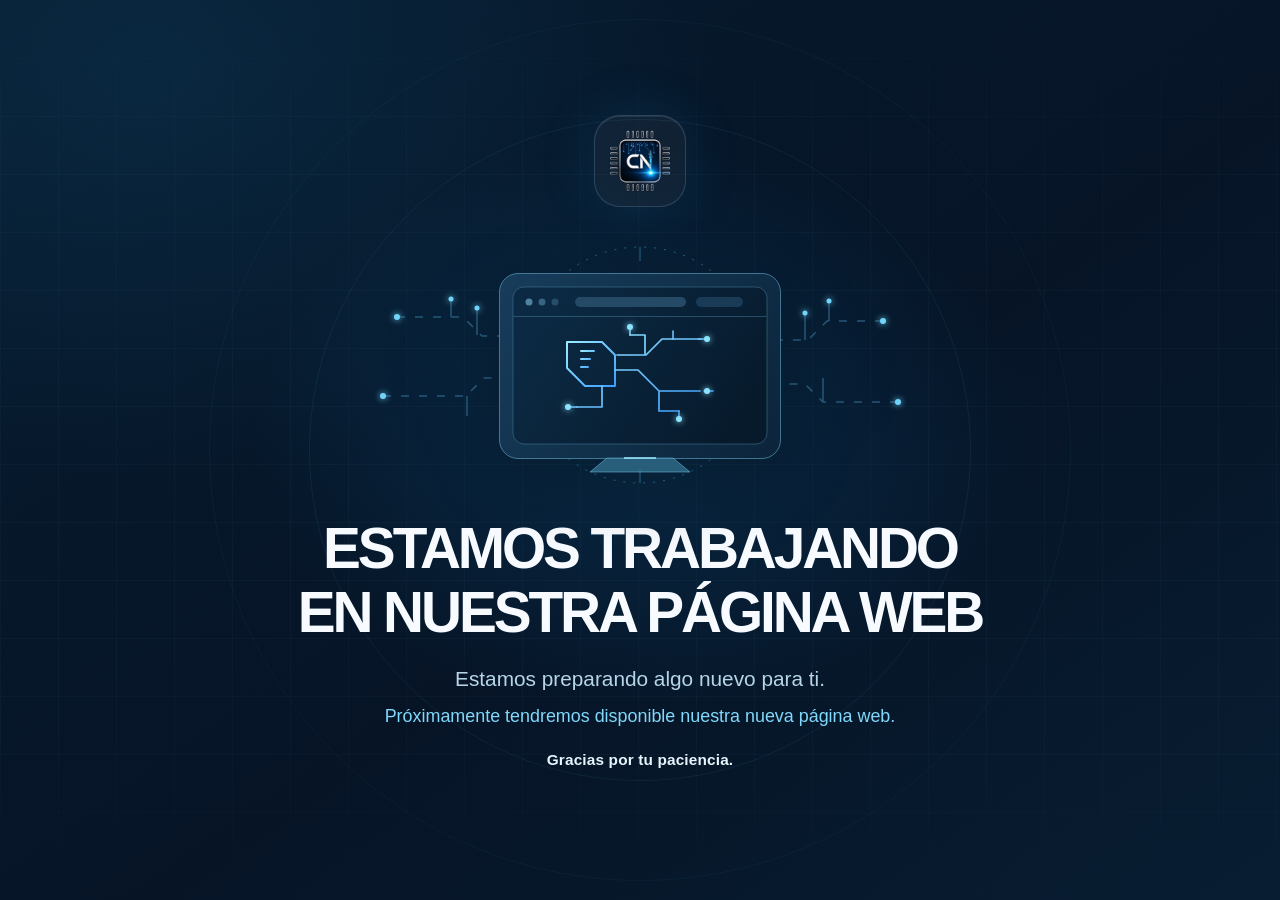
==== commit 491d3a3f: "Add files via upload" ====
--- a/index.html
+++ b/index.html
@@ -3,106 +3,100 @@
 <head>
   <meta charset="utf-8">
   <meta name="viewport" content="width=device-width, initial-scale=1">
-  <meta name="theme-color" content="#F5F8FA">
-  <meta name="description" content="Reparación de laptops y computadoras en San José, además de tarjetas gráficas, placas madre, monitores y equipos médicos o electrónicos. Asesoría en repuestos.">
+  <meta name="theme-color" content="#06182a">
+  <meta name="description" content="Estamos trabajando en nuestra nueva página web. Gracias por tu paciencia.">
   <meta property="og:type" content="website">
   <meta property="og:locale" content="es_CR">
-  <meta property="og:title" content="Reparación de laptops y computadoras en San José | Corporación Nanotrónica">
-  <meta property="og:description" content="Reparación, mantenimiento y optimización de equipos de cómputo, médicos y electrónicos, con asesoría clara y opciones de repuestos.">
-  <meta property="og:url" content="index.html">
-  <link rel="canonical" href="index.html">
-  <link rel="icon" href="assets/nanotronica-logo.png" type="image/png">
-  <title>Reparación de laptops y computadoras en San José | Corporación Nanotrónica</title>
-  <link rel="stylesheet" href="styles.css">
-  <script type="application/ld+json">
-  {"@context":"https://schema.org","@type":"ComputerRepair","name":"Corporación Nanotrónica","telephone":"+50670041155","email":"info@nanotronica.cr","address":{"@type":"PostalAddress","streetAddress":"Avenida 10, Barrio González Lahmann","addressLocality":"San José","addressCountry":"CR"},"openingHoursSpecification":[{"@type":"OpeningHoursSpecification","dayOfWeek":["Monday","Tuesday","Wednesday","Thursday","Friday"],"opens":"08:00","closes":"17:00"}],"sameAs":["https://www.facebook.com/Nanotronicaavanzada","https://instagram.com/nanotronica_cr/","https://wa.me/50670041155"]}
-  </script>
-  <script src="script.js" defer></script>
+  <meta property="og:title" content="Nanotrónica | Estamos trabajando en nuestra página web">
+  <meta property="og:description" content="Estamos preparando algo nuevo para ti. Próximamente tendremos disponible nuestra nueva página web.">
+  <link rel="icon" href="assets/nanotronica-logo.webp" type="image/webp">
+  <title>Nanotrónica | Estamos trabajando en nuestra página web</title>
+  <link rel="preload" href="assets/nanotronica-logo.webp" as="image" type="image/webp">
+  <link rel="stylesheet" href="maintenance.css">
 </head>
 <body>
-  <header class="site-header"><div class="container nav-shell">
-    <a class="brand" href="index.html" aria-label="Corporación Nanotrónica, inicio"><picture class="brand-picture"><source srcset="assets/nanotronica-logo.webp" type="image/webp"><img class="brand-mark" src="assets/nanotronica-logo.png" alt="" width="768" height="768"></picture><span class="brand-name">Corporación Nanotrónica<span>Buscamos soluciones</span></span></a>
-    <button class="menu-toggle" type="button" aria-expanded="false" aria-controls="main-nav">Menú</button>
-    <nav class="nav-links" id="main-nav" aria-label="Navegación principal"><a class="nav-link" href="index.html" aria-current="page">Inicio</a><a class="nav-link" href="servicios.html">Servicios</a><a class="nav-link" href="nosotros.html">Nosotros</a><a class="nav-link" href="contacto.html">Contacto</a></nav>
-    
-  </div></header>
-  <main>
-    <section class="hero hero-video">
-      <video class="hero-background-video" autoplay muted loop playsinline preload="metadata" aria-hidden="true" tabindex="-1">
-        <source src="assets/tecnico-taller-hero.mp4" type="video/mp4">
-      </video>
-      <div class="container hero-grid">
-      <div class="hero-copy-wrap">
-        <span class="eyebrow">Taller de servicio técnico</span>
-        <h1>Reparación de equipos electrónicos.</h1>
-        <p class="hero-copy">Brindamos diagnóstico y reparación de laptops, computadoras, tarjetas gráficas, placas madre, monitores y otros equipos electrónicos, con soluciones y costos claros antes de realizar cualquier trabajo.</p>
-        <div class="hero-actions"><a class="button button-whatsapp" href="https://wa.me/50670041155" target="_blank" rel="noopener noreferrer">Escribir por WhatsApp</a><a class="button button-secondary" href="servicios.html">Ver servicios</a></div>
+  <main class="page">
+    <div class="content">
+      <div class="brand">
+        <img src="assets/nanotronica-logo.webp" alt="Logotipo de Nanotrónica" width="768" height="768" fetchpriority="high">
       </div>
+
+      <div class="artwork">
+        <svg viewBox="0 0 560 250" fill="none" xmlns="http://www.w3.org/2000/svg" aria-hidden="true">
+          <defs>
+            <linearGradient id="panel" x1="140" y1="30" x2="430" y2="226" gradientUnits="userSpaceOnUse">
+              <stop stop-color="#173d5b"/>
+              <stop offset="1" stop-color="#0b2339"/>
+            </linearGradient>
+            <linearGradient id="screen" x1="190" y1="80" x2="370" y2="198" gradientUnits="userSpaceOnUse">
+              <stop stop-color="#0b2942"/>
+              <stop offset="1" stop-color="#071a2c"/>
+            </linearGradient>
+            <linearGradient id="glow" x1="0" y1="0" x2="1" y2="1">
+              <stop stop-color="#9beaff"/>
+              <stop offset="1" stop-color="#3b9eff"/>
+            </linearGradient>
+            <filter id="soft-glow" x="-100%" y="-100%" width="300%" height="300%">
+              <feGaussianBlur stdDeviation="3" result="blur"/>
+              <feMerge><feMergeNode in="blur"/><feMergeNode in="SourceGraphic"/></feMerge>
+            </filter>
+          </defs>
+
+          <g opacity=".65" stroke="#36759a" stroke-width="1.5">
+            <path class="trace" d="M37 78h66l19 19h35"/>
+            <path class="trace" d="M23 157h83l18-18h33"/>
+            <path class="trace" d="M523 82h-56l-19 19h-35"/>
+            <path class="trace" d="M538 163h-75l-18-18h-32"/>
+            <path d="M91 78v-18M117 96v-27M469 82V62M445 101V74M107 157v20M463 163v-24"/>
+          </g>
+          <g fill="#71d5fa" filter="url(#soft-glow)">
+            <circle class="pulse" cx="37" cy="78" r="3"/>
+            <circle class="pulse pulse-delay" cx="23" cy="157" r="3"/>
+            <circle class="pulse pulse-delay" cx="523" cy="82" r="3"/>
+            <circle class="pulse" cx="538" cy="163" r="3"/>
+            <circle cx="91" cy="60" r="2.5"/>
+            <circle cx="117" cy="69" r="2.5"/>
+            <circle cx="469" cy="62" r="2.5"/>
+            <circle cx="445" cy="74" r="2.5"/>
+          </g>
+
+          <g class="orbit" opacity=".8" stroke="#2f789f" stroke-width="1">
+            <circle cx="280" cy="126" r="118" stroke-dasharray="2 8"/>
+            <path d="M280 8v14M398 126h-14M280 244v-14M162 126h14"/>
+          </g>
+
+          <rect x="139.5" y="34.5" width="281" height="185" rx="18.5" fill="url(#panel)" stroke="#6cb9dd" stroke-opacity=".55"/>
+          <rect x="153" y="48" width="254" height="157" rx="11" fill="url(#screen)" stroke="#4f89ac" stroke-opacity=".45"/>
+          <path d="M153.5 77.5h253" stroke="#5b94b5" stroke-opacity=".4"/>
+          <circle cx="169" cy="63" r="3.5" fill="#6ba6c5" fill-opacity=".72"/>
+          <circle cx="182" cy="63" r="3.5" fill="#6ba6c5" fill-opacity=".48"/>
+          <circle cx="195" cy="63" r="3.5" fill="#6ba6c5" fill-opacity=".3"/>
+          <rect x="215" y="58" width="111" height="10" rx="5" fill="#244a65"/>
+          <rect x="336" y="58" width="47" height="10" rx="5" fill="#193b56"/>
+
+          <g stroke="url(#glow)" stroke-linecap="round" stroke-linejoin="round">
+            <path d="M207 103h35l13 13v31h-30l-18-18v-26Z" stroke-width="2"/>
+            <path d="M257 116h29l16-16h39M255 131h23l21 21h41M242 147v21h-25M285 116V96h-15M299 152v20h20" stroke-width="1.7"/>
+            <path d="M221 112h13M221 120h9M221 128h7" stroke-width="2"/>
+            <path d="M313 100v-8M338 100h9M344 152h9M217 168h-9M270 96v-8M319 172v8" stroke-width="1.5"/>
+          </g>
+          <g fill="#8be4ff" filter="url(#soft-glow)">
+            <circle cx="347" cy="100" r="3"/>
+            <circle cx="347" cy="152" r="3"/>
+            <circle cx="208" cy="168" r="3"/>
+            <circle cx="270" cy="88" r="3"/>
+            <circle cx="319" cy="180" r="3"/>
+          </g>
+          <path d="M247 219h66l17 14H230l17-14Z" fill="#367392" fill-opacity=".75" stroke="#73c5e7" stroke-opacity=".5"/>
+          <path d="M264 219h32" stroke="#9beaff" stroke-opacity=".75" stroke-width="2"/>
+        </svg>
       </div>
-    </section>
-    <section class="trust-bar" aria-label="Información de confianza"><div class="container trust-items"><p>Diagnóstico claro antes de reparar</p><p>Reparaciones con respaldo técnico</p><p>Atención en nuestro taller en San José</p></div></section>
 
-    <section class="section"><div class="container">
-      <div class="section-heading"><div><span class="eyebrow">Servicios</span><h2>Opciones para reparar y mantener tu equipo.</h2></div></div>
-      <div class="service-grid home-service-grid">
-        <article class="service-card"><div class="service-icon" aria-hidden="true">01</div><h3>Reparación y mantenimiento</h3><p>Laptops, computadoras de escritorio, tarjetas gráficas, placas madre, monitores y equipos médicos o electrónicos, sujetos a evaluación técnica. También realizamos lavados ultrasónicos de componentes compatibles.</p><a class="service-arrow" href="servicios.html#hardware">Conocer más →</a></article>
-        <article class="service-card"><div class="service-icon" aria-hidden="true">02</div><h3>Recuperación de datos</h3><p>Evaluación de unidades y opciones para recuperar el acceso a tus archivos.</p><a class="service-arrow" href="servicios.html#datos">Conocer más →</a></article>
-        <article class="service-card"><div class="service-icon" aria-hidden="true">03</div><h3>Optimización y actualización de sistemas</h3><p>Mejoras y configuración de sistemas según las condiciones de tu equipo.</p><a class="service-arrow" href="servicios.html#sistemas">Conocer más →</a></article>
-      </div>
-    </div></section>
-
-    <section class="media-section" aria-label="Video del servicio técnico"><figure class="media-slot">
-      <video muted loop playsinline preload="none" poster="assets/services/hardware-repair.webp" aria-label="Video de un técnico trabajando en una reparación">
-        <source src="assets/tecnico-reparando.mp4" type="video/mp4">Tu navegador no puede reproducir este video.
-      </video><figcaption class="media-slot-caption"><h2>Un diagnóstico claro para decidir con confianza.</h2></figcaption>
-    </figure></section>
-
-    <section class="section"><div class="container">
-      <div class="section-heading"><div><span class="eyebrow">Así trabajamos</span><h2>Tres pasos, con claridad.</h2></div></div>
-      <ol class="process-grid process-timeline">
-        <li class="process-card process-step"><span class="process-number">01</span><h3>Recibimos y revisamos tu equipo</h3><p>Lo revisamos para identificar qué problema tiene.</p></li>
-        <li class="process-card process-step"><span class="process-number">02</span><h3>Te explicamos el diagnóstico</h3><p>Te detallamos qué encontramos en tu equipo y qué significa.</p></li>
-        <li class="process-card process-step"><span class="process-number">03</span><h3>Te enviamos la cotización</h3><p>Revisas las opciones y decides si deseas continuar con el trabajo.</p></li>
-      </ol>
-    </div></section>
-
-    <section class="section"><div class="container">
-      <div class="brand-compatibility"><span class="eyebrow">Compatibilidad</span><div class="brand-heading-row"><h2 id="brand-carousel-title">Marcas de equipos que recibimos</h2></div>
-        <div class="brand-carousel" role="region" aria-labelledby="brand-carousel-title" tabindex="0">
-          <div class="brand-track" id="brand-carousel-track">
-            <div class="brand-grid brand-group">
-              <div class="brand-logo"><picture><source srcset="assets/brands/apple.webp" type="image/webp"><img src="assets/brands/apple.png" alt="Apple" width="512" height="512"></picture></div>
-              <div class="brand-logo"><picture><source srcset="assets/brands/asus.webp" type="image/webp"><img src="assets/brands/asus.png" alt="ASUS" width="512" height="256"></picture></div>
-              <div class="brand-logo"><picture><source srcset="assets/brands/acer.webp" type="image/webp"><img src="assets/brands/acer.png" alt="Acer" width="1365" height="768"></picture></div>
-              <div class="brand-logo"><picture><source srcset="assets/brands/dell.webp" type="image/webp"><img src="assets/brands/dell.png" alt="Dell" width="1024" height="768"></picture></div>
-              <div class="brand-logo"><picture><source srcset="assets/brands/lenovo.webp" type="image/webp"><img src="assets/brands/lenovo.png" alt="Lenovo" width="320" height="320"></picture></div>
-              <div class="brand-logo"><picture><source srcset="assets/brands/microsoft.webp" type="image/webp"><img src="assets/brands/microsoft.png" alt="Microsoft" width="768" height="768"></picture></div>
-              <div class="brand-logo"><picture><source srcset="assets/brands/msi.webp" type="image/webp"><img src="assets/brands/msi.png" alt="MSI" width="1365" height="768"></picture></div>
-              <div class="brand-logo"><picture><source srcset="assets/brands/toshiba.webp" type="image/webp"><img src="assets/brands/toshiba.png" alt="Toshiba" width="1547" height="606"></picture></div>
-              <div class="brand-logo brand-logo-nvidia"><img src="assets/brands/nvidia.png" alt="NVIDIA" width="960" height="176"></div>
-            </div>
-            <div class="brand-grid brand-group" aria-hidden="true">
-              <div class="brand-logo brand-logo-duplicate"><picture><source srcset="assets/brands/apple.webp" type="image/webp"><img src="assets/brands/apple.png" alt="" width="512" height="512"></picture></div>
-              <div class="brand-logo"><picture><source srcset="assets/brands/asus.webp" type="image/webp"><img src="assets/brands/asus.png" alt="" width="512" height="256"></picture></div>
-              <div class="brand-logo"><picture><source srcset="assets/brands/acer.webp" type="image/webp"><img src="assets/brands/acer.png" alt="" width="1365" height="768"></picture></div>
-              <div class="brand-logo"><picture><source srcset="assets/brands/dell.webp" type="image/webp"><img src="assets/brands/dell.png" alt="" width="1024" height="768"></picture></div>
-              <div class="brand-logo"><picture><source srcset="assets/brands/lenovo.webp" type="image/webp"><img src="assets/brands/lenovo.png" alt="" width="320" height="320"></picture></div>
-              <div class="brand-logo"><picture><source srcset="assets/brands/microsoft.webp" type="image/webp"><img src="assets/brands/microsoft.png" alt="" width="768" height="768"></picture></div>
-              <div class="brand-logo"><picture><source srcset="assets/brands/msi.webp" type="image/webp"><img src="assets/brands/msi.png" alt="" width="1365" height="768"></picture></div>
-              <div class="brand-logo"><picture><source srcset="assets/brands/toshiba.webp" type="image/webp"><img src="assets/brands/toshiba.png" alt="" width="1547" height="606"></picture></div>
-              <div class="brand-logo brand-logo-nvidia"><img src="assets/brands/nvidia.png" alt="" width="960" height="176"></div>
-            </div>
-          </div>
-        </div>
-        <p class="brand-legal">La recepción de modelos y la disponibilidad de servicio se confirman al revisar cada caso. Las marcas se muestran con fines informativos y no implican afiliación.</p>
-      </div>
-    </div></section>
+      <h1>ESTAMOS TRABAJANDO EN NUESTRA PÁGINA WEB</h1>
+      <p class="lead">Estamos preparando algo nuevo para ti.</p>
+      <p class="launch">Próximamente tendremos disponible nuestra nueva página web.</p>
+      <p class="thanks">Gracias por tu paciencia.</p>
+    </div>
   </main>
-  <footer class="site-footer"><div class="container"><div class="footer-main">
-    <section class="footer-group"><h2>Contacto</h2><a class="footer-contact-link" href="tel:+50670041155"><svg class="footer-icon" viewBox="0 0 24 24" aria-hidden="true"><path d="M7 3h3l2 5-2 1.5a15 15 0 0 0 4.5 4.5L16 12l5 2v3c0 1.1-.9 2-2 2C10.2 19 5 13.8 5 5c0-1.1.9-2 2-2Z"/></svg>7004-1155</a><a class="footer-contact-link" href="mailto:info@nanotronica.cr"><svg class="footer-icon" viewBox="0 0 24 24" aria-hidden="true"><rect x="3" y="5" width="18" height="14" rx="2"/><path d="m4 7 8 6 8-6"/></svg>info@nanotronica.cr</a><a class="footer-contact-link" href="https://maps.app.goo.gl/BbS4aSE5pjkv4Bi78" target="_blank" rel="noopener noreferrer"><svg class="footer-icon" viewBox="0 0 24 24" aria-hidden="true"><path d="M19 10c0 5-7 11-7 11S5 15 5 10a7 7 0 1 1 14 0Z"/><circle cx="12" cy="10" r="2"/></svg>Avenida 10, Barrio González Lahmann, San José</a></section>
-    <section class="footer-group"><h2>Horario</h2><p class="footer-contact-link"><svg class="footer-icon" viewBox="0 0 24 24" aria-hidden="true"><rect x="3" y="5" width="18" height="16" rx="2"/><path d="M16 3v4M8 3v4M3 10h18"/></svg><span>Lunes a viernes<br>8:00 a. m. – 5:00 p. m.</span></p></section>
-    <section class="footer-group footer-socials"><h2>Redes sociales</h2><a class="social-link social-facebook" href="https://www.facebook.com/Nanotronicaavanzada" target="_blank" rel="noopener noreferrer"><svg class="social-icon" viewBox="0 0 24 24" aria-hidden="true"><path d="M14 8h3V4h-3a5 5 0 0 0-5 5v2H6v4h3v6h4v-6h3l1-4h-4V9a1 1 0 0 1 1-1Z"/></svg>Facebook</a><a class="social-link social-instagram" href="https://instagram.com/nanotronica_cr/" target="_blank" rel="noopener noreferrer"><svg class="social-icon" viewBox="0 0 24 24" aria-hidden="true"><rect x="3" y="3" width="18" height="18" rx="5"/><circle cx="12" cy="12" r="4"/><circle class="social-icon-dot" cx="18" cy="6" r="1"/></svg>Instagram</a><a class="social-link social-whatsapp" href="https://wa.me/50670041155" target="_blank" rel="noopener noreferrer"><svg class="social-icon" viewBox="0 0 24 24" aria-hidden="true"><path d="M20 11.5a8 8 0 0 1-11.8 7L4 20l1.5-4.2A8 8 0 1 1 20 11.5Z"/><path d="M9 8.5c.5 2.5 2 4 4.5 5l1-1 2 1c-.5 2-2 2.5-4 2-3-.8-5.3-3.1-6-6-.4-1.6 0-3.2 2-3.5l1 2Z"/></svg>WhatsApp</a></section>
-    <section class="footer-group"><h2>Información</h2><a href="terminos.html">Términos y condiciones</a><a href="privacidad.html">Política de privacidad</a></section>
-  </div><div class="footer-bottom"><span>© <span class="current-year"></span> Corporación Nanotrónica</span><span>San José, Costa Rica</span></div></div></footer>
-  <a class="floating-whatsapp" href="https://wa.me/50670041155" aria-label="Escribir por WhatsApp" target="_blank" rel="noopener noreferrer">WhatsApp</a>
-</body></html>
+</body>
+</html>
--- a/maintenance.css
+++ b/maintenance.css
@@ -0,0 +1,147 @@
+:root {
+  color-scheme: dark;
+  font-family: Arial, Helvetica, sans-serif;
+  background: #06182a;
+  color: #f7fbff;
+  font-synthesis: none;
+  text-rendering: optimizeLegibility;
+  -webkit-font-smoothing: antialiased;
+  -moz-osx-font-smoothing: grayscale;
+}
+
+* { box-sizing: border-box; }
+
+html, body { min-width: 320px; min-height: 100%; margin: 0; }
+
+body {
+  min-height: 100svh;
+  overflow-x: hidden;
+  overflow-y: auto;
+  background:
+    radial-gradient(ellipse at 50% 48%, rgba(12, 85, 133, .34), transparent 43%),
+    radial-gradient(ellipse at 12% 8%, rgba(24, 132, 190, .12), transparent 35%),
+    linear-gradient(145deg, #071c30 0%, #061426 56%, #081d32 100%);
+}
+
+body::before {
+  position: fixed;
+  inset: 0;
+  background-image: linear-gradient(rgba(141, 207, 240, .035) 1px, transparent 1px), linear-gradient(90deg, rgba(141, 207, 240, .035) 1px, transparent 1px);
+  background-size: 58px 58px;
+  content: "";
+  mask-image: linear-gradient(to bottom, transparent, #000 18%, #000 82%, transparent);
+  pointer-events: none;
+}
+
+.page {
+  position: relative;
+  display: grid;
+  min-height: 100svh;
+  place-items: center;
+  isolation: isolate;
+  padding: 38px 24px 54px;
+}
+
+.page::before,
+.page::after {
+  position: absolute;
+  z-index: -1;
+  width: min(58vw, 660px);
+  aspect-ratio: 1;
+  border: 1px solid rgba(95, 190, 234, .09);
+  border-radius: 50%;
+  content: "";
+  pointer-events: none;
+}
+
+.page::after { width: min(76vw, 860px); border-color: rgba(95, 190, 234, .055); }
+
+.content {
+  width: min(100%, 790px);
+  text-align: center;
+  animation: arrive .85s cubic-bezier(.2, .75, .25, 1) both;
+}
+
+.brand {
+  display: inline-flex;
+  width: 92px;
+  height: 92px;
+  align-items: center;
+  justify-content: center;
+  border: 1px solid rgba(159, 222, 255, .18);
+  border-radius: 26px;
+  background: rgba(255, 255, 255, .045);
+  box-shadow: 0 0 55px rgba(28, 155, 219, .15), inset 0 1px rgba(255, 255, 255, .08);
+}
+
+.brand img { display: block; width: 72px; height: 72px; object-fit: contain; }
+
+.artwork {
+  position: relative;
+  width: min(100%, 560px);
+  margin: 32px auto 28px;
+  filter: drop-shadow(0 18px 34px rgba(0, 0, 0, .24));
+}
+
+.artwork svg { display: block; width: 100%; height: auto; overflow: visible; }
+
+.artwork .trace { stroke-dasharray: 8 10; animation: circuit-flow 12s linear infinite; }
+.artwork .orbit { transform-box: fill-box; transform-origin: center; animation: orbit 24s linear infinite; }
+.artwork .pulse { animation: pulse 2.8s ease-in-out infinite; }
+.artwork .pulse-delay { animation-delay: 1.1s; }
+
+h1 {
+  max-width: 760px;
+  margin: 0 auto;
+  color: #f7fbff;
+  font-size: clamp(2rem, 5.2vw, 3.55rem);
+  font-weight: 750;
+  letter-spacing: -.055em;
+  line-height: 1.12;
+  text-wrap: balance;
+}
+
+.lead {
+  margin: 19px 0 0;
+  color: #b7d5e8;
+  font-size: clamp(1.05rem, 2.3vw, 1.3rem);
+  line-height: 1.55;
+}
+
+.launch {
+  margin: 7px 0 0;
+  color: #80d8fb;
+  font-size: clamp(.98rem, 2vw, 1.12rem);
+  line-height: 1.6;
+}
+
+.thanks {
+  margin: 20px 0 0;
+  color: #e7f5fc;
+  font-size: .96rem;
+  font-weight: 600;
+  letter-spacing: .01em;
+}
+
+@keyframes arrive {
+  from { opacity: 0; transform: translateY(12px); }
+  to { opacity: 1; transform: translateY(0); }
+}
+
+@keyframes circuit-flow { to { stroke-dashoffset: -108; } }
+@keyframes orbit { to { transform: rotate(360deg); } }
+@keyframes pulse { 50% { opacity: .38; filter: drop-shadow(0 0 2px #72d9ff); } }
+
+@media (max-width: 600px) {
+  body { overflow: auto; }
+  .page { padding: 28px 22px 40px; }
+  .brand { width: 78px; height: 78px; border-radius: 22px; }
+  .brand img { width: 62px; height: 62px; }
+  .artwork { width: min(110%, 460px); margin: 22px auto 24px; }
+  .lead { margin-top: 15px; }
+  .thanks { margin-top: 17px; }
+}
+
+@media (prefers-reduced-motion: reduce) {
+  *, *::before, *::after { animation-duration: .01ms !important; animation-iteration-count: 1 !important; scroll-behavior: auto !important; }
+}
